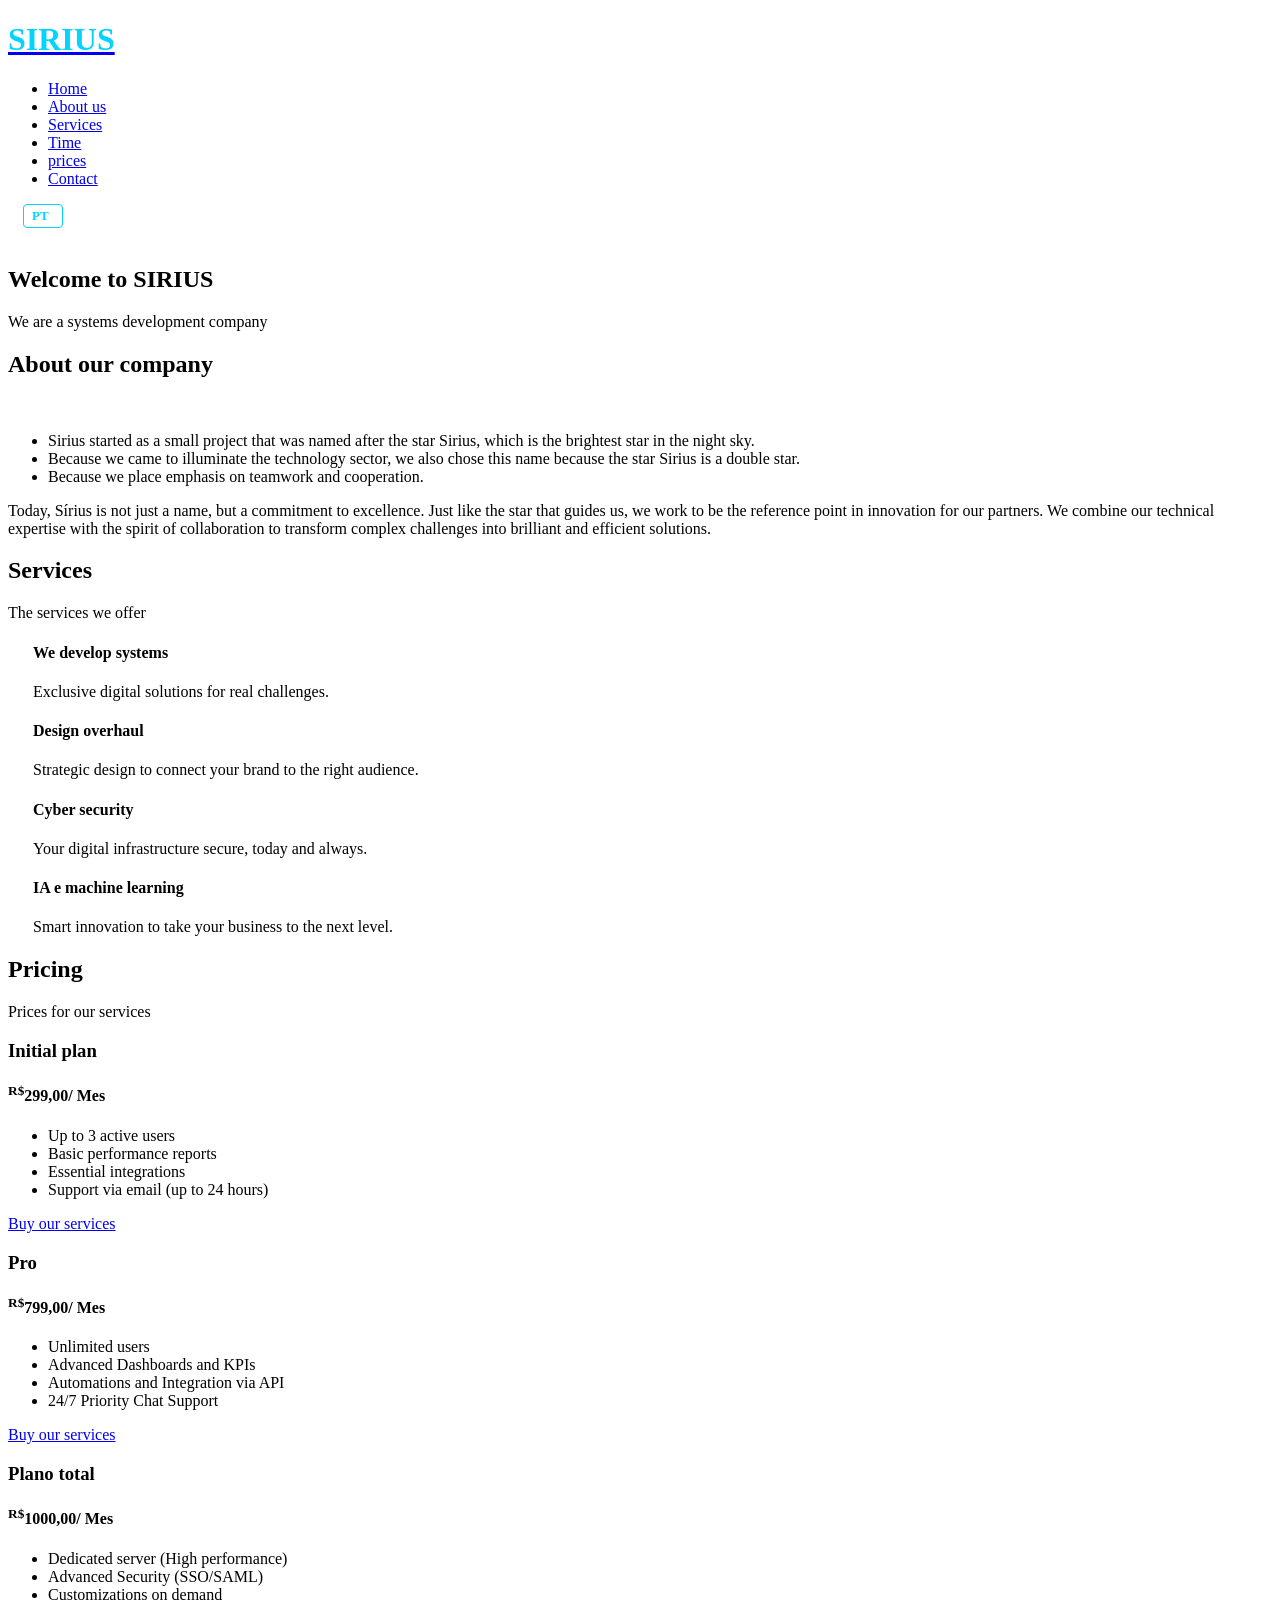
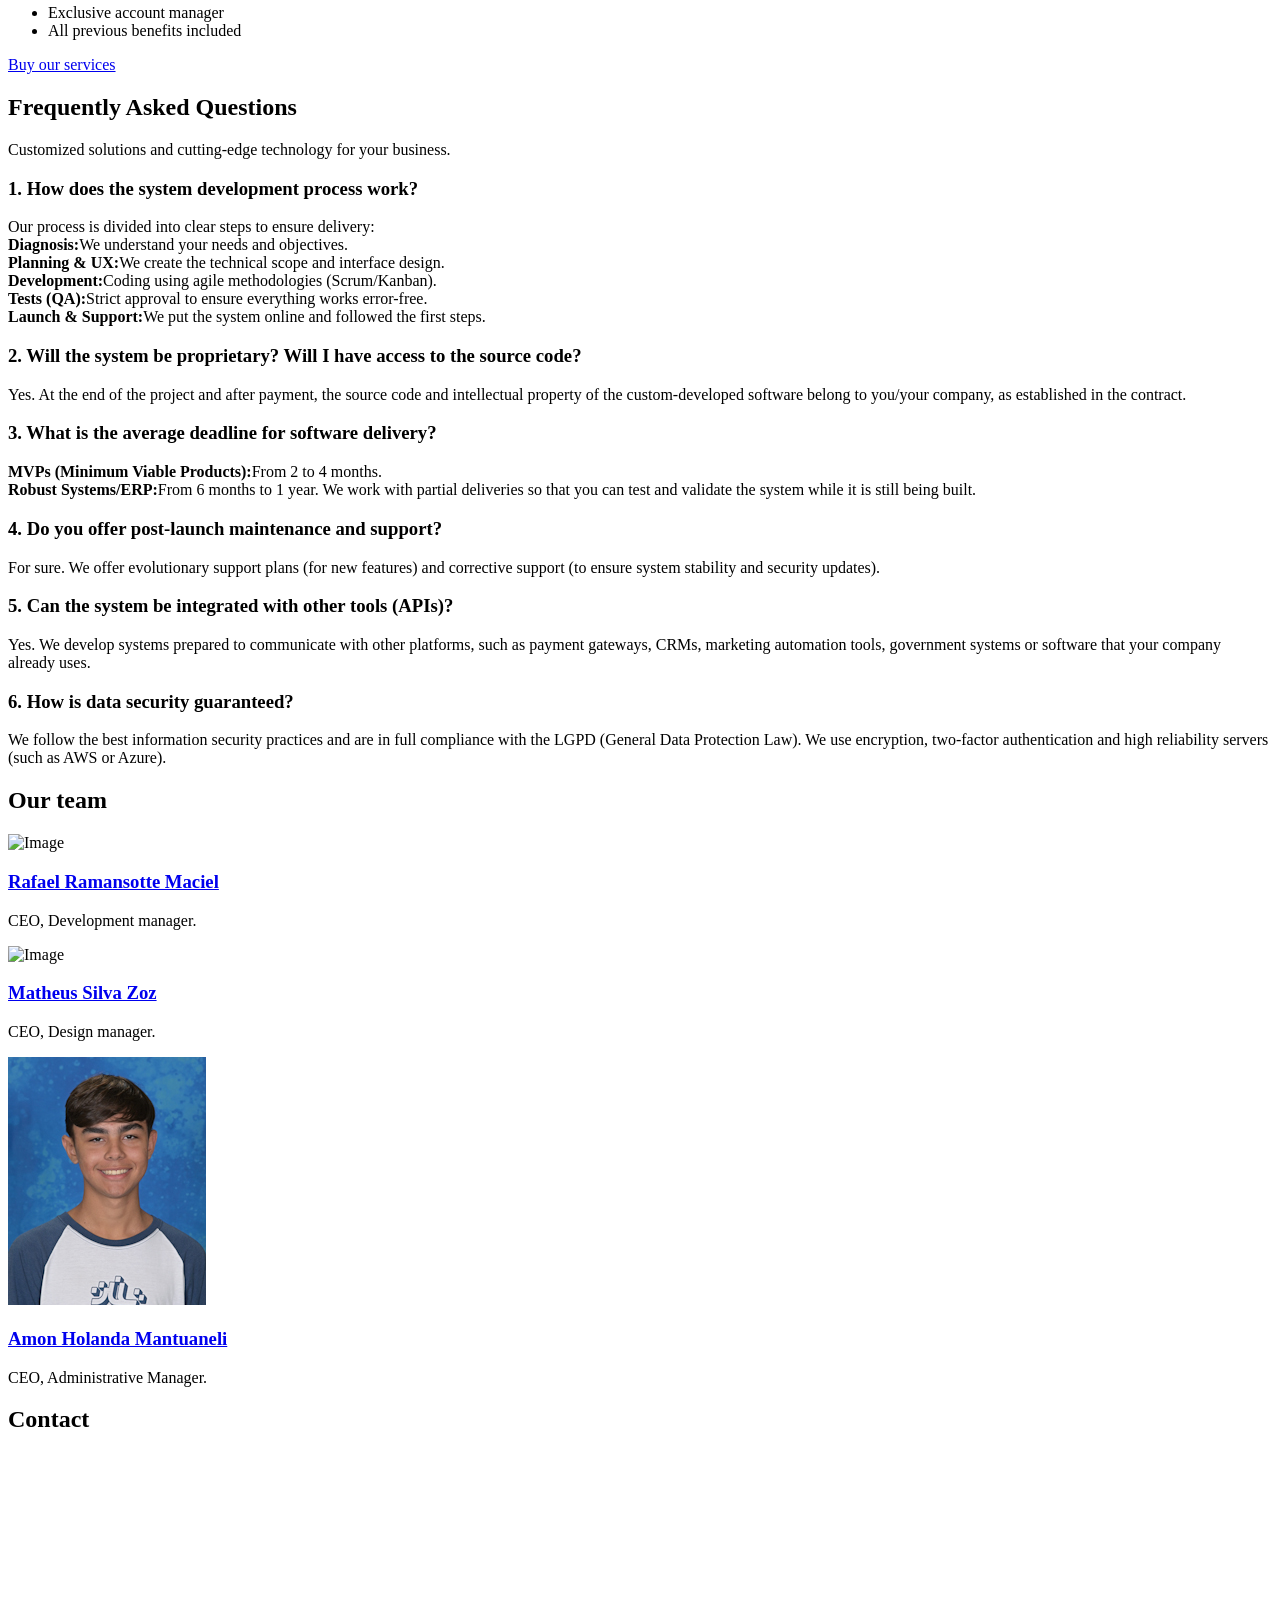
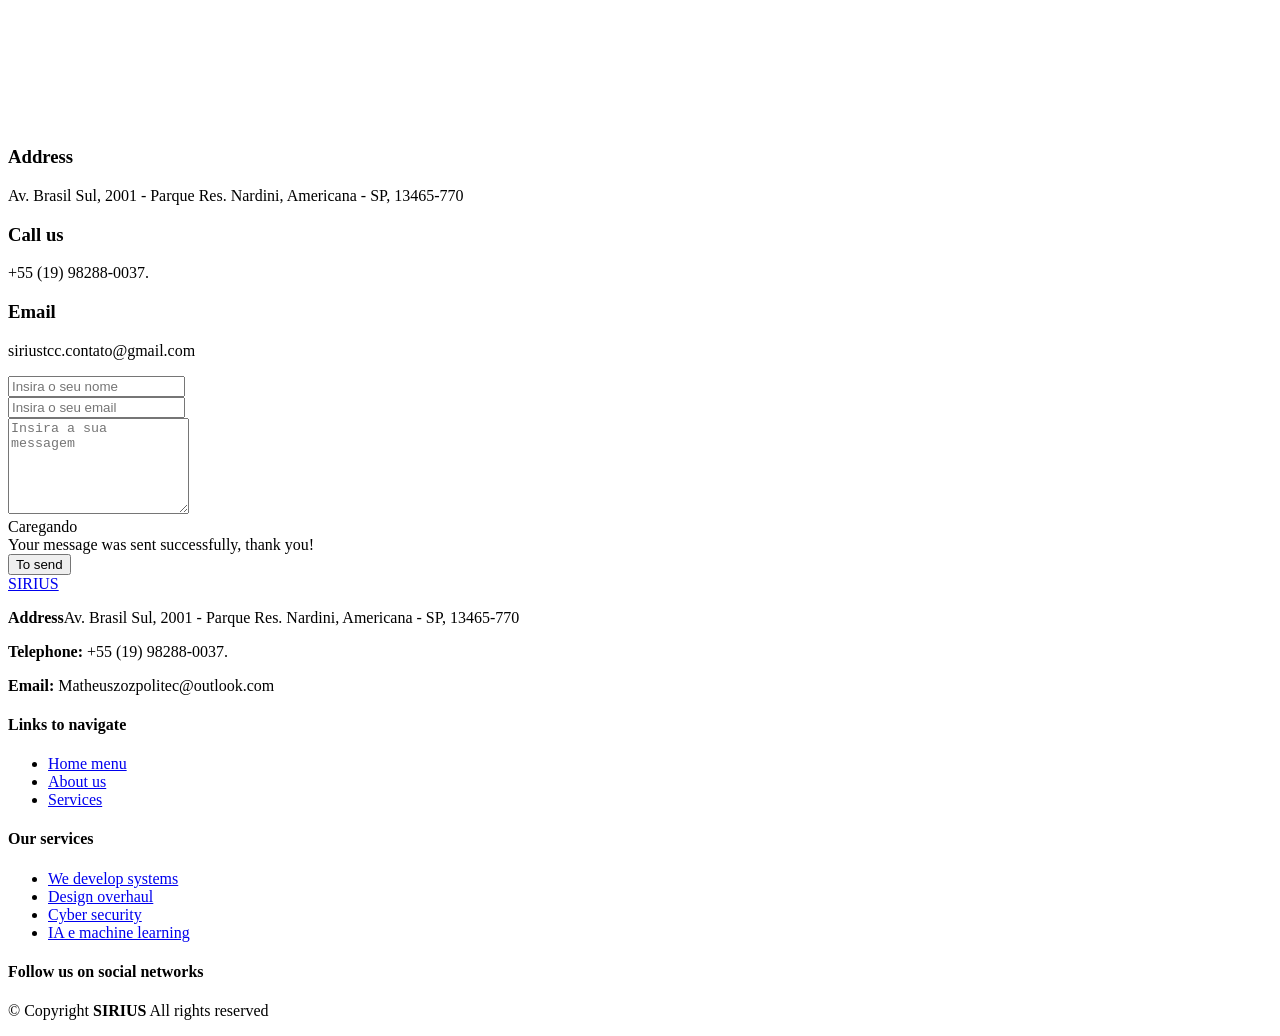
==== index_traduzido.html @ 2c540c92 "Add files via upload" ====
<!doctype html>
<html lang="utf-8">
    <head>
        <meta charset="utf-8" />
        <meta content="width=device-width, initial-scale=1.0" name="viewport" />
        <title>SIRUS</title>
        <meta content="description" name="" />
        <meta content="keywords" name="" />

        <link href="assets/img/logo.png" rel="icon" />
        <link href="assets/img/apple-touch-icon.png" rel="apple-touch-icon" />

        <link href="https://fonts.googleapis.com" rel="preconnect" />
        <link crossorigin="" href="https://fonts.gstatic.com" rel="preconnect" />
        <link
            href="https://fonts.googleapis.com/css2?family=Roboto:ital,wght@0,100;0,300;0,400;0,500;0,700;0,900;1,100;1,300;1,400;1,500;1,700;1,900&amp;family=Montserrat:ital,wght@0,100;0,200;0,300;0,400;0,500;0,600;0,700;0,800;0,900;1,100;1,200;1,300;1,400;1,500;1,600;1,700;1,800;1,900&amp;family=Poppins:ital,wght@0,100;0,200;0,300;0,400;0,500;0,600;0,700;0,800;0,900;1,100;1,200;1,300;1,400;1,500;1,600;1,700;1,800;1,900&amp;display=swap"
            rel="stylesheet"
        />

        <link href="assets/vendor/bootstrap/css/bootstrap.min.css" rel="stylesheet" />
        <link href="assets/vendor/bootstrap-icons/bootstrap-icons.css" rel="stylesheet" />
        <link href="assets/vendor/aos/aos.css" rel="stylesheet" />
        <link href="assets/vendor/swiper/swiper-bundle.min.css" rel="stylesheet" />
        <link href="assets/vendor/glightbox/css/glightbox.min.css" rel="stylesheet" />

        <link href="assets/css/main.css" rel="stylesheet" />
    </head>
    <body class="index-page">
        <header class="header d-flex align-items-center fixed-top" id="header">
            <div class="container-fluid position-relative d-flex align-items-center justify-content-between">
                <a class="logo d-flex align-items-center me-auto me-xl-0" href="index.html">
                    <h1 class="sitename" style="color: #00d4ff">SIRIUS</h1>
                </a>
                <nav class="navmenu" id="navmenu">
                    <ul>
                        <li><a class="active" href="#hero">Home</a></li>
                        <li><a href="#about">About us</a></li>
                        <li><a href="#services">Services</a></li>
                        <li><a href="#team">Time</a></li>
                        <li><a href="#pricing">prices</a></li>

                        <li><a href="#contact">Contact</a></li>
                    </ul>
                    <i class="mobile-nav-toggle d-xl-none bi bi-list"></i>
                </nav>
                <div class="header-social-links d-flex align-items-center">
                    <a href="https://www.instagram.com/sirius._ds" class="instagram" target="_blank"
                        ><i class="bi bi-instagram"></i
                    ></a>

                    <a
                        href="index.html"
                        class="lang-switch-btn"
                        style="
                            margin-left: 15px;
                            font-weight: 600;
                            font-size: 13px;
                            color: #00d4ff;
                            border: 1px solid #00d4ff;
                            padding: 3px 8px;
                            border-radius: 4px;
                            text-decoration: none;
                            display: inline-flex;
                            align-items: center;
                            gap: 5px;
                            vertical-align: middle;
                        "
                        >PT <i class="bi bi-globe"></i
                    ></a>
                </div>
            </div>
        </header>
        <main class="main">
            <section class="hero section dark-background" id="hero">
                <div class="container text-center">
                    <div class="row justify-content-center" data-aos="zoom-out">
                        <div class="col-lg-8">
                            <img alt="" class="img-fluid mb-3" src="assets/img/logo.png" />
                            <h2>Welcome to SIRIUS</h2>
                            <p>We are a systems development company</p>
                        </div>
                    </div>
                </div>
            </section>

            <section class="about section" id="about">
                <div class="container section-title" data-aos="fade-up">
                    <h2>About our company</h2>
                </div>

                <div class="container" data-aos="fade-up" data-aos-delay="100">
                    <div class="row gy-4">
                        <div class="col-lg-6">
                            <img alt="" class="img-fluid" src="assets/img/logo.png" />
                        </div>
                        <div class="col-lg-6 content">
                            <ul>
                                <li>
                                    <i class="bi-check2-all"></i>
                                    <span
                                        >Sirius started as a small project that was named after the star Sirius, which
                                        is the brightest star in the night sky.</span
                                    >
                                </li>
                                <li>
                                    <i class="bi-check2-all"></i>
                                    <span
                                        >Because we came to illuminate the technology sector, we also chose this name
                                        because the star Sirius is a double star.</span
                                    >
                                </li>
                                <li>
                                    <i class="bi-check2-all"></i>
                                    <span>Because we place emphasis on teamwork and cooperation.</span>
                                </li>
                            </ul>
                            <p>
                                Today, Sírius is not just a name, but a commitment to excellence. Just like the star
                                that guides us, we work to be the reference point in innovation for our partners. We
                                combine our technical expertise with the spirit of collaboration to transform complex
                                challenges into brilliant and efficient solutions.
                            </p>
                        </div>
                    </div>
                </div>
            </section>

            <section class="services section" id="services">
                <div class="container section-title" data-aos="fade-up">
                    <h2>Services</h2>
                    <p>The services we offer</p>
                </div>
                <div class="container">
                    <div class="row gy-4">
                        <div class="col-lg-6" data-aos="fade-up" data-aos-delay="100">
                            <div class="service-item d-flex" style="padding-left: 25px">
                                <div>
                                    <h4 class="title"><a class="stretched-link">We develop systems</a></h4>
                                    <p class="description">Exclusive digital solutions for real challenges.</p>
                                </div>
                            </div>
                        </div>
                        <div class="col-lg-6" data-aos="fade-up" data-aos-delay="200">
                            <div class="service-item d-flex" style="padding-left: 25px">
                                <div>
                                    <h4 class="title"><a class="stretched-link">Design overhaul</a></h4>
                                    <p class="description">
                                        Strategic design to connect your brand to the right audience.
                                    </p>
                                </div>
                            </div>
                        </div>
                        <div class="col-lg-6" data-aos="fade-up" data-aos-delay="300">
                            <div class="service-item d-flex" style="padding-left: 25px">
                                <div>
                                    <h4 class="title"><a class="stretched-link">Cyber ​​security</a></h4>
                                    <p class="description">Your digital infrastructure secure, today and always.</p>
                                </div>
                            </div>
                        </div>
                        <div class="col-lg-6" data-aos="fade-up" data-aos-delay="400">
                            <div class="service-item d-flex" style="padding-left: 25px">
                                <div>
                                    <h4 class="title"><a class="stretched-link">IA e machine learning</a></h4>
                                    <p class="description">Smart innovation to take your business to the next level.</p>
                                </div>
                            </div>
                        </div>
                    </div>
                </div>
            </section>

            <section class="portfolio section" id="portfolio">
                <div class="container section-title" data-aos="fade-up"></div>
            </section>

            <section class="pricing section" id="pricing">
                <div class="container section-title" data-aos="fade-up">
                    <h2>Pricing</h2>
                    <p>Prices for our services</p>
                </div>
                <div class="container">
                    <div class="row gy-4">
                        <div class="col-lg-4" data-aos="zoom-in" data-aos-delay="100">
                            <div class="pricing-item d-flex flex-column h-100">
                                <h3>Initial plan</h3>
                                <h4><sup>R$</sup>299,00<span>/ Mes</span></h4>
                                <ul class="mb-auto">
                                    <li><i class="bi bi-check"></i> <span>Up to 3 active users</span></li>
                                    <li><i class="bi bi-check"></i> <span>Basic performance reports</span></li>
                                    <li><i class="bi bi-check"></i> <span>Essential integrations</span></li>
                                    <li><i class="bi bi-check"></i> <span>Support via email (up to 24 hours)</span></li>
                                </ul>
                                <a class="buy-btn" href="#">Buy our services</a>
                            </div>
                        </div>
                        <div class="col-lg-4" data-aos="zoom-in" data-aos-delay="200">
                            <div class="pricing-item featured d-flex flex-column h-100">
                                <h3>Pro</h3>
                                <h4><sup>R$</sup>799,00<span>/ Mes</span></h4>
                                <ul class="mb-auto">
                                    <li><i class="bi bi-check"></i> <span>Unlimited users</span></li>
                                    <li><i class="bi bi-check"></i> <span>Advanced Dashboards and KPIs</span></li>
                                    <li>
                                        <i class="bi bi-check"></i> <span>Automations and Integration via API</span>
                                    </li>
                                    <li><i class="bi bi-check"></i> <span>24/7 Priority Chat Support</span></li>
                                </ul>
                                <a class="buy-btn" href="#">Buy our services</a>
                            </div>
                        </div>
                        <div class="col-lg-4" data-aos="zoom-in" data-aos-delay="300">
                            <div class="pricing-item d-flex flex-column h-100">
                                <h3>Plano total</h3>
                                <h4><sup>R$</sup>1000,00<span>/ Mes</span></h4>
                                <ul class="mb-auto">
                                    <li>
                                        <i class="bi bi-check"></i> <span>Dedicated server (High performance)</span>
                                    </li>
                                    <li><i class="bi bi-check"></i> <span>Advanced Security (SSO/SAML)</span></li>
                                    <li><i class="bi bi-check"></i> <span>Customizations on demand</span></li>
                                    <li><i class="bi bi-check"></i> <span>Exclusive account manager</span></li>
                                    <li><i class="bi bi-check"></i> <span>All previous benefits included</span></li>
                                </ul>
                                <a class="buy-btn" href="#">Buy our services</a>
                            </div>
                        </div>
                    </div>
                </div>
            </section>

            <section class="faq section" id="faq">
                <div class="container section-title" data-aos="fade-up">
                    <h2>Frequently Asked Questions</h2>
                    <p>Customized solutions and cutting-edge technology for your business.</p>
                </div>

                <div class="container">
                    <div class="row">
                        <div class="col-lg-6" data-aos="fade-up" data-aos-delay="100">
                            <div class="faq-container">
                                <div class="faq-item">
                                    <h3>1. How does the system development process work?</h3>
                                    <div class="faq-content">
                                        <p style="margin-bottom: 0">
                                            Our process is divided into clear steps to ensure delivery:<br />
                                            <strong>Diagnosis:</strong>We understand your needs and objectives.<br />
                                            <strong>Planning &amp; UX:</strong>We create the technical scope and
                                            interface design.<br />
                                            <strong>Development:</strong>Coding using agile methodologies
                                            (Scrum/Kanban).<br />
                                            <strong>Tests (QA):</strong>Strict approval to ensure everything works
                                            error-free.<br />
                                            <strong>Launch &amp; Support:</strong>We put the system online and followed
                                            the first steps.
                                        </p>
                                    </div>
                                    <i class="faq-toggle bi bi-chevron-right"></i>
                                </div>

                                <div class="faq-item">
                                    <h3>2. Will the system be proprietary? Will I have access to the source code?</h3>
                                    <div class="faq-content">
                                        <p>
                                            Yes. At the end of the project and after payment, the source code and
                                            intellectual property of the custom-developed software belong to you/your
                                            company, as established in the contract.
                                        </p>
                                    </div>
                                    <i class="faq-toggle bi bi-chevron-right"></i>
                                </div>

                                <div class="faq-item">
                                    <h3>3. What is the average deadline for software delivery?</h3>
                                    <div class="faq-content">
                                        <p style="margin-bottom: 0">
                                            <strong>MVPs (Minimum Viable Products):</strong>From 2 to 4 months.<br />
                                            <strong>Robust Systems/ERP:</strong>From 6 months to 1 year. We work with
                                            partial deliveries so that you can test and validate the system while it is
                                            still being built.
                                        </p>
                                    </div>
                                    <i class="faq-toggle bi bi-chevron-right"></i>
                                </div>
                            </div>
                        </div>

                        <div class="col-lg-6" data-aos="fade-up" data-aos-delay="200">
                            <div class="faq-container">
                                <div class="faq-item">
                                    <h3>4. Do you offer post-launch maintenance and support?</h3>
                                    <div class="faq-content">
                                        <p>
                                            For sure. We offer evolutionary support plans (for new features) and
                                            corrective support (to ensure system stability and security updates).
                                        </p>
                                    </div>
                                    <i class="faq-toggle bi bi-chevron-right"></i>
                                </div>

                                <div class="faq-item">
                                    <h3>5. Can the system be integrated with other tools (APIs)?</h3>
                                    <div class="faq-content">
                                        <p>
                                            Yes. We develop systems prepared to communicate with other platforms, such
                                            as payment gateways, CRMs, marketing automation tools, government systems or
                                            software that your company already uses.
                                        </p>
                                    </div>
                                    <i class="faq-toggle bi bi-chevron-right"></i>
                                </div>

                                <div class="faq-item">
                                    <h3>6. How is data security guaranteed?</h3>
                                    <div class="faq-content">
                                        <p>
                                            We follow the best information security practices and are in full compliance
                                            with the LGPD (General Data Protection Law). We use encryption, two-factor
                                            authentication and high reliability servers (such as AWS or Azure).
                                        </p>
                                    </div>
                                    <i class="faq-toggle bi bi-chevron-right"></i>
                                </div>
                            </div>
                        </div>
                    </div>
                </div>
            </section>

            <section class="team section" id="team">
                <div class="container section-title" data-aos="fade-up">
                    <h2>Our team</h2>
                </div>

                <div class="site-section slider-team-wrap">
                    <div class="container">
                        <div class="swiper init-swiper" data-aos="fade-up" data-aos-delay="100">
                            <script class="swiper-config" type="application/json">
                                {
                                    "loop": true,
                                    "speed": 600,
                                    "autoplay": {
                                        "delay": 5000
                                    },
                                    "slidesPerView": "1",
                                    "pagination": {
                                        "el": ".swiper-pagination",
                                        "type": "bullets",
                                        "clickable": true
                                    },
                                    "navigation": {
                                        "nextEl": ".js-custom-next",
                                        "prevEl": ".js-custom-prev"
                                    },
                                    "breakpoints": {
                                        "640": {
                                            "slidesPerView": 2,
                                            "spaceBetween": 30
                                        },
                                        "768": {
                                            "slidesPerView": 3,
                                            "spaceBetween": 30
                                        },
                                        "1200": {
                                            "slidesPerView": 3,
                                            "spaceBetween": 30
                                        }
                                    }
                                }
                            </script>
                            <div class="swiper-wrapper">
                                <div class="swiper-slide">
                                   <!-- Adicionado text-center aqui -->
                                   <div class="team text-center">
                                      <!-- Adicionado d-flex justify-content-center aqui -->
                                      <div class="pic d-flex justify-content-center">
                                         <img src="https://professor.colegiopolitec.com.br/img/aluno/f8bdf5618a282066099c162c7fd78d86d57f04c6e5d2445248e6419a199a767d.jpg" alt="Image" class="img-fluid">
                                      </div>
                                      <!-- Corrigido o erro de digitação 'clas=""' para 'class=""' -->
                                      <h3 class="">
                                         <a href="#"><span class="">Rafael Ramansotte Maciel</span> </a>
                                      </h3>
                                      <span class="d-block position">CEO, Development manager.</span>
                                      <p></p>
                                      <p class="mb-0"></p>
                                   </div>
                                </div>
                             
                                <div class="swiper-slide">
                                   <div class="team text-center">
                                      <div class="pic d-flex justify-content-center">
                                         <img src="https://professor.colegiopolitec.com.br/img/aluno/83642da3e3aa3e6cc61a593d72037ff65c6e5ccfcdb53c353c5a80ab04fe5088.jpg" alt="Image" class="img-fluid">
                                      </div>
                                      <h3 class="">
                                         <a href="#"><span class="">Matheus Silva Zoz</span> </a>
                                      </h3>
                                      <span class="d-block position">CEO, Design manager.</span>
                                      <p></p>
                                      <p class="mb-0"></p>
                                   </div>
                                </div>
                             
                                <div class="swiper-slide">
                                   <div class="team text-center">
                                      <div class="pic d-flex justify-content-center">
                                         <img src="fotoparasirius.jpg" alt="Image" class="img-fluid">
                                      </div>
                                      <h3 class="">
                                         <a href="#"><span class="">Amon Holanda Mantuaneli</span> </a>
                                      </h3>
                                      <span class="d-block position">CEO, Administrative Manager.</span>
                                      <p></p>
                                      <p class="mb-0"></p>
                                   </div>
                                </div>
                             </div>
                        </div>
                    </div>
                </div>
            </section>

            <section class="contact section" id="contact">
                <div class="container section-title" data-aos="fade-up">
                    <h2>Contact</h2>
                </div>

                <div class="container" data-aos="fade-up" data-aos-delay="100">
                    <div class="mb-4" data-aos="fade-up" data-aos-delay="200">
                        <iframe
                            style="border: 0; width: 100%; height: 270px"
                            src="https://www.google.com/maps/embed?pb=!1m18!1m12!1m3!1d3679.344317659951!2d-47.35159662545456!3d-22.752599832377324!2m3!1f0!2f0!3f0!3m2!1i1024!2i768!4f13.1!3m3!1m2!1s0x94c89bde5bd26a4b%3A0x73aa44217bc4cce7!2sCol%C3%A9gio%20Politec!5e0!3m2!1spt-BR!2sbr!4v1775861894424!5m2!1spt-BR!2sbr"
                            width="600"
                            height="450"
                            allowfullscreen=""
                            loading="lazy"
                            referrerpolicy="no-referrer-when-downgrade"
                        ></iframe>
                    </div>
                    <div class="row gy-4">
                        <div class="col-lg-4">
                            <div class="info-item d-flex" data-aos="fade-up" data-aos-delay="300">
                                <i class="bi bi-geo-alt flex-shrink-0"></i>
                                <div>
                                    <h3>Address</h3>
                                    <p>Av. Brasil Sul, 2001 - Parque Res. Nardini, Americana - SP, 13465-770</p>
                                </div>
                            </div>

                            <div class="info-item d-flex" data-aos="fade-up" data-aos-delay="400">
                                <i class="bi bi-telephone flex-shrink-0"></i>
                                <div>
                                    <h3>Call us</h3>
                                    <p>+55 (19) 98288-0037.</p>
                                </div>
                            </div>

                            <div class="info-item d-flex" data-aos="fade-up" data-aos-delay="500">
                                <i class="bi bi-envelope flex-shrink-0"></i>
                                <div>
                                    <h3>Email</h3>
                                    <p>siriustcc.contato@gmail.com</p>
                                </div>
                            </div>
                        </div>
                        <div class="col-lg-8">
                            <form
                                action="forms/contact.php"
                                class="php-email-form"
                                data-aos="fade-up"
                                data-aos-delay="200"
                                method="post"
                            >
                                <div class="row gy-4">
                                    <div class="col-md-6">
                                        <input
                                            class="form-control"
                                            name="name"
                                            placeholder="Insira o seu nome"
                                            required=""
                                            type="text"
                                        />
                                    </div>
                                    <div class="col-md-6">
                                        <input
                                            class="form-control"
                                            name="email"
                                            placeholder="Insira o seu email"
                                            required=""
                                            type="email"
                                        />
                                    </div>
                                    <div class="col-md-12">
                                        <textarea
                                            class="form-control"
                                            name="message"
                                            placeholder="Insira a sua  messagem"
                                            required=""
                                            rows="6"
                                        ></textarea>
                                    </div>
                                    <div class="col-md-12 text-center">
                                        <div class="loading">Caregando</div>
                                        <div class="error-message"></div>
                                        <div class="sent-message">Your message was sent successfully, thank you!</div>
                                        <button type="submit">To send</button>
                                    </div>
                                </div>
                            </form>
                        </div>
                    </div>
                </div>
            </section>
        </main>
        <footer class="footer dark-background" id="footer">
            <div class="container footer-top">
                <div class="row gy-4">
                    <div class="col-lg-4 col-md-6 footer-about">
                        <a class="d-flex align-items-center" href="index.html">
                            <span class="sitename">SIRIUS</span>
                        </a>
                        <div class="footer-contact pt-3">
                            <p>
                                <strong>Address</strong>Av. Brasil Sul, 2001 - Parque Res. Nardini, Americana - SP,
                                13465-770
                            </p>
                            <p class="mt-3"><strong>Telephone:</strong> <span>+55 (19) 98288-0037.</span></p>
                            <p><strong>Email:</strong> <span>Matheuszozpolitec@outlook.com</span></p>
                        </div>
                    </div>
                    <div class="col-lg-2 col-md-3 footer-links">
                        <h4>Links to navigate</h4>
                        <ul>
                            <li><i class="bi bi-chevron-right"></i> <a href="#hero">Home menu</a></li>
                            <li><i class="bi bi-chevron-right"></i> <a href="#about">About us</a></li>
                            <li><i class="bi bi-chevron-right"></i> <a href="#services">Services</a></li>
                        </ul>
                    </div>
                    <div class="col-lg-2 col-md-3 footer-links">
                        <h4>Our services</h4>
                        <ul>
                            <li><i class="bi bi-chevron-right"></i> <a href="#">We develop systems</a></li>
                            <li><i class="bi bi-chevron-right"></i> <a href="#">Design overhaul</a></li>
                            <li><i class="bi bi-chevron-right"></i> <a href="#">Cyber ​​security</a></li>
                            <li><i class="bi bi-chevron-right"></i> <a href="#">IA e machine learning</a></li>
                        </ul>
                    </div>
                    <div class="col-lg-4 col-md-12">
                        <h4>Follow us on social networks</h4>
                        <div class="social-links d-flex">
                            <a href="https://www.instagram.com/sirius._ds" target="_blank"
                                ><i class="bi bi-instagram"></i
                            ></a>
                        </div>
                    </div>
                </div>
            </div>
            <div class="container copyright text-center mt-4">
                <p>
                    © <span>Copyright</span> <strong class="px-1 sitename">SIRIUS</strong>
                    <span>All rights reserved</span>
                </p>
                <div class="credits"></div>
            </div>
        </footer>

        <a class="scroll-top d-flex align-items-center justify-content-center" href="#" id="scroll-top"
            ><i class="bi bi-arrow-up-short"></i
        ></a>

        <div id="preloader"></div>

        <script src="assets/vendor/bootstrap/js/bootstrap.bundle.min.js"></script>
        <script src="assets/vendor/php-email-form/validate.js"></script>
        <script src="assets/vendor/aos/aos.js"></script>
        <script src="assets/vendor/swiper/swiper-bundle.min.js"></script>
        <script src="assets/vendor/glightbox/js/glightbox.min.js"></script>
        <script src="assets/vendor/imagesloaded/imagesloaded.pkgd.min.js"></script>
        <script src="assets/vendor/isotope-layout/isotope.pkgd.min.js"></script>

        <script src="assets/js/main.js"></script>
    </body>
</html>
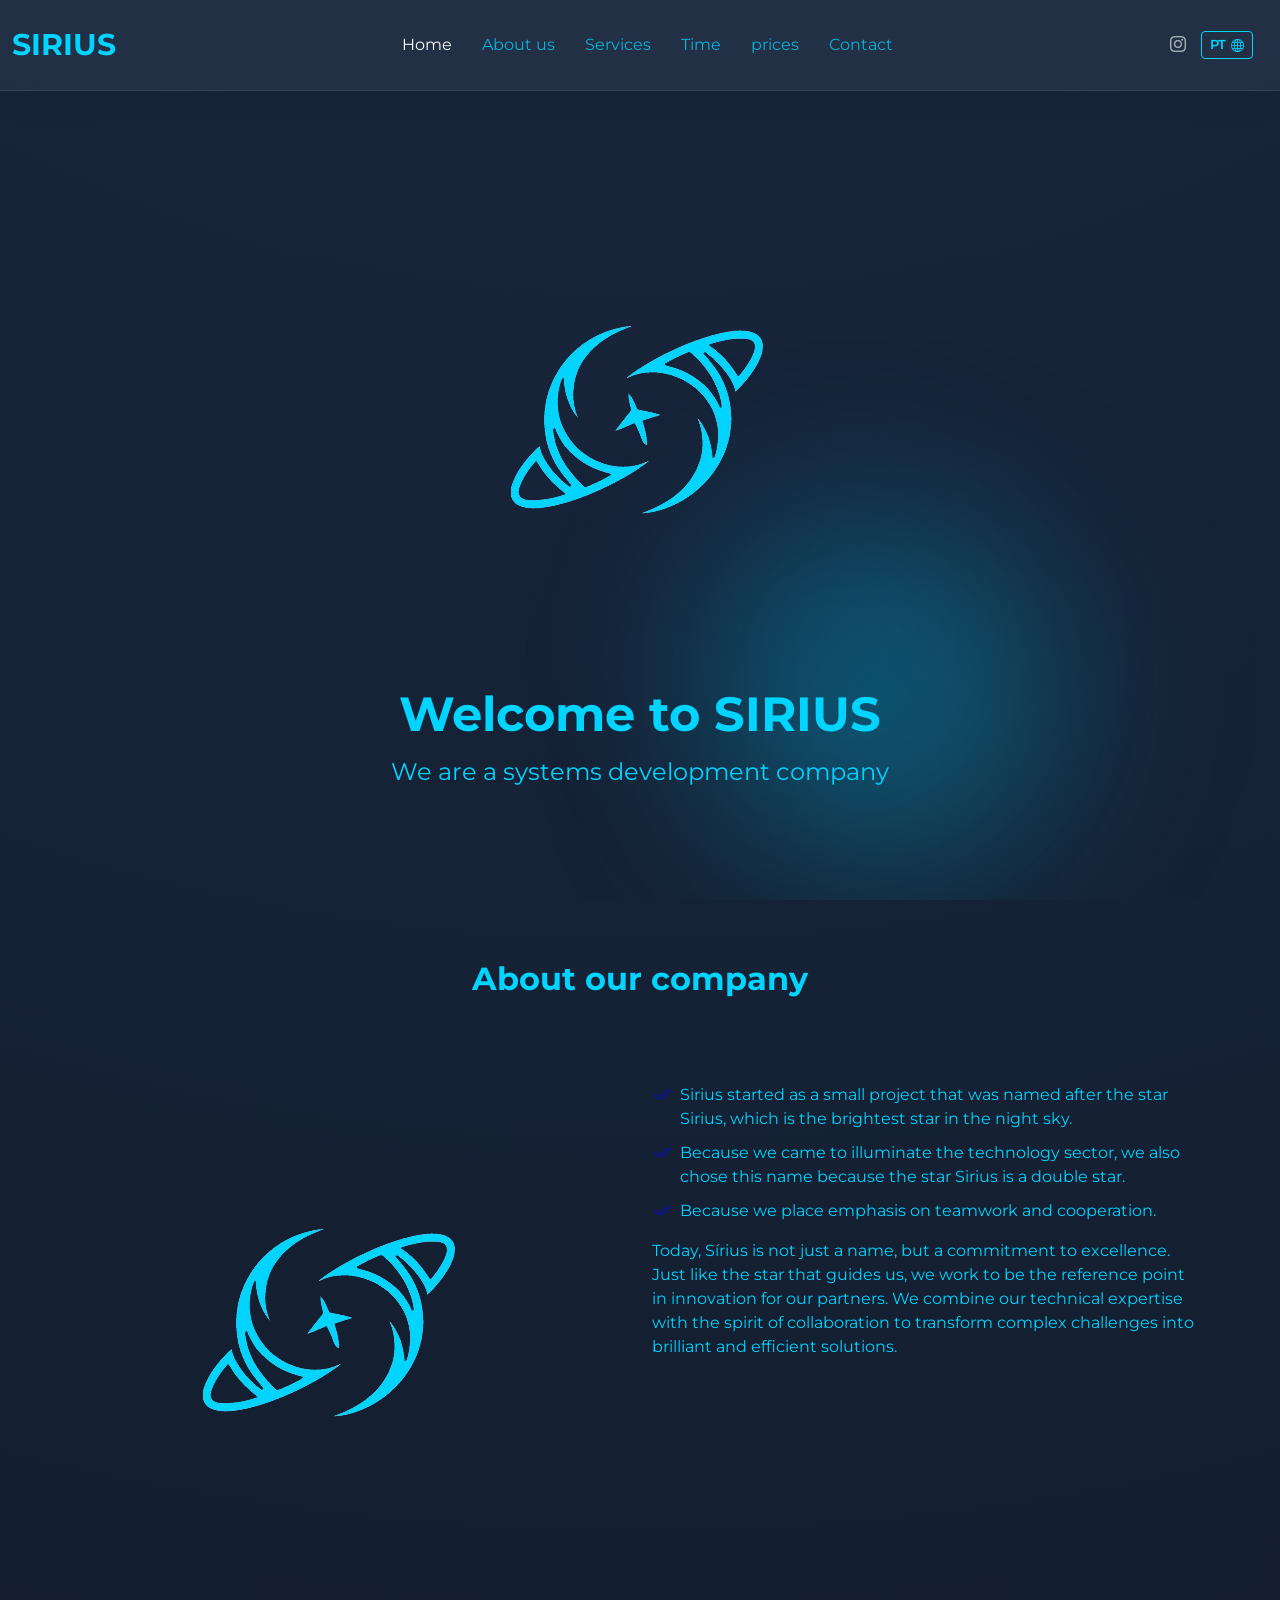
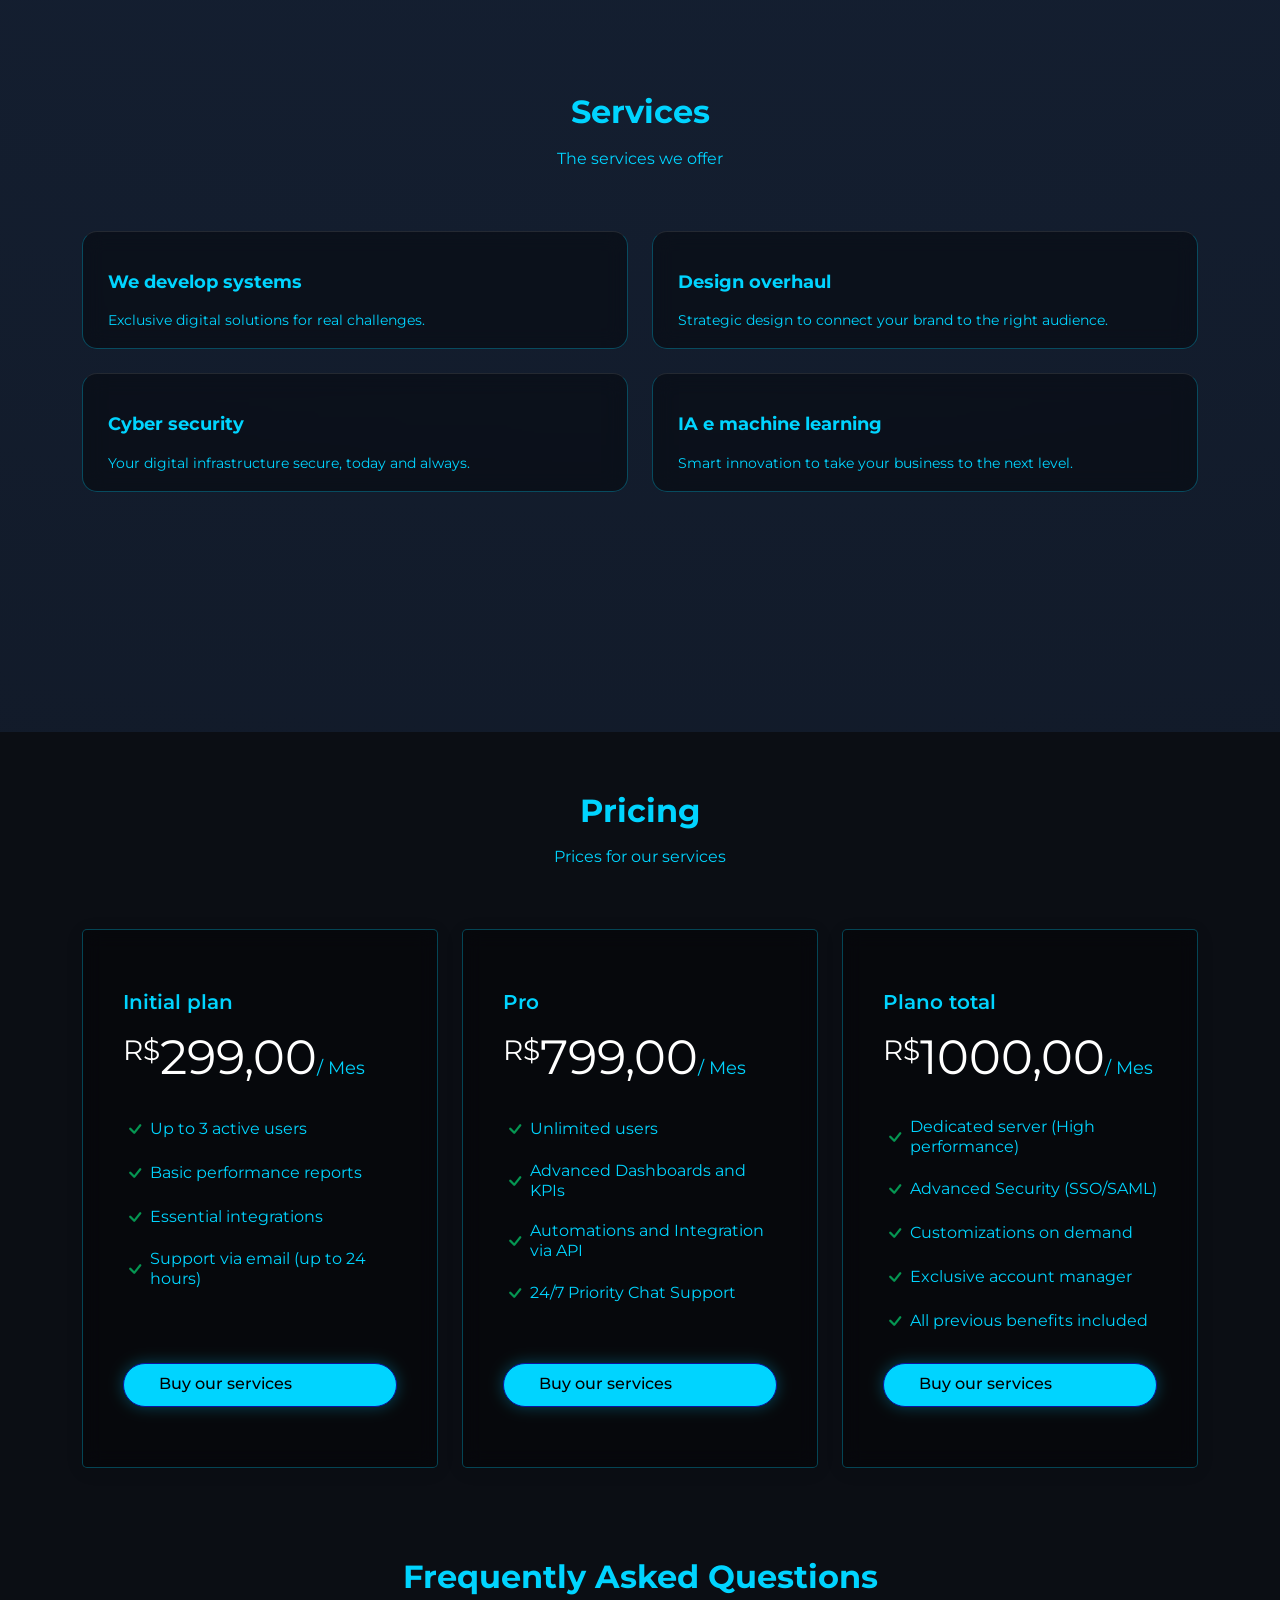
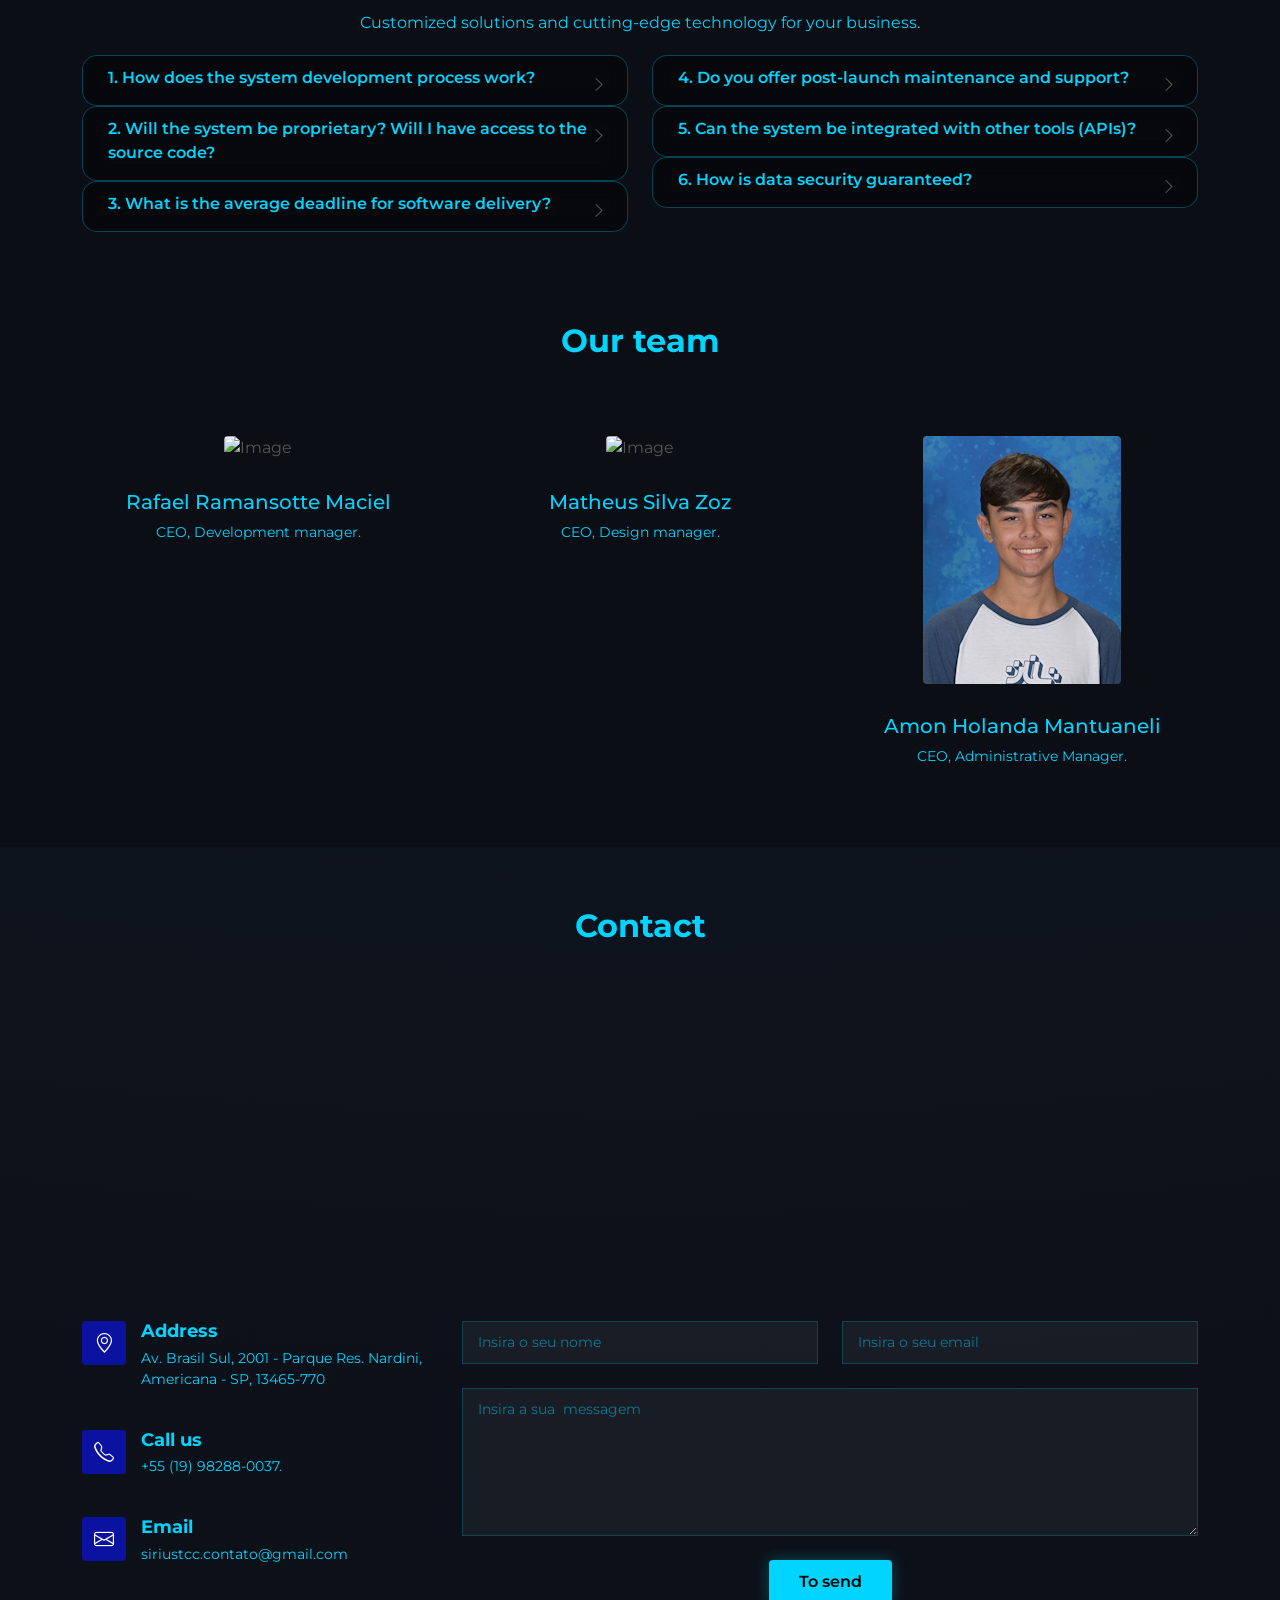
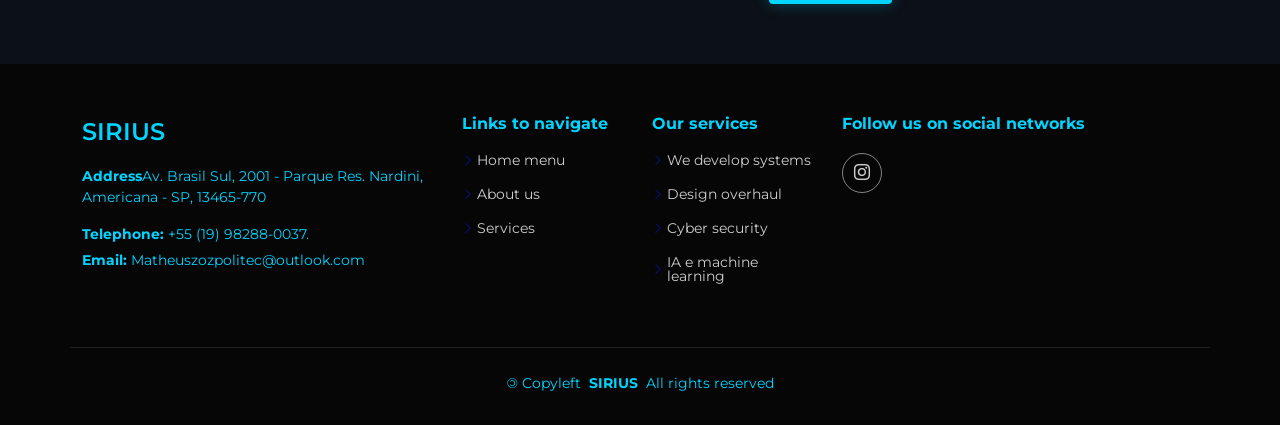
==== commit c404f904: "Update index_traduzido.html" ====
--- a/index_traduzido.html
+++ b/index_traduzido.html
@@ -4,6 +4,12 @@
         <meta charset="utf-8" />
         <meta content="width=device-width, initial-scale=1.0" name="viewport" />
         <title>SIRUS</title>
+        <style>
+            .copyleft {
+                display: inline-block; 
+                transform: scaleX(-1); 
+            }
+        </style>
         <meta content="description" name="" />
         <meta content="keywords" name="" />
 
@@ -556,7 +562,7 @@
             </div>
             <div class="container copyright text-center mt-4">
                 <p>
-                    © <span>Copyright</span> <strong class="px-1 sitename">SIRIUS</strong>
+                    <span class="copyleft">&copy;</span> <span>Copyleft</span> <strong class="px-1 sitename">SIRIUS</strong>
                     <span>All rights reserved</span>
                 </p>
                 <div class="credits"></div>
@@ -579,4 +585,4 @@
 
         <script src="assets/js/main.js"></script>
     </body>
-</html>+</html>
--- a/assets/css/main.css
+++ b/assets/css/main.css
@@ -0,0 +1,2637 @@
+/**
+* Template Name: Knight
+* Template URL: https://bootstrapmade.com/knight-free-bootstrap-theme/
+* Updated: Oct 16 2024 with Bootstrap v5.3.3
+* Author: BootstrapMade.com
+* License: https://bootstrapmade.com/license/
+*/
+
+/*--------------------------------------------------------------
+# Font & Color Variables
+# Help: https://bootstrapmade.com/color-system/
+--------------------------------------------------------------*/
+/* Fonts */
+:root {
+  --default-font: "Montserrat";
+  --heading-font: "Montserrat"  
+  --nav-font: "Montserrat";  
+}
+
+/* Global Colors - The following color variables are used throughout the website. Updating them here will change the color scheme of the entire website */
+:root { 
+  --background-color: #ffffff; /* Background color for the entire website, including individual sections */
+  --default-color: #555555; /* Default color used for the majority of the text content across the entire website */
+  --heading-color: #151515; /* Color for headings, subheadings and title throughout the website */
+  --accent-color: #0A129F
+  ; /* Accent color that represents your brand on the website. It's used for buttons, links, and other elements that need to stand out */
+  --surface-color: #ffffff; /* The surface color is used as a background of boxed elements within sections, such as cards, icon boxes, or other elements that require a visual separation from the global background. */
+  --contrast-color: #ffffff; /* Contrast color for text, ensuring readability against backgrounds of accent, heading, or default colors. */
+}
+
+/* Nav Menu Colors - The following color variables are used specifically for the navigation menu. They are separate from the global colors to allow for more customization options */
+:root {
+  --nav-color: rgba(255, 255, 255, 0.605);  /* The default color of the main navmenu links */
+  --nav-hover-color: #00D4FF; /* Applied to main navmenu links when they are hovered over or active */
+  --nav-mobile-background-color: #ffffff; /* Used as the background color for mobile navigation menu */
+  --nav-dropdown-background-color: #ffffff; /* Used as the background color for dropdown items that appear when hovering over primary navigation items */
+  --nav-dropdown-color: #555555; /* Used for navigation links of the dropdown items in the navigation menu. */
+  --nav-dropdown-hover-color: #7cc576; /* Similar to --nav-hover-color, this color is applied to dropdown navigation links when they are hovered over. */
+}
+
+/* Color Presets - These classes override global colors when applied to any section or element, providing reuse of the sam color scheme. */
+
+.light-background {
+  --background-color: #f9f9f9;
+  --surface-color: #ffffff;
+}
+
+.dark-background {
+  --background-color: #060606;
+  --default-color: #ffffff;
+  --heading-color: #ffffff;
+  --surface-color: #252525;
+  --contrast-color: #ffffff;
+}
+
+/* Smooth scroll */
+:root {
+  scroll-behavior: smooth;
+}
+
+/*--------------------------------------------------------------
+# General Styling & Shared Classes
+--------------------------------------------------------------*/
+body {
+  color: var(--default-color);
+  background-color: var(--background-color);
+  font-family: var(--default-font);
+}
+
+a {
+  color: var(--accent-color);
+  text-decoration: none;
+  transition: 0.3s;
+}
+
+a:hover {
+  color: color-mix(in srgb, var(--accent-color), transparent 25%);
+  text-decoration: none;
+}
+
+h1,
+h2,
+h3,
+h4,
+h5,
+h6 {
+  color: var(--heading-color);
+  font-family: var(--heading-font);
+}
+
+/* PHP Email Form Messages
+------------------------------*/
+.php-email-form .error-message {
+  display: none;
+  background: #df1529;
+  color: #ffffff;
+  text-align: left;
+  padding: 15px;
+  margin-bottom: 24px;
+  font-weight: 600;
+}
+
+.php-email-form .sent-message {
+  display: none;
+  color: #ffffff;
+  background: #059652;
+  text-align: center;
+  padding: 15px;
+  margin-bottom: 24px;
+  font-weight: 600;
+}
+
+.php-email-form .loading {
+  display: none;
+  background: var(--surface-color);
+  text-align: center;
+  padding: 15px;
+  margin-bottom: 24px;
+}
+
+.php-email-form .loading:before {
+  content: "";
+  display: inline-block;
+  border-radius: 50%;
+  width: 24px;
+  height: 24px;
+  margin: 0 10px -6px 0;
+  border: 3px solid var(--accent-color);
+  border-top-color: var(--surface-color);
+  animation: php-email-form-loading 1s linear infinite;
+}
+
+@keyframes php-email-form-loading {
+  0% {
+    transform: rotate(0deg);
+  }
+
+  100% {
+    transform: rotate(360deg);
+  }
+}
+
+/*--------------------------------------------------------------
+# Global Header
+--------------------------------------------------------------*/
+.header {
+  --background-color: rgba(0, 0, 0, 0);
+  --default-color: #ffffff;
+  --heading-color: #ffffff;
+  color: var(--default-color);
+  background-color: var(--background-color);
+  padding: 15px 0;
+  transition: all 0.5s;
+  z-index: 997;
+}
+
+.header .logo {
+  line-height: 1;
+}
+
+.header .logo img {
+  max-height: 36px;
+  margin-right: 8px;
+}
+
+.header .logo h1 {
+  font-size: 30px;
+  margin: 0;
+  font-weight: 700;
+  color: var(--heading-color);
+}
+
+.header .header-social-links {
+  padding-right: 15px;
+}
+
+.header .header-social-links a {
+  color: color-mix(in srgb, var(--default-color), transparent 40%);
+  padding-left: 6px;
+  display: inline-block;
+  transition: 0.3s;
+  font-size: 16px;
+}
+
+.header .header-social-links a:hover {
+  color: var(--accent-color);
+}
+
+.header .header-social-links a i {
+  line-height: 0px;
+}
+
+@media (max-width: 1200px) {
+  .header .logo {
+    order: 1;
+  }
+
+  .header .header-social-links {
+    order: 2;
+  }
+
+  .header .navmenu {
+    order: 3;
+  }
+}
+
+/* Global Header on Scroll
+------------------------------*/
+.scrolled .header {
+  --background-color: rgba(0, 0, 0, 0.8);
+}
+
+/*--------------------------------------------------------------
+# Navigation Menu
+--------------------------------------------------------------*/
+/* Navmenu - Desktop */
+@media (min-width: 1200px) {
+  .navmenu {
+    padding: 0;
+  }
+
+  .navmenu ul {
+    margin: 0;
+    padding: 0;
+    display: flex;
+    list-style: none;
+    align-items: center;
+  }
+
+  .navmenu li {
+    position: relative;
+  }
+
+  .navmenu a,
+  .navmenu a:focus {
+    color: var(--nav-color);
+    padding: 18px 15px;
+    font-size: 16px;
+    font-family: var(--nav-font);
+    font-weight: 400;
+    display: flex;
+    align-items: center;
+    justify-content: space-between;
+    white-space: nowrap;
+    transition: 0.3s;
+  }
+
+  .navmenu a i,
+  .navmenu a:focus i {
+    font-size: 12px;
+    line-height: 0;
+    margin-left: 5px;
+    transition: 0.3s;
+  }
+
+  .navmenu li:last-child a {
+    padding-right: 0;
+  }
+
+  .navmenu li:hover>a,
+  .navmenu .active,
+  .navmenu .active:focus {
+    color: var(--nav-hover-color);
+  }
+
+  .navmenu .dropdown ul {
+    margin: 0;
+    padding: 10px 0;
+    background: var(--nav-dropdown-background-color);
+    display: block;
+    position: absolute;
+    visibility: hidden;
+    left: 14px;
+    top: 130%;
+    opacity: 0;
+    transition: 0.3s;
+    border-radius: 4px;
+    z-index: 99;
+    box-shadow: 0px 0px 30px rgba(0, 0, 0, 0.1);
+  }
+
+  .navmenu .dropdown ul li {
+    min-width: 200px;
+  }
+
+  .navmenu .dropdown ul a {
+    padding: 10px 20px;
+    font-size: 15px;
+    text-transform: none;
+    color: var(--nav-dropdown-color);
+  }
+
+  .navmenu .dropdown ul a i {
+    font-size: 12px;
+  }
+
+  .navmenu .dropdown ul a:hover,
+  .navmenu .dropdown ul .active:hover,
+  .navmenu .dropdown ul li:hover>a {
+    color: var(--nav-dropdown-hover-color);
+  }
+
+  .navmenu .dropdown:hover>ul {
+    opacity: 1;
+    top: 100%;
+    visibility: visible;
+  }
+
+  .navmenu .dropdown .dropdown ul {
+    top: 0;
+    left: -90%;
+    visibility: hidden;
+  }
+
+  .navmenu .dropdown .dropdown:hover>ul {
+    opacity: 1;
+    top: 0;
+    left: -100%;
+    visibility: visible;
+  }
+}
+
+/* Navmenu - Mobile */
+@media (max-width: 1199px) {
+  .mobile-nav-toggle {
+    color: var(--nav-color);
+    font-size: 28px;
+    line-height: 0;
+    margin-right: 10px;
+    cursor: pointer;
+    transition: color 0.3s;
+  }
+
+  .navmenu {
+    padding: 0;
+    z-index: 9997;
+  }
+
+  .navmenu ul {
+    display: none;
+    list-style: none;
+    position: absolute;
+    inset: 60px 20px 20px 20px;
+    padding: 10px 0;
+    margin: 0;
+    border-radius: 6px;
+    background-color: var(--nav-mobile-background-color);
+    overflow-y: auto;
+    transition: 0.3s;
+    z-index: 9998;
+    box-shadow: 0px 0px 30px rgba(0, 0, 0, 0.1);
+  }
+
+  .navmenu a,
+  .navmenu a:focus {
+    color: var(--nav-dropdown-color);
+    padding: 10px 20px;
+    font-family: var(--nav-font);
+    font-size: 17px;
+    font-weight: 500;
+    display: flex;
+    align-items: center;
+    justify-content: space-between;
+    white-space: nowrap;
+    transition: 0.3s;
+  }
+
+  .navmenu a i,
+  .navmenu a:focus i {
+    font-size: 12px;
+    line-height: 0;
+    margin-left: 5px;
+    width: 30px;
+    height: 30px;
+    display: flex;
+    align-items: center;
+    justify-content: center;
+    border-radius: 50%;
+    transition: 0.3s;
+    background-color: color-mix(in srgb, var(--accent-color), transparent 90%);
+  }
+
+  .navmenu a i:hover,
+  .navmenu a:focus i:hover {
+    background-color: var(--accent-color);
+    color: var(--contrast-color);
+  }
+
+  .navmenu a:hover,
+  .navmenu .active,
+  .navmenu .active:focus {
+    color: var(--nav-dropdown-hover-color);
+  }
+
+  .navmenu .active i,
+  .navmenu .active:focus i {
+    background-color: var(--accent-color);
+    color: var(--contrast-color);
+    transform: rotate(180deg);
+  }
+
+  .navmenu .dropdown ul {
+    position: static;
+    display: none;
+    z-index: 99;
+    padding: 10px 0;
+    margin: 10px 20px;
+    background-color: var(--nav-dropdown-background-color);
+    border: 1px solid color-mix(in srgb, var(--default-color), transparent 90%);
+    box-shadow: none;
+    transition: all 0.5s ease-in-out;
+  }
+
+  .navmenu .dropdown ul ul {
+    background-color: rgba(33, 37, 41, 0.1);
+  }
+
+  .navmenu .dropdown>.dropdown-active {
+    display: block;
+    background-color: rgba(33, 37, 41, 0.03);
+  }
+
+  .mobile-nav-active {
+    overflow: hidden;
+  }
+
+  .mobile-nav-active .mobile-nav-toggle {
+    color: #fff;
+    position: absolute;
+    font-size: 32px;
+    top: 15px;
+    right: 15px;
+    margin-right: 0;
+    z-index: 9999;
+  }
+
+  .mobile-nav-active .navmenu {
+    position: fixed;
+    overflow: hidden;
+    inset: 0;
+    background: rgba(33, 37, 41, 0.8);
+    transition: 0.3s;
+  }
+
+  .mobile-nav-active .navmenu>ul {
+    display: block;
+  }
+}
+
+/*--------------------------------------------------------------
+# Global Footer
+--------------------------------------------------------------*/
+.footer {
+  color: var(--default-color);
+  background-color: var(--background-color);
+  font-size: 14px;
+  position: relative;
+}
+
+.footer .footer-newsletter {
+  background-color: color-mix(in srgb, var(--default-color), transparent 97%);
+  padding: 50px 0;
+}
+
+.footer .footer-newsletter h4 {
+  font-size: 24px;
+}
+
+.footer .footer-newsletter .newsletter-form {
+  margin-top: 30px;
+  margin-bottom: 15px;
+  padding: 6px 8px;
+  position: relative;
+  border-radius: 4px;
+  background-color: var(--surface-color);
+  border: 1px solid color-mix(in srgb, var(--default-color), transparent 90%);
+  box-shadow: 0px 2px 25px rgba(0, 0, 0, 0.1);
+  display: flex;
+  transition: 0.3s;
+  border-radius: 50px;
+}
+
+.footer .footer-newsletter .newsletter-form:focus-within {
+  border-color: var(--accent-color);
+}
+
+.footer .footer-newsletter .newsletter-form input[type=email] {
+  border: 0;
+  padding: 4px;
+  width: 100%;
+  background-color: var(--surface-color);
+  color: var(--default-color);
+}
+
+.footer .footer-newsletter .newsletter-form input[type=email]:focus-visible {
+  outline: none;
+}
+
+.footer .footer-newsletter .newsletter-form input[type=submit] {
+  border: 0;
+  font-size: 16px;
+  padding: 0 20px;
+  margin: -7px -8px -7px 0;
+  background: var(--accent-color);
+  color: var(--contrast-color);
+  transition: 0.3s;
+  border-radius: 50px;
+}
+
+.footer .footer-newsletter .newsletter-form input[type=submit]:hover {
+  background: color-mix(in srgb, var(--accent-color), transparent 20%);
+}
+
+.footer .footer-top {
+  padding-top: 50px;
+}
+
+.footer .social-links a {
+  display: flex;
+  align-items: center;
+  justify-content: center;
+  width: 40px;
+  height: 40px;
+  border-radius: 50%;
+  border: 1px solid color-mix(in srgb, var(--default-color), transparent 50%);
+  font-size: 16px;
+  color: color-mix(in srgb, var(--default-color), transparent 20%);
+  margin-right: 10px;
+  transition: 0.3s;
+}
+
+.footer .social-links a:hover {
+  color: var(--accent-color);
+  border-color: var(--accent-color);
+}
+
+.footer h4 {
+  font-size: 16px;
+  font-weight: bold;
+  position: relative;
+  padding-bottom: 12px;
+}
+
+.footer .footer-links {
+  margin-bottom: 30px;
+}
+
+.footer .footer-links ul {
+  list-style: none;
+  padding: 0;
+  margin: 0;
+}
+
+.footer .footer-links ul i {
+  margin-right: 3px;
+  font-size: 12px;
+  line-height: 0;
+  color: var(--accent-color);
+}
+
+.footer .footer-links ul li {
+  padding: 10px 0;
+  display: flex;
+  align-items: center;
+}
+
+.footer .footer-links ul li:first-child {
+  padding-top: 0;
+}
+
+.footer .footer-links ul a {
+  display: inline-block;
+  color: color-mix(in srgb, var(--default-color), transparent 20%);
+  line-height: 1;
+}
+
+.footer .footer-links ul a:hover {
+  color: var(--accent-color);
+}
+
+.footer .footer-about a {
+  color: var(--heading-color);
+  font-size: 24px;
+  font-weight: 600;
+  font-family: var(--heading-font);
+}
+
+.footer .footer-contact p {
+  margin-bottom: 5px;
+}
+
+.footer .copyright {
+  padding: 25px 0;
+  border-top: 1px solid color-mix(in srgb, var(--default-color), transparent 90%);
+}
+
+.footer .copyright p {
+  margin-bottom: 0;
+}
+
+.footer .credits {
+  margin-top: 6px;
+  font-size: 13px;
+}
+
+/*--------------------------------------------------------------
+# Preloader
+--------------------------------------------------------------*/
+#preloader {
+  position: fixed;
+  inset: 0;
+  z-index: 9999;
+  overflow: hidden;
+  background-color: var(--background-color);
+  transition: all 0.6s ease-out;
+}
+
+#preloader:before {
+  content: "";
+  position: fixed;
+  top: calc(50% - 30px);
+  left: calc(50% - 30px);
+  border: 6px solid var(--accent-color);
+  border-top-color: color-mix(in srgb, var(--accent-color), transparent 90%);
+  border-radius: 50%;
+  width: 60px;
+  height: 60px;
+  animation: animate-preloader 1s linear infinite;
+}
+
+@keyframes animate-preloader {
+  0% {
+    transform: rotate(0deg);
+  }
+
+  100% {
+    transform: rotate(360deg);
+  }
+}
+
+/*--------------------------------------------------------------
+# Scroll Top Button
+--------------------------------------------------------------*/
+.scroll-top {
+  position: fixed;
+  visibility: hidden;
+  opacity: 0;
+  right: 15px;
+  bottom: 15px;
+  z-index: 99999;
+  background-color: #00D4FF  ;
+  width: 40px;
+  height: 40px;
+  border-radius: 4px;
+  transition: all 0.4s;
+}
+
+.scroll-top i {
+  font-size: 24px;
+  color: var(--contrast-color);
+  line-height: 0;
+}
+
+.scroll-top:hover {
+  background-color: #0A129F  ;
+  color: var(--contrast-color);
+}
+
+.scroll-top.active {
+  visibility: visible;
+  opacity: 1;
+}
+
+/*--------------------------------------------------------------
+# Disable aos animation delay on mobile devices
+--------------------------------------------------------------*/
+@media screen and (max-width: 768px) {
+  [data-aos-delay] {
+    transition-delay: 0 !important;
+  }
+}
+
+/*--------------------------------------------------------------
+# Global Page Titles & Breadcrumbs
+--------------------------------------------------------------*/
+.page-title {
+  color: var(--default-color);
+  background-color: var(--background-color);
+  padding: 160px 0 60px 0;
+  text-align: center;
+  position: relative;
+}
+
+.page-title h1 {
+  font-size: 42px;
+  font-weight: 700;
+  margin-bottom: 10px;
+}
+
+.page-title .breadcrumbs ol {
+  display: flex;
+  flex-wrap: wrap;
+  list-style: none;
+  justify-content: center;
+  padding: 0;
+  margin: 0;
+  font-size: 16px;
+  font-weight: 400;
+}
+
+.page-title .breadcrumbs ol li+li {
+  padding-left: 10px;
+}
+
+.page-title .breadcrumbs ol li+li::before {
+  content: "/";
+  display: inline-block;
+  padding-right: 10px;
+  color: color-mix(in srgb, var(--default-color), transparent 70%);
+}
+
+/*--------------------------------------------------------------
+# Global Sections
+--------------------------------------------------------------*/
+section,
+.section {
+  color: var(--default-color);
+  background-color: var(--background-color);
+  padding: 60px 0;
+  scroll-margin-top: 90px;
+  overflow: clip;
+}
+
+@media (max-width: 1199px) {
+
+  section,
+  .section {
+    scroll-margin-top: 66px;
+  }
+}
+
+/*--------------------------------------------------------------
+# Global Section Titles
+--------------------------------------------------------------*/
+.section-title {
+  text-align: center;
+  padding-bottom: 60px;
+  position: relative;
+}
+
+.section-title h2 {
+  font-size: 32px;
+  font-weight: 700;
+  margin-bottom: 15px;
+}
+
+.section-title p {
+  margin-bottom: 0;
+}
+
+/*--------------------------------------------------------------
+# Hero Section
+--------------------------------------------------------------*/
+.hero {
+  width: 100%;
+  min-height: 100vh;
+  position: relative;
+  padding: 80px 0;
+  display: flex;
+  align-items: center;
+  justify-content: center;
+  background: url(../img/hero-bg.png);
+}
+
+.hero .container {
+  position: relative;
+  z-index: 3;
+}
+
+.hero h2 {
+  margin: 0;
+  font-size: 48px;
+  font-weight: 700;
+}
+
+.hero p {
+  margin: 10px 0 0 0;
+  font-size: 24px;
+  color: var(--heading-color);
+}
+
+.hero .btn-get-started {
+  color: var(--default-color);
+  background-color: var(--accent-color);
+  font-weight: 400;
+  font-size: 15px;
+  letter-spacing: 1px;
+  display: inline-block;
+  text-transform: uppercase;
+  padding: 12px 40px;
+  margin: 30px 0 0 0;
+  border-radius: 4px;
+  transition: 0.5s;
+}
+
+.hero .btn-get-started:hover {
+  background-color: color-mix(in srgb, var(--accent-color) 90%, white 15%);
+}
+
+@media (max-width: 768px) {
+  .hero h2 {
+    font-size: 32px;
+  }
+
+  .hero p {
+    font-size: 18px;
+  }
+}
+
+/*--------------------------------------------------------------
+# About Section
+--------------------------------------------------------------*/
+.about .content h3 {
+  font-size: 1.75rem;
+  font-weight: 700;
+}
+
+.about .content .fst-italic {
+  color: color-mix(in srgb, var(--default-color), var(--contrast-color) 50%);
+}
+
+.about .content ul {
+  list-style: none;
+  padding: 0;
+}
+
+.about .content ul li {
+  padding: 10px 0 0 0;
+  display: flex;
+}
+
+.about .content ul i {
+  color: var(--accent-color);
+  margin-right: 0.5rem;
+  line-height: 1.2;
+  font-size: 1.25rem;
+}
+
+.about .content p:last-child {
+  margin-bottom: 0;
+}
+
+/*--------------------------------------------------------------
+# Clients Section
+--------------------------------------------------------------*/
+.clients .swiper {
+  padding: 10px 0;
+}
+
+.clients .swiper-wrapper {
+  height: auto;
+}
+
+.clients .swiper-slide img {
+  transition: 0.3s;
+}
+
+.clients .swiper-slide img:hover {
+  transform: scale(1.1);
+}
+
+/*--------------------------------------------------------------
+# Featured Services Section
+--------------------------------------------------------------*/
+.featured-services .card {
+  background-color: var(--background-color);
+  color: var(--default-color);
+  border: none;
+  position: relative;
+  border-radius: 10px;
+  overflow: hidden;
+  min-height: 500px;
+}
+
+.featured-services .card:before {
+  content: "";
+  position: absolute;
+  inset: 0;
+  background: linear-gradient(180deg, rgba(255, 255, 255, 0) 25%, rgba(0, 0, 0, 0.9) 75%);
+  z-index: 2;
+}
+
+.featured-services .card img {
+  position: absolute;
+  inset: 0;
+  display: block;
+  width: 100%;
+  height: 100%;
+  object-fit: cover;
+  z-index: 1;
+}
+
+.featured-services .card .card-body {
+  position: absolute;
+  bottom: 0;
+  left: 0;
+  right: 0;
+  z-index: 3;
+  padding: 30px;
+}
+
+.featured-services .card .card-body h3 {
+  font-weight: 700;
+  font-size: 20px;
+  margin-bottom: 0px;
+  padding-left: 10px;
+  border-left: 3px solid var(--accent-color);
+}
+
+.featured-services .card .card-body h3 a {
+  color: var(--contrast-color);
+}
+
+.featured-services .card .card-body .card-content {
+  display: grid;
+  grid-template-rows: 0fr;
+  transition: 0.5s ease-in-out;
+  visibility: hidden;
+  opacity: 0;
+}
+
+.featured-services .card .card-body .card-content p {
+  font-size: 15px;
+  padding-top: 10px;
+  margin-bottom: 0;
+  overflow: hidden;
+  color: var(--contrast-color);
+}
+
+.featured-services .card:hover .card-content {
+  grid-template-rows: 1fr;
+  visibility: visible;
+  opacity: 1;
+}
+
+/*--------------------------------------------------------------
+# Call To Action Section
+--------------------------------------------------------------*/
+.call-to-action {
+  padding: 120px 0;
+  position: relative;
+  clip-path: inset(0);
+}
+
+.call-to-action img {
+  position: fixed;
+  top: 0;
+  left: 0;
+  display: block;
+  width: 100%;
+  height: 100%;
+  object-fit: cover;
+  z-index: 1;
+}
+
+.call-to-action .container {
+  position: relative;
+  z-index: 3;
+}
+
+.call-to-action h3 {
+  color: var(--default-color);
+  font-size: 28px;
+  font-weight: 700;
+}
+
+.call-to-action p {
+  color: var(--default-color);
+}
+
+.call-to-action .cta-btn {
+  font-family: var(--heading-font);
+  font-weight: 500;
+  font-size: 16px;
+  letter-spacing: 1px;
+  display: inline-block;
+  padding: 12px 40px;
+  border-radius: 50px;
+  transition: 0.5s;
+  margin: 10px;
+  border: 2px solid var(--contrast-color);
+  color: var(--contrast-color);
+}
+
+.call-to-action .cta-btn:hover {
+  background: var(--accent-color);
+  border: 2px solid var(--accent-color);
+}
+
+/*--------------------------------------------------------------
+# Services Section
+--------------------------------------------------------------*/
+.services .service-item {
+  position: relative;
+  padding-top: 40px;
+}
+
+.services .service-item:before {
+  content: "";
+  position: absolute;
+  top: 0;
+  left: 0;
+  right: 0;
+  height: 2px;
+  background: color-mix(in srgb, var(--default-color), transparent 90%);
+}
+
+.services .service-item::after {
+  content: "";
+  position: absolute;
+  top: 0;
+  left: 0;
+  width: 30px;
+  height: 2px;
+  background: var(--accent-color);
+  border-right: 5px solid var(--background-color);
+}
+
+.services .service-item .icon {
+  width: 48px;
+  height: 48px;
+  position: relative;
+  margin-right: 50px;
+  line-height: 0;
+}
+
+.services .service-item .icon i {
+  color: color-mix(in srgb, var(--default-color), transparent 30%);
+  font-size: 56px;
+  transition: ease-in-out 0.3s;
+  z-index: 2;
+  position: relative;
+}
+
+.services .service-item .icon:before {
+  position: absolute;
+  content: "";
+  height: 30px;
+  width: 30px;
+  background: color-mix(in srgb, var(--accent-color), transparent 70%);
+  border-radius: 50px;
+  z-index: 1;
+  bottom: -15px;
+  right: -15px;
+  transition: 0.3s;
+}
+
+.services .service-item .title {
+  font-weight: 700;
+  margin-bottom: 15px;
+  font-size: 18px;
+}
+
+.services .service-item .title a {
+  color: var(--heading-color);
+}
+
+.services .service-item .title a:hover {
+  color: var(--accent-color);
+}
+
+.services .service-item .description {
+  line-height: 24px;
+  font-size: 14px;
+}
+
+/*--------------------------------------------------------------
+# Portfolio Section
+--------------------------------------------------------------*/
+.portfolio .portfolio-filters {
+  padding: 0;
+  margin: 0 auto 20px auto;
+  list-style: none;
+  text-align: center;
+}
+
+.portfolio .portfolio-filters li {
+  cursor: pointer;
+  display: inline-block;
+  padding: 8px 20px 10px 20px;
+  margin: 0;
+  font-size: 15px;
+  font-weight: 500;
+  line-height: 1;
+  margin-bottom: 5px;
+  border-radius: 50px;
+  transition: all 0.3s ease-in-out;
+  font-family: var(--heading-font);
+}
+
+.portfolio .portfolio-filters li:hover,
+.portfolio .portfolio-filters li.filter-active {
+  color: var(--contrast-color);
+  background-color: var(--accent-color);
+}
+
+.portfolio .portfolio-filters li:first-child {
+  margin-left: 0;
+}
+
+.portfolio .portfolio-filters li:last-child {
+  margin-right: 0;
+}
+
+@media (max-width: 575px) {
+  .portfolio .portfolio-filters li {
+    font-size: 14px;
+    margin: 0 0 10px 0;
+  }
+}
+
+.portfolio .portfolio-item {
+  position: relative;
+  overflow: hidden;
+}
+
+.portfolio .portfolio-item .portfolio-info {
+  opacity: 0;
+  position: absolute;
+  left: 12px;
+  right: 12px;
+  bottom: -100%;
+  z-index: 3;
+  transition: all ease-in-out 0.5s;
+  background: color-mix(in srgb, var(--surface-color), transparent 10%);
+  padding: 15px;
+}
+
+.portfolio .portfolio-item .portfolio-info h4 {
+  font-size: 18px;
+  font-weight: 600;
+  padding-right: 50px;
+}
+
+.portfolio .portfolio-item .portfolio-info p {
+  color: color-mix(in srgb, var(--default-color), transparent 30%);
+  font-size: 14px;
+  margin-bottom: 0;
+  padding-right: 50px;
+}
+
+.portfolio .portfolio-item .portfolio-info .preview-link,
+.portfolio .portfolio-item .portfolio-info .details-link {
+  position: absolute;
+  right: 50px;
+  font-size: 24px;
+  top: calc(50% - 14px);
+  color: color-mix(in srgb, var(--default-color), transparent 30%);
+  transition: 0.3s;
+  line-height: 0;
+}
+
+.portfolio .portfolio-item .portfolio-info .preview-link:hover,
+.portfolio .portfolio-item .portfolio-info .details-link:hover {
+  color: var(--accent-color);
+}
+
+.portfolio .portfolio-item .portfolio-info .details-link {
+  right: 14px;
+  font-size: 28px;
+}
+
+.portfolio .portfolio-item:hover .portfolio-info {
+  opacity: 1;
+  bottom: 0;
+}
+
+/*--------------------------------------------------------------
+# Testimonials Section
+--------------------------------------------------------------*/
+.testimonials {
+  padding: 80px 0;
+  position: relative;
+}
+
+.testimonials .testimonials-bg {
+  position: absolute;
+  inset: 0;
+  display: block;
+  width: 100%;
+  height: 100%;
+  object-fit: cover;
+  z-index: 1;
+}
+
+.testimonials .container {
+  position: relative;
+  z-index: 3;
+}
+
+.testimonials .testimonials-carousel,
+.testimonials .testimonials-slider {
+  overflow: hidden;
+}
+
+.testimonials .testimonial-item {
+  text-align: center;
+}
+
+.testimonials .testimonial-item .testimonial-img {
+  width: 100px;
+  border-radius: 50%;
+  border: 6px solid color-mix(in srgb, var(--default-color), transparent 85%);
+  margin: 0 auto;
+}
+
+.testimonials .testimonial-item h3 {
+  font-size: 20px;
+  font-weight: bold;
+  margin: 10px 0 5px 0;
+}
+
+.testimonials .testimonial-item h4 {
+  font-size: 14px;
+  margin: 0 0 15px 0;
+  color: color-mix(in srgb, var(--default-color), transparent 40%);
+}
+
+.testimonials .testimonial-item .stars {
+  margin-bottom: 15px;
+}
+
+.testimonials .testimonial-item .stars i {
+  color: #ffc107;
+  margin: 0 1px;
+}
+
+.testimonials .testimonial-item .quote-icon-left,
+.testimonials .testimonial-item .quote-icon-right {
+  color: color-mix(in srgb, var(--default-color), transparent 40%);
+  font-size: 26px;
+  line-height: 0;
+}
+
+.testimonials .testimonial-item .quote-icon-left {
+  display: inline-block;
+  left: -5px;
+  position: relative;
+}
+
+.testimonials .testimonial-item .quote-icon-right {
+  display: inline-block;
+  right: -5px;
+  position: relative;
+  top: 10px;
+  transform: scale(-1, -1);
+}
+
+.testimonials .testimonial-item p {
+  font-style: italic;
+  margin: 0 auto 15px auto;
+}
+
+.testimonials .swiper-wrapper {
+  height: auto;
+}
+
+.testimonials .swiper-pagination {
+  margin-top: 20px;
+  position: relative;
+}
+
+.testimonials .swiper-pagination .swiper-pagination-bullet {
+  width: 12px;
+  height: 12px;
+  background-color: color-mix(in srgb, var(--default-color), transparent 50%);
+  opacity: 0.5;
+}
+
+.testimonials .swiper-pagination .swiper-pagination-bullet-active {
+  background-color: var(--default-color);
+  opacity: 1;
+}
+
+@media (min-width: 992px) {
+  .testimonials .testimonial-item p {
+    width: 80%;
+  }
+}
+
+/*--------------------------------------------------------------
+# Pricing Section
+--------------------------------------------------------------*/
+.pricing .pricing-item {
+  background-color: var(--surface-color);
+  box-shadow: 0 3px 20px -2px rgba(0, 0, 0, 0.1);
+  border-top: 4px solid var(--background-color);
+  padding: 60px 40px;
+  height: 100%;
+  border-radius: 5px;
+}
+
+.pricing h3 {
+  font-weight: 600;
+  margin-bottom: 15px;
+  font-size: 20px;
+}
+
+.pricing h4 {
+  color: var(--accent-color);
+  font-size: 48px;
+  font-weight: 400;
+  font-family: var(--heading-font);
+  margin-bottom: 0;
+}
+
+.pricing h4 sup {
+  font-size: 28px;
+}
+
+.pricing h4 span {
+  color: color-mix(in srgb, var(--default-color), transparent 50%);
+  font-size: 18px;
+}
+
+.pricing ul {
+  padding: 20px 0;
+  list-style: none;
+  color: color-mix(in srgb, var(--default-color), transparent 30%);
+  text-align: left;
+  line-height: 20px;
+}
+
+.pricing ul li {
+  padding: 10px 0;
+  display: flex;
+  align-items: center;
+}
+
+.pricing ul i {
+  color: #059652;
+  font-size: 24px;
+  padding-right: 3px;
+}
+
+.pricing ul .na {
+  color: color-mix(in srgb, var(--default-color), transparent 60%);
+}
+
+.pricing ul .na i {
+  color: color-mix(in srgb, var(--default-color), transparent 60%);
+}
+
+.pricing ul .na span {
+  text-decoration: line-through;
+}
+
+.pricing .buy-btn {
+  color: var(--accent-color);
+  display: inline-block;
+  padding: 8px 35px 10px 35px;
+  border-radius: 50px;
+  transition: none;
+  font-size: 16px;
+  font-weight: 500;
+  font-family: var(--heading-font);
+  transition: 0.3s;
+  border: 1px solid var(--accent-color);
+}
+
+.pricing .buy-btn:hover {
+  background: var(--accent-color);
+  color: var(--contrast-color);
+}
+
+.pricing .featured {
+  border-top-color: var(--accent-color);
+}
+
+.pricing .featured .buy-btn {
+  background: var(--accent-color);
+  color: var(--contrast-color);
+}
+
+@media (max-width: 992px) {
+  .pricing .box {
+    max-width: 60%;
+    margin: 0 auto 30px auto;
+  }
+}
+
+@media (max-width: 767px) {
+  .pricing .box {
+    max-width: 80%;
+    margin: 0 auto 30px auto;
+  }
+}
+
+@media (max-width: 420px) {
+  .pricing .box {
+    max-width: 100%;
+    margin: 0 auto 30px auto;
+  }
+}
+
+/*--------------------------------------------------------------
+# Faq Section
+--------------------------------------------------------------*/
+.faq .faq-container .faq-item {
+  position: relative;
+  padding: 10px 0;
+  border-bottom: 1px solid color-mix(in srgb, var(--default-color), transparent 85%);
+  overflow: hidden;
+}
+
+.faq .faq-container .faq-item:last-child {
+  margin-bottom: 0;
+}
+
+.faq .faq-container .faq-item h3 {
+  font-weight: 600;
+  font-size: 16px;
+  line-height: 24px;
+  margin: 0 30px 0 0;
+  transition: 0.3s;
+  cursor: pointer;
+  display: flex;
+  align-items: center;
+}
+
+.faq .faq-container .faq-item h3 .num {
+  color: var(--accent-color);
+  padding-right: 5px;
+}
+
+.faq .faq-container .faq-item h3:hover {
+  color: var(--accent-color);
+}
+
+.faq .faq-container .faq-item .faq-content {
+  display: grid;
+  grid-template-rows: 0fr;
+  transition: 0.3s ease-in-out;
+  visibility: hidden;
+  opacity: 0;
+}
+
+.faq .faq-container .faq-item .faq-content p {
+  margin-bottom: 0;
+  overflow: hidden;
+}
+
+.faq .faq-container .faq-item .faq-toggle {
+  position: absolute;
+  top: 20px;
+  right: 20px;
+  font-size: 16px;
+  line-height: 0;
+  transition: 0.3s;
+  cursor: pointer;
+}
+
+.faq .faq-container .faq-item .faq-toggle:hover {
+  color: var(--accent-color);
+}
+
+.faq .faq-container .faq-active h3 {
+  color: var(--accent-color);
+}
+
+.faq .faq-container .faq-active .faq-content {
+  grid-template-rows: 1fr;
+  visibility: visible;
+  opacity: 1;
+  padding-top: 10px;
+}
+
+.faq .faq-container .faq-active .faq-toggle {
+  transform: rotate(90deg);
+  color: var(--accent-color);
+}
+#faq {
+  padding: 30px 0; /* antes era 60px */
+}
+
+#faq .section-title {
+  padding-bottom: 20px; /* antes era 60px */
+}
+.faq .row {
+  gap: 0;
+}
+/*--------------------------------------------------------------
+# Team Section
+--------------------------------------------------------------*/
+.team .team h3 {
+  font-size: 20px;
+}
+
+.team .team h3 a {
+  color: var(--heading-color);
+}
+
+.team .team .pic {
+  margin-bottom: 30px;
+}
+
+.team .team .pic img {
+  border-radius: 4px;
+}
+
+.team .team .position {
+  display: block;
+  margin-bottom: 20px;
+  font-size: 14px;
+  color: color-mix(in srgb, var(--heading-color), transparent 30%);
+}
+
+.team p {
+  line-height: 1.7;
+  color: var(--default-color);
+}
+
+.team .more {
+  position: relative;
+  padding-right: 30px;
+  display: inline-block;
+}
+
+.team .more span {
+  position: absolute;
+  top: 50%;
+  right: 0;
+  font-size: 16px;
+  transform: translateY(-50%);
+  width: 20px;
+  height: 20px;
+  background: transparent;
+  color: var(--contrast-color);
+  line-height: 1.6;
+  text-align: center;
+  transition: 0.3s all ease;
+}
+
+.team .more span:before {
+  position: absolute;
+  top: 50%;
+  left: 50%;
+  transform: translate(-50%, -50%);
+}
+
+.team .more:hover {
+  color: var(--contrast-color);
+}
+
+.team .more:hover span {
+  background: var(--accent-color);
+}
+
+.team .more.dark {
+  color: var(--default-color);
+}
+
+.team .more.dark>span {
+  color: var(--default-color);
+}
+
+.team .more.dark:hover {
+  color: var(--accent-color);
+}
+
+.team .more.dark:hover span {
+  color: var(--contrast-color);
+  background: var(--accent-color);
+}
+
+.team .swiper-wrapper {
+  height: auto;
+}
+
+.team .slider-nav a {
+  width: 40px;
+  height: 40px;
+  position: relative;
+  background: var(--accent-color);
+  border-radius: 4px;
+  transition: 0.2s all ease;
+  display: flex;
+  align-items: center;
+  justify-content: center;
+}
+
+.team .slider-nav a i {
+  color: var(--contrast-color);
+}
+
+.team .slider-nav a:hover {
+  background-color: color-mix(in srgb, var(--accent-color) 90%, white 15%);
+}
+
+.team .slider-nav a:first-child {
+  margin-right: 5px;
+}
+
+/*--------------------------------------------------------------
+# Contact Section
+--------------------------------------------------------------*/
+.contact .info-item+.info-item {
+  margin-top: 40px;
+}
+
+.contact .info-item i {
+  color: var(--contrast-color);
+  background: var(--accent-color);
+  font-size: 20px;
+  width: 44px;
+  height: 44px;
+  display: flex;
+  justify-content: center;
+  align-items: center;
+  border-radius: 4px;
+  transition: all 0.3s ease-in-out;
+  margin-right: 15px;
+}
+
+.contact .info-item h3 {
+  padding: 0;
+  font-size: 18px;
+  font-weight: 700;
+  margin-bottom: 5px;
+}
+
+.contact .info-item p {
+  padding: 0;
+  margin-bottom: 0;
+  font-size: 14px;
+}
+
+.contact .php-email-form {
+  height: 100%;
+}
+
+.contact .php-email-form input[type=text],
+.contact .php-email-form input[type=email],
+.contact .php-email-form textarea {
+  font-size: 14px;
+  padding: 10px 15px;
+  box-shadow: none;
+  border-radius: 0;
+  color: var(--default-color);
+  background-color: color-mix(in srgb, var(--background-color), transparent 50%);
+  border-color: color-mix(in srgb, var(--default-color), transparent 80%);
+}
+
+.contact .php-email-form input[type=text]:focus,
+.contact .php-email-form input[type=email]:focus,
+.contact .php-email-form textarea:focus {
+  border-color: var(--accent-color);
+}
+
+.contact .php-email-form input[type=text]::placeholder,
+.contact .php-email-form input[type=email]::placeholder,
+.contact .php-email-form textarea::placeholder {
+  color: color-mix(in srgb, var(--default-color), transparent 70%);
+}
+
+.contact .php-email-form button[type=submit] {
+  color: var(--contrast-color);
+  background: var(--accent-color);
+  border: 0;
+  padding: 10px 30px;
+  transition: 0.4s;
+  border-radius: 4px;
+}
+
+.contact .php-email-form button[type=submit]:hover {
+  background: color-mix(in srgb, var(--accent-color), transparent 20%);
+}
+
+/*--------------------------------------------------------------
+# Portfolio Details Section
+--------------------------------------------------------------*/
+.portfolio-details .portfolio-details-slider img {
+  width: 100%;
+}
+
+.portfolio-details .portfolio-details-slider .swiper-pagination {
+  margin-top: 20px;
+  position: relative;
+}
+
+.portfolio-details .portfolio-details-slider .swiper-pagination .swiper-pagination-bullet {
+  width: 12px;
+  height: 12px;
+  background-color: color-mix(in srgb, var(--default-color), transparent 85%);
+  opacity: 1;
+}
+
+.portfolio-details .portfolio-details-slider .swiper-pagination .swiper-pagination-bullet-active {
+  background-color: var(--accent-color);
+}
+
+.portfolio-details .portfolio-info {
+  background-color: var(--surface-color);
+  padding: 30px;
+  box-shadow: 0px 0 30px rgba(0, 0, 0, 0.1);
+}
+
+.portfolio-details .portfolio-info h3 {
+  font-size: 22px;
+  font-weight: 700;
+  margin-bottom: 20px;
+  padding-bottom: 20px;
+  border-bottom: 1px solid color-mix(in srgb, var(--default-color), transparent 85%);
+}
+
+.portfolio-details .portfolio-info ul {
+  list-style: none;
+  padding: 0;
+  font-size: 15px;
+}
+
+.portfolio-details .portfolio-info ul li+li {
+  margin-top: 10px;
+}
+
+.portfolio-details .portfolio-description {
+  padding-top: 30px;
+}
+
+.portfolio-details .portfolio-description h2 {
+  font-size: 26px;
+  font-weight: 700;
+  margin-bottom: 20px;
+}
+
+.portfolio-details .portfolio-description p {
+  padding: 0;
+  color: color-mix(in srgb, var(--default-color), transparent 30%);
+}
+
+/*--------------------------------------------------------------
+# Service Details Section
+--------------------------------------------------------------*/
+.service-details .services-list {
+  background-color: var(--surface-color);
+  padding: 10px 30px;
+  border: 1px solid color-mix(in srgb, var(--default-color), transparent 90%);
+  margin-bottom: 20px;
+}
+
+.service-details .services-list a {
+  display: block;
+  line-height: 1;
+  padding: 8px 0 8px 15px;
+  border-left: 3px solid color-mix(in srgb, var(--default-color), transparent 70%);
+  margin: 20px 0;
+  color: color-mix(in srgb, var(--default-color), transparent 20%);
+  transition: 0.3s;
+}
+
+.service-details .services-list a.active {
+  color: var(--heading-color);
+  font-weight: 700;
+  border-color: var(--accent-color);
+}
+
+.service-details .services-list a:hover {
+  border-color: var(--accent-color);
+}
+
+.service-details .services-img {
+  margin-bottom: 20px;
+}
+
+.service-details h3 {
+  font-size: 26px;
+  font-weight: 700;
+}
+
+.service-details h4 {
+  font-size: 20px;
+  font-weight: 700;
+}
+
+.service-details p {
+  font-size: 15px;
+}
+
+.service-details ul {
+  list-style: none;
+  padding: 0;
+  font-size: 15px;
+}
+
+.service-details ul li {
+  padding: 5px 0;
+  display: flex;
+  align-items: center;
+}
+
+.service-details ul i {
+  font-size: 20px;
+  margin-right: 8px;
+  color: var(--accent-color);
+}
+
+/*--------------------------------------------------------------
+# Starter Section Section
+--------------------------------------------------------------*/
+.starter-section {
+  /* Add your styles here */
+}
+
+/*--------------------------------------------------------------
+# Blog Posts Section
+--------------------------------------------------------------*/
+.blog-posts article {
+  background-color: var(--surface-color);
+  box-shadow: 0 4px 16px rgba(0, 0, 0, 0.1);
+  padding: 30px;
+  height: 100%;
+  border-radius: 10px;
+  overflow: hidden;
+}
+
+.blog-posts .post-img {
+  max-height: 240px;
+  margin: -30px -30px 15px -30px;
+  overflow: hidden;
+}
+
+.blog-posts .post-category {
+  font-size: 16px;
+  color: color-mix(in srgb, var(--default-color), transparent 40%);
+  margin-bottom: 10px;
+}
+
+.blog-posts .title {
+  font-size: 20px;
+  font-weight: 700;
+  padding: 0;
+  margin: 0 0 20px 0;
+}
+
+.blog-posts .title a {
+  color: var(--heading-color);
+  transition: 0.3s;
+}
+
+.blog-posts .title a:hover {
+  color: var(--accent-color);
+}
+
+.blog-posts .post-author-img {
+  width: 50px;
+  border-radius: 50%;
+  margin-right: 15px;
+}
+
+.blog-posts .post-author {
+  font-weight: 600;
+  margin-bottom: 5px;
+}
+
+.blog-posts .post-date {
+  font-size: 14px;
+  color: color-mix(in srgb, var(--default-color), transparent 40%);
+  margin-bottom: 0;
+}
+
+/*--------------------------------------------------------------
+# Blog Pagination Section
+--------------------------------------------------------------*/
+.blog-pagination {
+  padding-top: 0;
+  color: color-mix(in srgb, var(--default-color), transparent 40%);
+}
+
+.blog-pagination ul {
+  display: flex;
+  padding: 0;
+  margin: 0;
+  list-style: none;
+}
+
+.blog-pagination li {
+  margin: 0 5px;
+  transition: 0.3s;
+}
+
+.blog-pagination li a {
+  color: var(--accent-color);
+  display: flex;
+  align-items: center;
+  justify-content: center;
+  width: 36px;
+  height: 36px;
+  border-radius: 50%;
+  border: 1px solid var(--accent-color);
+}
+
+.blog-pagination li a.active,
+.blog-pagination li a:hover {
+  background: var(--accent-color);
+  color: var(--contrast-color);
+}
+
+.blog-pagination li a.active a,
+.blog-pagination li a:hover a {
+  color: var(--contrast-color);
+}
+
+/*--------------------------------------------------------------
+# Blog Details Section
+--------------------------------------------------------------*/
+.blog-details {
+  padding-bottom: 30px;
+}
+
+.blog-details .article {
+  background-color: var(--surface-color);
+  padding: 30px;
+  box-shadow: 0 4px 16px rgba(0, 0, 0, 0.1);
+}
+
+.blog-details .post-img {
+  margin: -30px -30px 20px -30px;
+  overflow: hidden;
+}
+
+.blog-details .title {
+  color: var(--heading-color);
+  font-size: 28px;
+  font-weight: 700;
+  padding: 0;
+  margin: 30px 0;
+}
+
+.blog-details .content {
+  margin-top: 20px;
+}
+
+.blog-details .content h3 {
+  font-size: 22px;
+  margin-top: 30px;
+  font-weight: bold;
+}
+
+.blog-details .content blockquote {
+  overflow: hidden;
+  background-color: color-mix(in srgb, var(--default-color), transparent 95%);
+  padding: 60px;
+  position: relative;
+  text-align: center;
+  margin: 20px 0;
+}
+
+.blog-details .content blockquote p {
+  color: var(--default-color);
+  line-height: 1.6;
+  margin-bottom: 0;
+  font-style: italic;
+  font-weight: 500;
+  font-size: 22px;
+}
+
+.blog-details .content blockquote:after {
+  content: "";
+  position: absolute;
+  left: 0;
+  top: 0;
+  bottom: 0;
+  width: 3px;
+  background-color: var(--accent-color);
+  margin-top: 20px;
+  margin-bottom: 20px;
+}
+
+.blog-details .meta-top {
+  margin-top: 20px;
+  color: color-mix(in srgb, var(--default-color), transparent 40%);
+}
+
+.blog-details .meta-top ul {
+  display: flex;
+  flex-wrap: wrap;
+  list-style: none;
+  align-items: center;
+  padding: 0;
+  margin: 0;
+}
+
+.blog-details .meta-top ul li+li {
+  padding-left: 20px;
+}
+
+.blog-details .meta-top i {
+  font-size: 16px;
+  margin-right: 8px;
+  line-height: 0;
+  color: color-mix(in srgb, var(--default-color), transparent 40%);
+}
+
+.blog-details .meta-top a {
+  color: color-mix(in srgb, var(--default-color), transparent 40%);
+  font-size: 14px;
+  display: inline-block;
+  line-height: 1;
+}
+
+.blog-details .meta-bottom {
+  padding-top: 10px;
+  border-top: 1px solid color-mix(in srgb, var(--default-color), transparent 90%);
+}
+
+.blog-details .meta-bottom i {
+  color: color-mix(in srgb, var(--default-color), transparent 40%);
+  display: inline;
+}
+
+.blog-details .meta-bottom a {
+  color: color-mix(in srgb, var(--default-color), transparent 40%);
+  transition: 0.3s;
+}
+
+.blog-details .meta-bottom a:hover {
+  color: var(--accent-color);
+}
+
+.blog-details .meta-bottom .cats {
+  list-style: none;
+  display: inline;
+  padding: 0 20px 0 0;
+  font-size: 14px;
+}
+
+.blog-details .meta-bottom .cats li {
+  display: inline-block;
+}
+
+.blog-details .meta-bottom .tags {
+  list-style: none;
+  display: inline;
+  padding: 0;
+  font-size: 14px;
+}
+
+.blog-details .meta-bottom .tags li {
+  display: inline-block;
+}
+
+.blog-details .meta-bottom .tags li+li::before {
+  padding-right: 6px;
+  color: var(--default-color);
+  content: ",";
+}
+
+.blog-details .meta-bottom .share {
+  font-size: 16px;
+}
+
+.blog-details .meta-bottom .share i {
+  padding-left: 5px;
+}
+
+/*--------------------------------------------------------------
+# Blog Comments Section
+--------------------------------------------------------------*/
+.blog-comments {
+  padding: 10px 0;
+}
+
+.blog-comments .comments-count {
+  font-weight: bold;
+}
+
+.blog-comments .comment {
+  margin-top: 30px;
+  position: relative;
+}
+
+.blog-comments .comment .comment-img {
+  margin-right: 14px;
+}
+
+.blog-comments .comment .comment-img img {
+  width: 60px;
+}
+
+.blog-comments .comment h5 {
+  font-size: 16px;
+  margin-bottom: 2px;
+}
+
+.blog-comments .comment h5 a {
+  font-weight: bold;
+  color: var(--default-color);
+  transition: 0.3s;
+}
+
+.blog-comments .comment h5 a:hover {
+  color: var(--accent-color);
+}
+
+.blog-comments .comment h5 .reply {
+  padding-left: 10px;
+  color: color-mix(in srgb, var(--default-color), transparent 20%);
+}
+
+.blog-comments .comment h5 .reply i {
+  font-size: 20px;
+}
+
+.blog-comments .comment time {
+  display: block;
+  font-size: 14px;
+  color: color-mix(in srgb, var(--default-color), transparent 40%);
+  margin-bottom: 5px;
+}
+
+.blog-comments .comment.comment-reply {
+  padding-left: 40px;
+}
+
+/*--------------------------------------------------------------
+# Comment Form Section
+--------------------------------------------------------------*/
+.comment-form {
+  padding-top: 10px;
+}
+
+.comment-form form {
+  background-color: var(--surface-color);
+  margin-top: 30px;
+  padding: 30px;
+  box-shadow: 0 4px 16px rgba(0, 0, 0, 0.1);
+}
+
+.comment-form form h4 {
+  font-weight: bold;
+  font-size: 22px;
+}
+
+.comment-form form p {
+  font-size: 14px;
+}
+
+.comment-form form input {
+  background-color: var(--surface-color);
+  color: var(--default-color);
+  border: 1px solid color-mix(in srgb, var(--default-color), transparent 70%);
+  font-size: 14px;
+  border-radius: 4px;
+  padding: 10px 10px;
+}
+
+.comment-form form input:focus {
+  color: var(--default-color);
+  background-color: var(--surface-color);
+  box-shadow: none;
+  border-color: var(--accent-color);
+}
+
+.comment-form form input::placeholder {
+  color: color-mix(in srgb, var(--default-color), transparent 50%);
+}
+
+.comment-form form textarea {
+  background-color: var(--surface-color);
+  color: var(--default-color);
+  border: 1px solid color-mix(in srgb, var(--default-color), transparent 70%);
+  border-radius: 4px;
+  padding: 10px 10px;
+  font-size: 14px;
+  height: 120px;
+}
+
+.comment-form form textarea:focus {
+  color: var(--default-color);
+  box-shadow: none;
+  border-color: var(--accent-color);
+  background-color: var(--surface-color);
+}
+
+.comment-form form textarea::placeholder {
+  color: color-mix(in srgb, var(--default-color), transparent 50%);
+}
+
+.comment-form form .form-group {
+  margin-bottom: 25px;
+}
+
+.comment-form form .btn-primary {
+  border-radius: 4px;
+  padding: 10px 20px;
+  border: 0;
+  background-color: var(--accent-color);
+  color: var(--contrast-color);
+}
+
+.comment-form form .btn-primary:hover {
+  color: var(--contrast-color);
+  background-color: color-mix(in srgb, var(--accent-color), transparent 20%);
+}
+
+/*--------------------------------------------------------------
+# Widgets
+--------------------------------------------------------------*/
+.widgets-container {
+  margin: 60px 0 30px 0;
+}
+
+.widget-title {
+  color: var(--heading-color);
+  font-size: 20px;
+  font-weight: 600;
+  padding: 0 0 0 10px;
+  margin: 0 0 20px 0;
+  border-left: 4px solid var(--accent-color);
+}
+
+.widget-item {
+  margin-bottom: 30px;
+  background-color: color-mix(in srgb, var(--default-color), transparent 98%);
+  border: 1px solid color-mix(in srgb, var(--default-color), transparent 90%);
+  padding: 30px;
+  border-radius: 5px;
+}
+
+.widget-item:last-child {
+  margin-bottom: 0;
+}
+
+.blog-author-widget img {
+  max-width: 160px;
+}
+
+.blog-author-widget h4 {
+  font-weight: 600;
+  font-size: 24px;
+  margin: 15px 0 0 0;
+  padding: 0;
+  color: color-mix(in srgb, var(--default-color), transparent 20%);
+}
+
+.blog-author-widget .social-links {
+  margin: 5px 0;
+}
+
+.blog-author-widget .social-links a {
+  color: color-mix(in srgb, var(--default-color), transparent 60%);
+  margin: 0 3px;
+  font-size: 18px;
+}
+
+.blog-author-widget .social-links a:hover {
+  color: var(--accent-color);
+}
+
+.blog-author-widget p {
+  font-style: italic;
+  color: color-mix(in srgb, var(--default-color), transparent 30%);
+  margin: 10px 0 0 0;
+}
+
+.search-widget form {
+  background: var(--background-color);
+  border: 1px solid color-mix(in srgb, var(--default-color), transparent 75%);
+  padding: 3px 10px;
+  position: relative;
+  border-radius: 50px;
+  transition: 0.3s;
+}
+
+.search-widget form input[type=text] {
+  border: 0;
+  padding: 4px 10px;
+  border-radius: 4px;
+  width: calc(100% - 40px);
+  background-color: var(--background-color);
+  color: var(--default-color);
+}
+
+.search-widget form input[type=text]:focus {
+  outline: none;
+}
+
+.search-widget form button {
+  background: none;
+  color: var(--default-color);
+  position: absolute;
+  top: 0;
+  right: 0;
+  bottom: 0;
+  border: 0;
+  font-size: 16px;
+  padding: 0 16px;
+  transition: 0.3s;
+  line-height: 0;
+}
+
+.search-widget form button i {
+  line-height: 0;
+}
+
+.search-widget form button:hover {
+  color: var(--accent-color);
+}
+
+.search-widget form:is(:focus-within) {
+  border-color: var(--accent-color);
+}
+
+.categories-widget ul {
+  list-style: none;
+  padding: 0;
+  margin: 0;
+}
+
+.categories-widget ul li {
+  padding-bottom: 10px;
+}
+
+.categories-widget ul li:last-child {
+  padding-bottom: 0;
+}
+
+.categories-widget ul a {
+  color: color-mix(in srgb, var(--default-color), transparent 20%);
+  transition: 0.3s;
+}
+
+.categories-widget ul a:hover {
+  color: var(--accent-color);
+}
+
+.categories-widget ul a span {
+  padding-left: 5px;
+  color: color-mix(in srgb, var(--default-color), transparent 50%);
+  font-size: 14px;
+}
+
+.recent-posts-widget .post-item {
+  display: flex;
+  margin-bottom: 15px;
+}
+
+.recent-posts-widget .post-item:last-child {
+  margin-bottom: 0;
+}
+
+.recent-posts-widget .post-item img {
+  width: 80px;
+  margin-right: 15px;
+}
+
+.recent-posts-widget .post-item h4 {
+  font-size: 15px;
+  font-weight: bold;
+  margin-bottom: 5px;
+}
+
+.recent-posts-widget .post-item h4 a {
+  color: var(--default-color);
+  transition: 0.3s;
+}
+
+.recent-posts-widget .post-item h4 a:hover {
+  color: var(--accent-color);
+}
+
+.recent-posts-widget .post-item time {
+  display: block;
+  font-style: italic;
+  font-size: 14px;
+  color: color-mix(in srgb, var(--default-color), transparent 50%);
+}
+
+.tags-widget ul {
+  list-style: none;
+  padding: 0;
+  margin: 0;
+}
+
+.tags-widget ul li {
+  display: inline-block;
+}
+
+.tags-widget ul a {
+  background-color: color-mix(in srgb, var(--default-color), transparent 94%);
+  color: color-mix(in srgb, var(--default-color), transparent 30%);
+  border-radius: 50px;
+  font-size: 14px;
+  padding: 5px 15px;
+  margin: 0 6px 8px 0;
+  display: inline-block;
+  transition: 0.3s;
+}
+
+.tags-widget ul a:hover {
+  background: var(--accent-color);
+  color: var(--contrast-color);
+}
+
+.tags-widget ul a span {
+  padding-left: 5px;
+  color: color-mix(in srgb, var(--default-color), transparent 60%);
+  font-size: 14px;
+}
+
+/* Efeito Lava Lamp para a Seção Hero */
+#hero.hero {
+  position: relative;
+  overflow: hidden;
+  background: #0b0b0b; /* Cor de fundo base (preto) */
+  z-index: 1;
+}
+
+#hero.hero::before, 
+#hero.hero::after {
+  content: "";
+  position: absolute;
+  top: 50%;
+  left: 50%;
+  width: 500px;
+  height: 500px;
+  border-radius: 50%;
+  background: radial-gradient(circle, rgba(0, 212, 255, 0.4) 0%, rgba(0, 212, 255, 0) 70%);
+  filter: blur(80px);
+  z-index: -1;
+  animation: lavalamp 15s infinite alternate ease-in-out;
+}
+
+#hero.hero::after {
+  width: 400px;
+  height: 400px;
+  background: radial-gradient(circle, rgba(0, 100, 150, 0.3) 0%, rgba(0, 100, 150, 0) 70%);
+  animation-duration: 20s;
+  animation-delay: -5s;
+  animation-direction: alternate-reverse;
+}
+
+@keyframes lavalamp {
+  0% {
+    transform: translate(-120%, -120%) scale(1);
+  }
+  33% {
+    transform: translate(20%, -80%) scale(1.2);
+  }
+  66% {
+    transform: translate(-50%, 40%) scale(0.8);
+  }
+  100% {
+    transform: translate(80%, 20%) scale(1.1);
+  }
+}
+
+/* Garante que o conteúdo fique acima do fundo animado */
+#hero .container {
+  position: relative;
+  z-index: 2;
+}
+
+.faq .faq-container .faq-item .faq-content {
+  padding: 0 0 0 0 !important; /* Remove o espaço de todos os lados, especialmente embaixo */
+}
+
+/* Caso queira remover apenas do item que está aberto (ativo) */
+.faq .faq-container .faq-item.faq-active .faq-content {
+  padding-bottom: 0 !important;
+}
+
+/* Remove a margem do último parágrafo para não empurrar o fundo do FAQ */
+.faq .faq-container .faq-item .faq-content p:last-child {
+  margin-bottom: 0;
+}
+
+/* Reduz o preenchimento inferior do contêiner da resposta */
+.faq .faq-container .faq-item .faq-content {
+  padding-bottom: 5px !important;
+}
+
+:root {
+  --background-color: #0b0e14;
+  --surface-glass: rgba(255, 255, 255, 0.05);
+  --border-glass: rgba(255, 255, 255, 0.1);
+  --accent-blue: #00D4FF;
+  --text-main: #e0e0e0;
+}
+
+body {
+  background-color: var(--background-color);
+  color: var(--text-main);
+  background-image: radial-gradient(circle at 50% -20%, #1a2a44, #0b0e14); /* Gradiente profundo */
+}
+
+.header {
+  background: var(--surface-glass) !important;
+  backdrop-filter: blur(12px);
+  -webkit-backdrop-filter: blur(12px);
+  border-bottom: 1px solid var(--border-glass);
+  box-shadow: 0 4px 30px rgba(0, 0, 0, 0.1);
+}
+
+.navmenu a {
+  color: rgba(255, 255, 255, 0.7) !important;
+}
+
+.navmenu a:hover, .navmenu .active {
+  color: var(--accent-blue) !important;
+}
+
+/* Cards de Serviços e Preços */
+.service-item, .pricing-item, .faq-item {
+  background: var(--surface-glass) !important;
+  backdrop-filter: blur(8px);
+  border: 1px solid var(--border-glass) !important;
+  border-radius: 15px;
+  transition: transform 0.3s ease, border 0.3s ease;
+}
+
+.service-item:hover, .pricing-item:hover {
+  transform: translateY(-5px);
+  border-color: var(--accent-blue) !important;
+  background: rgba(255, 255, 255, 0.08) !important;
+}
+
+.pricing-item h3, .pricing-item h4, .service-item h4 a {
+  color: #fff !important;
+}
+
+.hero {
+  background: transparent !important;
+  padding: 120px 0 60px 0;
+}
+
+.section-title h2 {
+  color: #fff;
+}
+
+.section-title h2::after {
+  background: var(--accent-blue);
+}
+
+.about, .services, .portfolio, .contact {
+  background: transparent !important;
+}
+
+.buy-btn, .php-email-form button[type="submit"] {
+  background: var(--accent-blue) !important;
+  color: #000 !important;
+  font-weight: 600;
+  border-radius: 50px;
+  box-shadow: 0 0 15px rgba(0, 212, 255, 0.3);
+  transition: 0.3s;
+}
+
+.buy-btn:hover {
+  box-shadow: 0 0 25px rgba(0, 212, 255, 0.6);
+  transform: scale(1.05);
+}
+
+/* Cor principal para parágrafos e textos gerais */
+body, p, span, .description {
+  color: #00D4FF !important;
+}
+
+/* Títulos principais e subtítulos */
+h1, h2, h3, h4, h5, h6, .sitename {
+  color: #00D4FF !important;
+}
+
+/* Links do Menu */
+.navmenu a, .navmenu a:focus {
+  color: rgba(0, 212, 255, 0.8) !important;
+}
+
+.navmenu a:hover, .navmenu .active {
+  color: #ffffff !important; /* Branco para destaque ao passar o mouse */
+}
+
+/* Itens de Serviço e FAQ */
+.service-item h4 a, 
+.faq-container .faq-item h3,
+.pricing-item h3 {
+  color: #00D4FF !important;
+}
+
+/* Títulos das Seções (Sobre, Serviços, etc) */
+.section-title h2 {
+  color: #00D4FF !important;
+}
+
+/* Estilo Aero para os Cards (Melhorando a leitura) */
+.service-item, .pricing-item, .faq-item {
+  border-color: rgba(0, 212, 255, 0.3) !important;
+  background: rgba(0, 0, 0, 0.4) !important; /* Fundo escuro translúcido */
+  backdrop-filter: blur(10px);
+}
+
+/* Remove o detalhe decorativo no canto superior esquerdo dos itens de serviço */
+.service-item::before, 
+.service-item::after {
+  display: none !important;
+}
+
+/* Caso o template use uma borda específica para esse efeito */
+.service-item {
+  border-top: 1px solid var(--border-glass) !important; /* Mantém a borda uniforme */
+}
+
+/* Ajusta o texto que o usuário digita nos campos */
+.contact .php-email-form input, 
+.contact .php-email-form textarea {
+  color: #00D4FF !important;
+  background: rgba(255, 255, 255, 0.05) !important; /* Fundo levemente visível */
+  border: 1px solid rgba(0, 212, 255, 0.2) !important; /* Borda sutil em azul */
+}
+
+/* Ajusta a cor do 'Placeholder' (o texto de exemplo: 'Insira seu nome') */
+.contact .php-email-form input::placeholder, 
+.contact .php-email-form textarea::placeholder {
+  color: rgba(0, 212, 255, 0.5) !important;
+  opacity: 1;
+}
+
+/* Ajusta o texto quando o campo está em foco (clicado) */
+.contact .php-email-form input:focus, 
+.contact .php-email-form textarea:focus {
+  border-color: #00D4FF !important;
+  background: rgba(0, 212, 255, 0.1) !important;
+  outline: none;
+}
+
+.faq-item {
+  padding-left: 25px !important;
+}
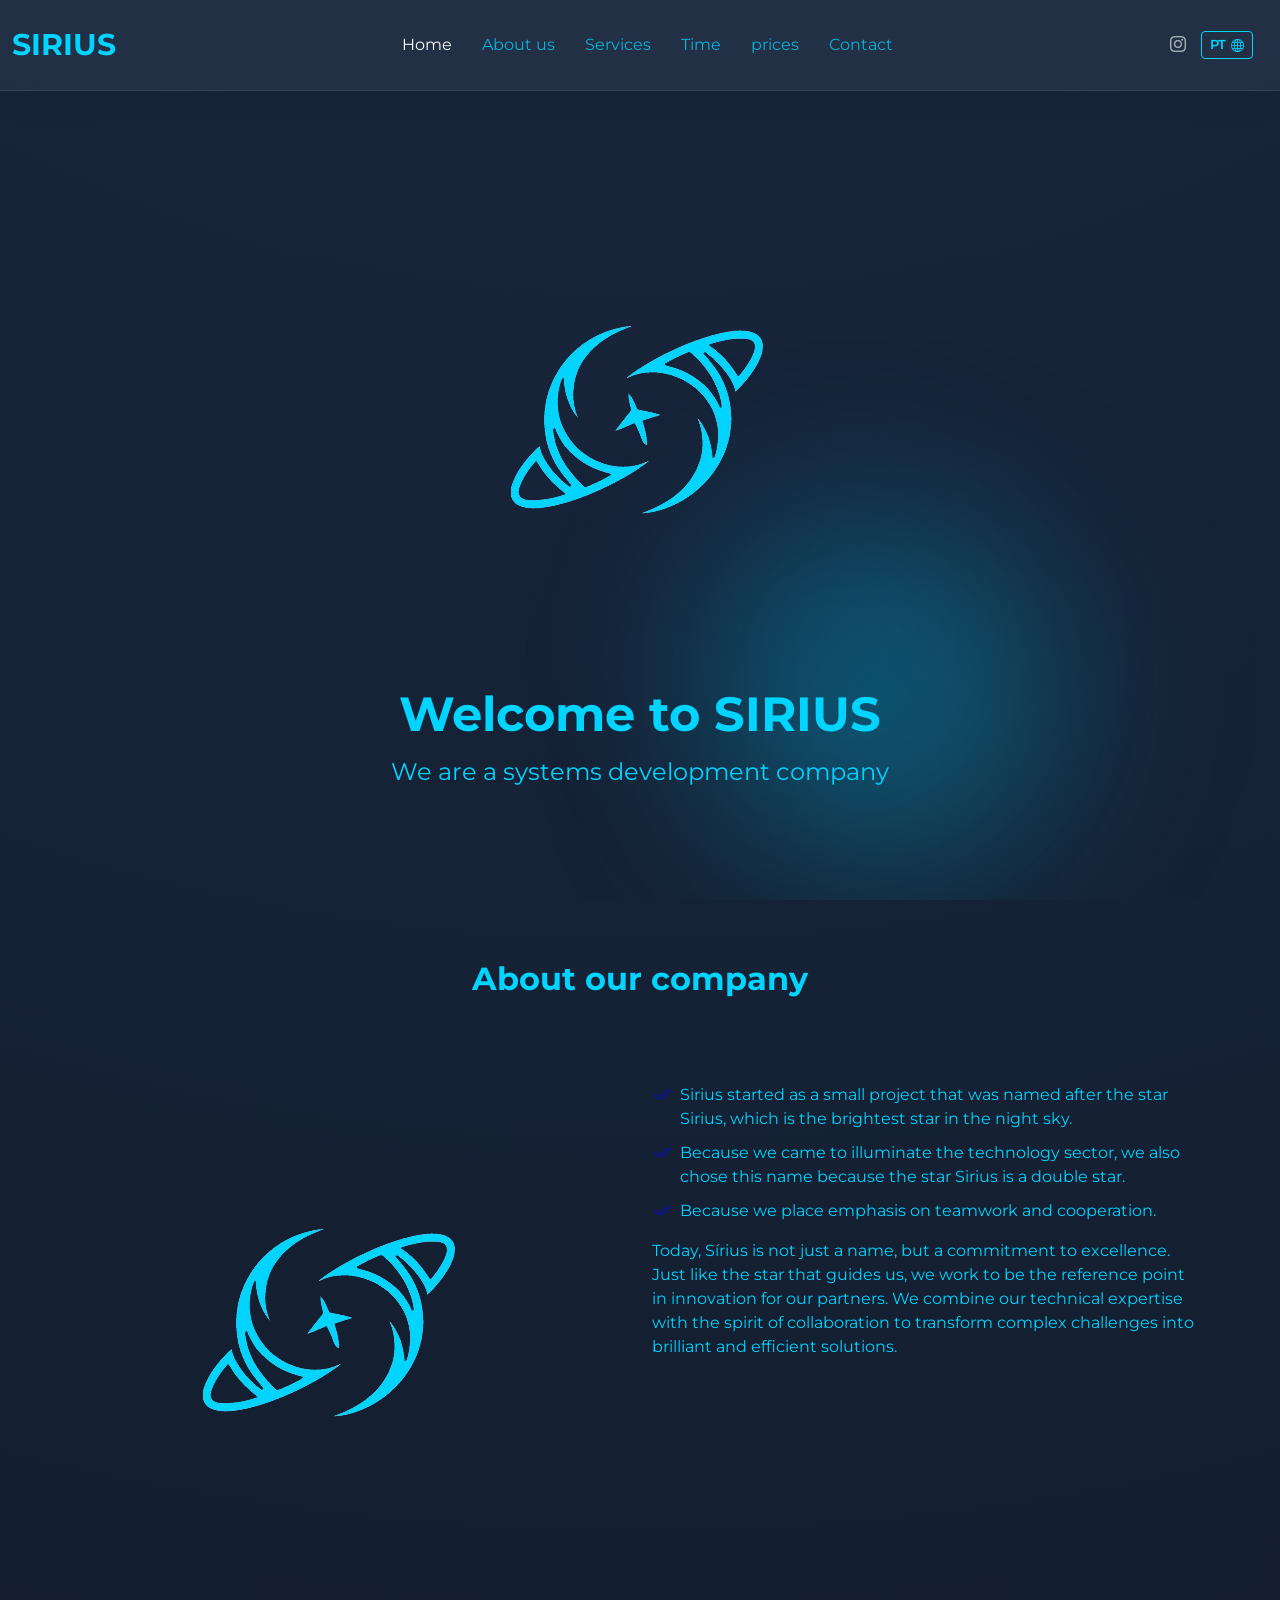
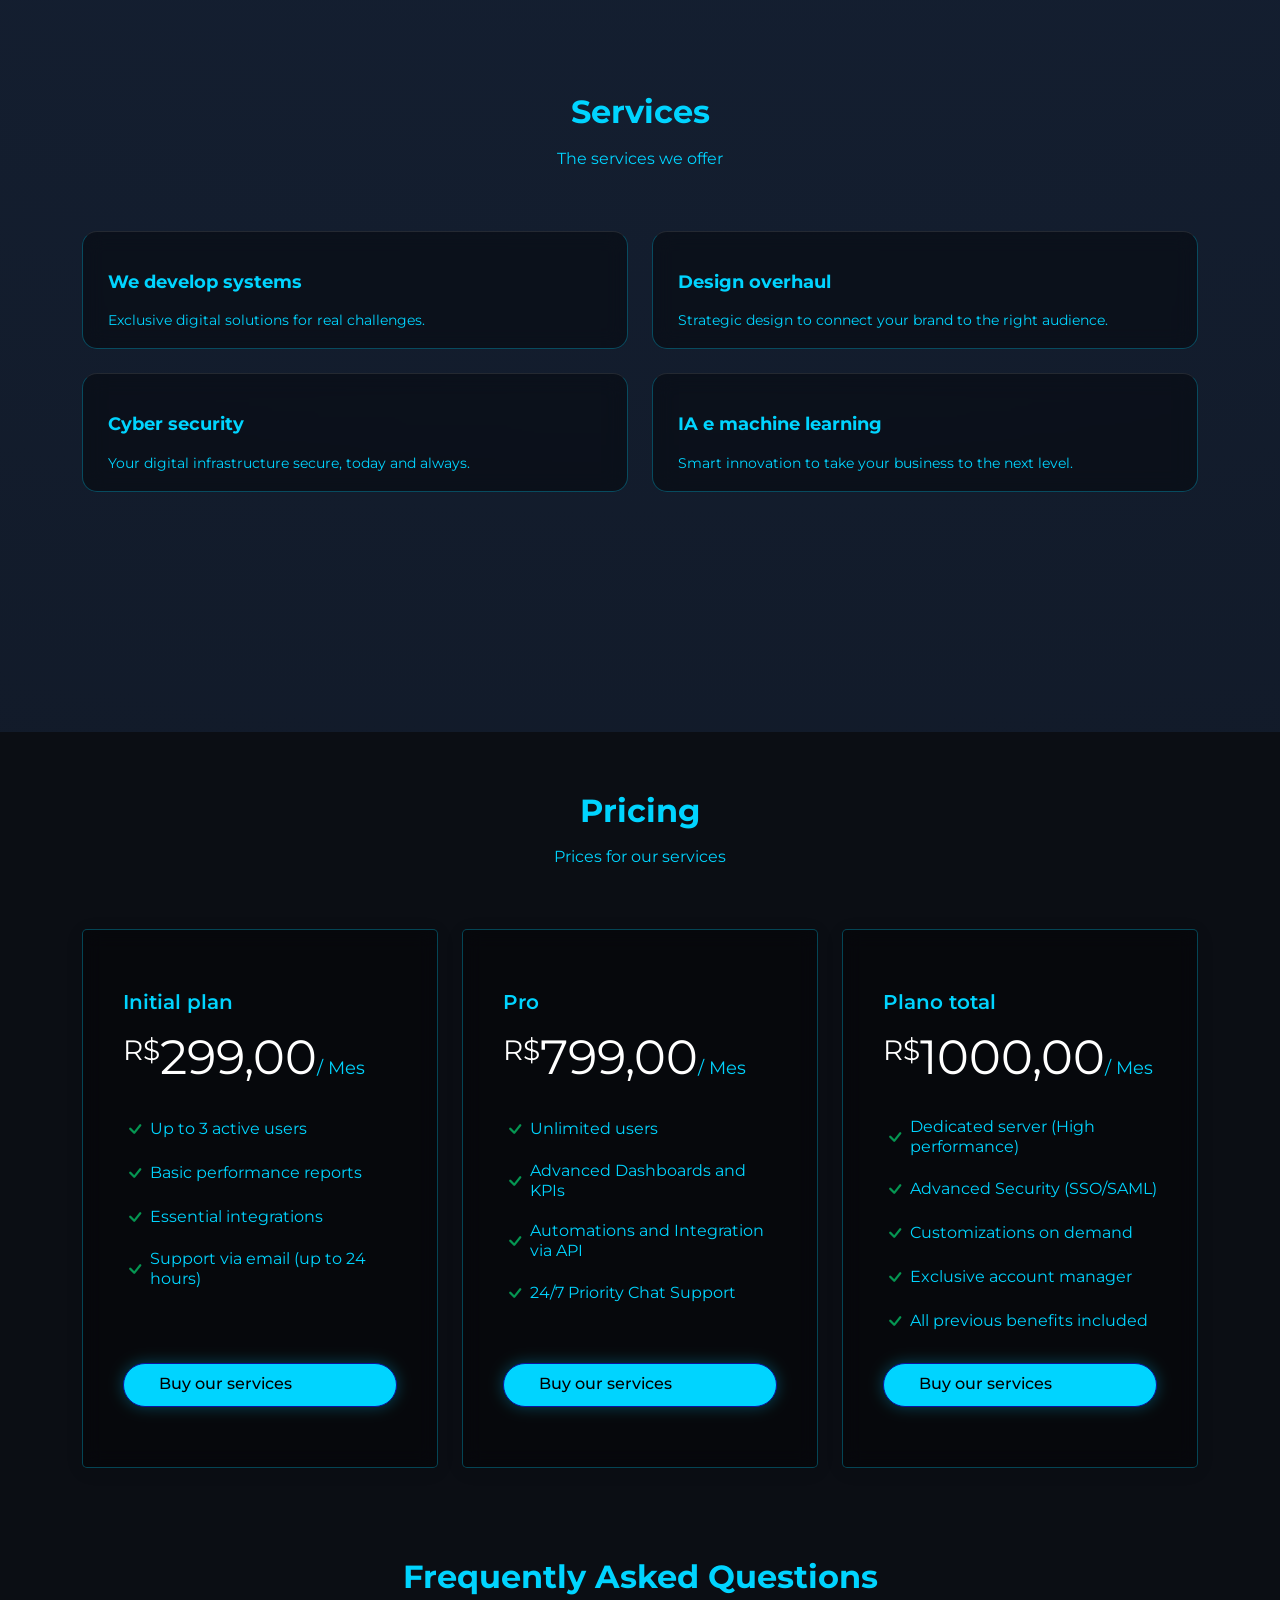
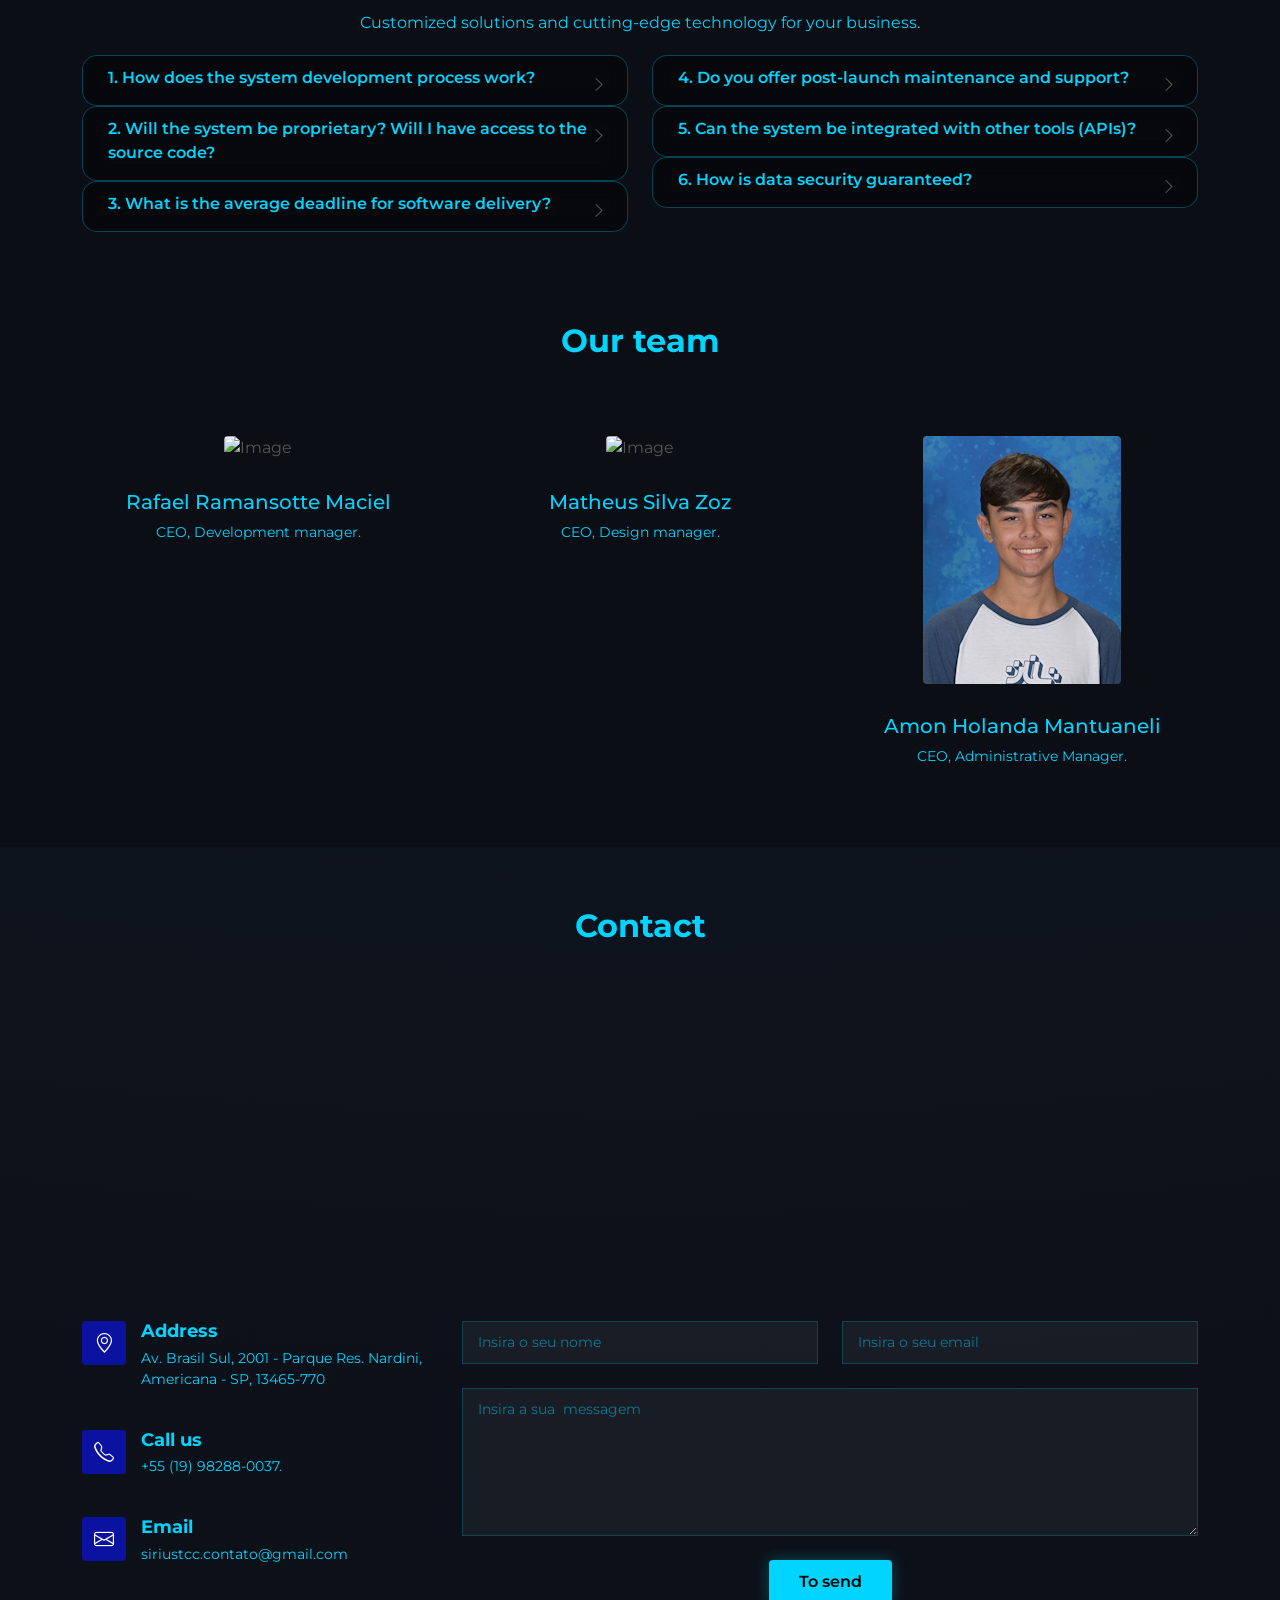
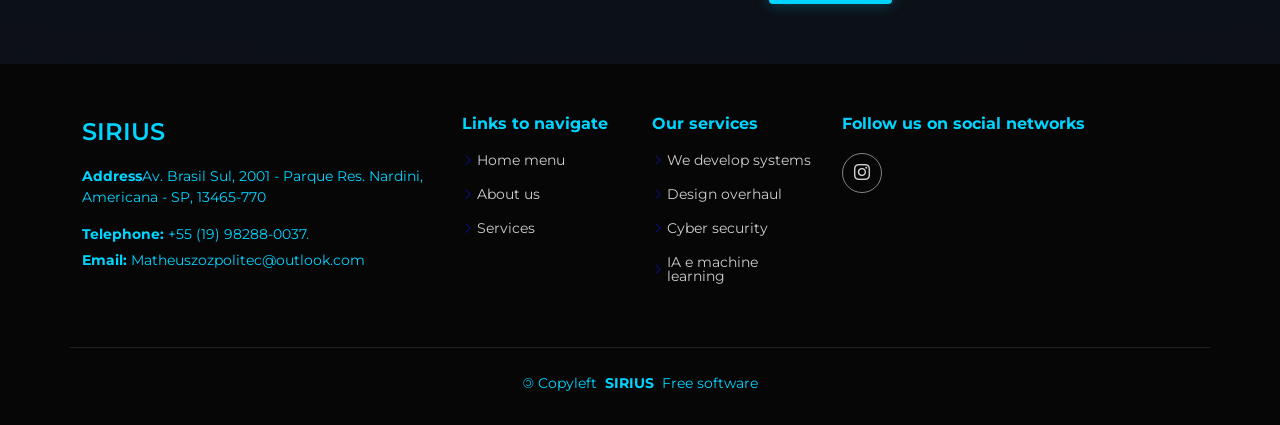
==== commit 022984a7: "Update index_traduzido.html" ====
--- a/index_traduzido.html
+++ b/index_traduzido.html
@@ -563,7 +563,7 @@
             <div class="container copyright text-center mt-4">
                 <p>
                     <span class="copyleft">&copy;</span> <span>Copyleft</span> <strong class="px-1 sitename">SIRIUS</strong>
-                    <span>All rights reserved</span>
+                    <span>Free software</span>
                 </p>
                 <div class="credits"></div>
             </div>
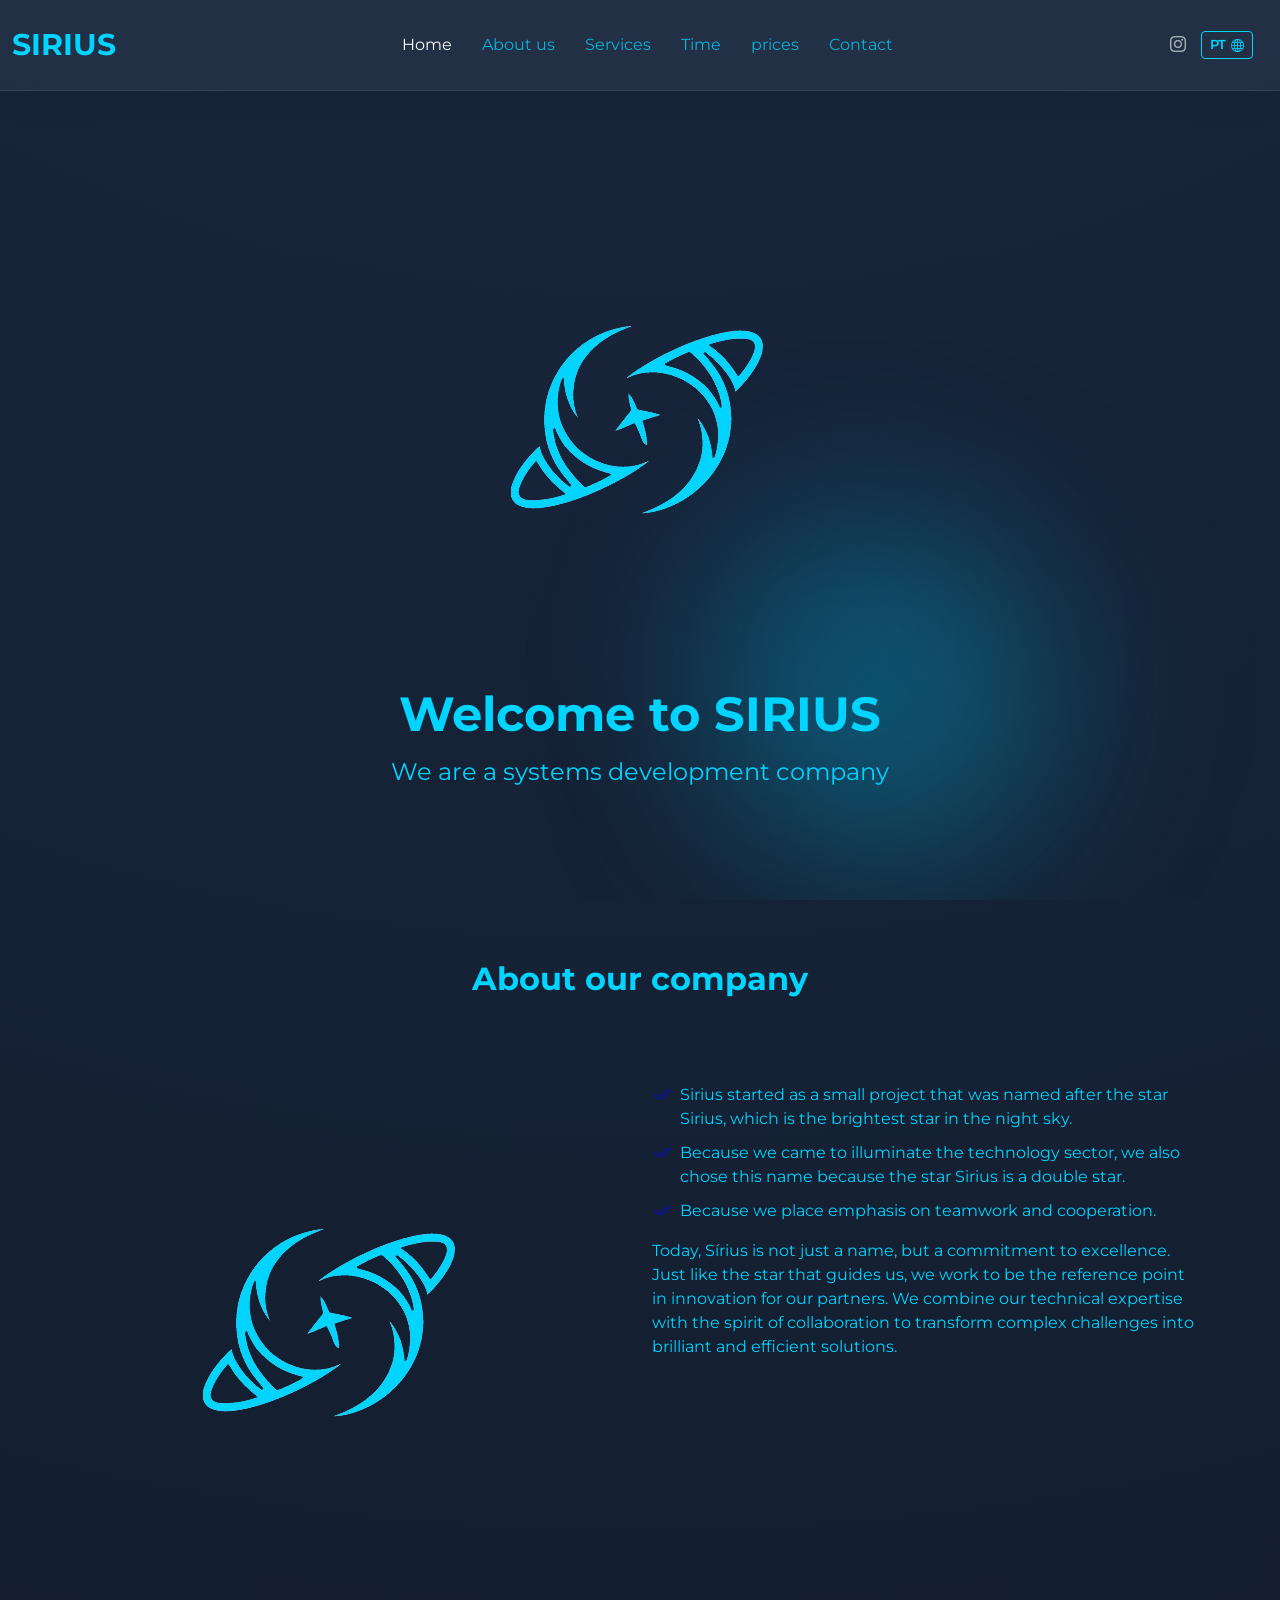
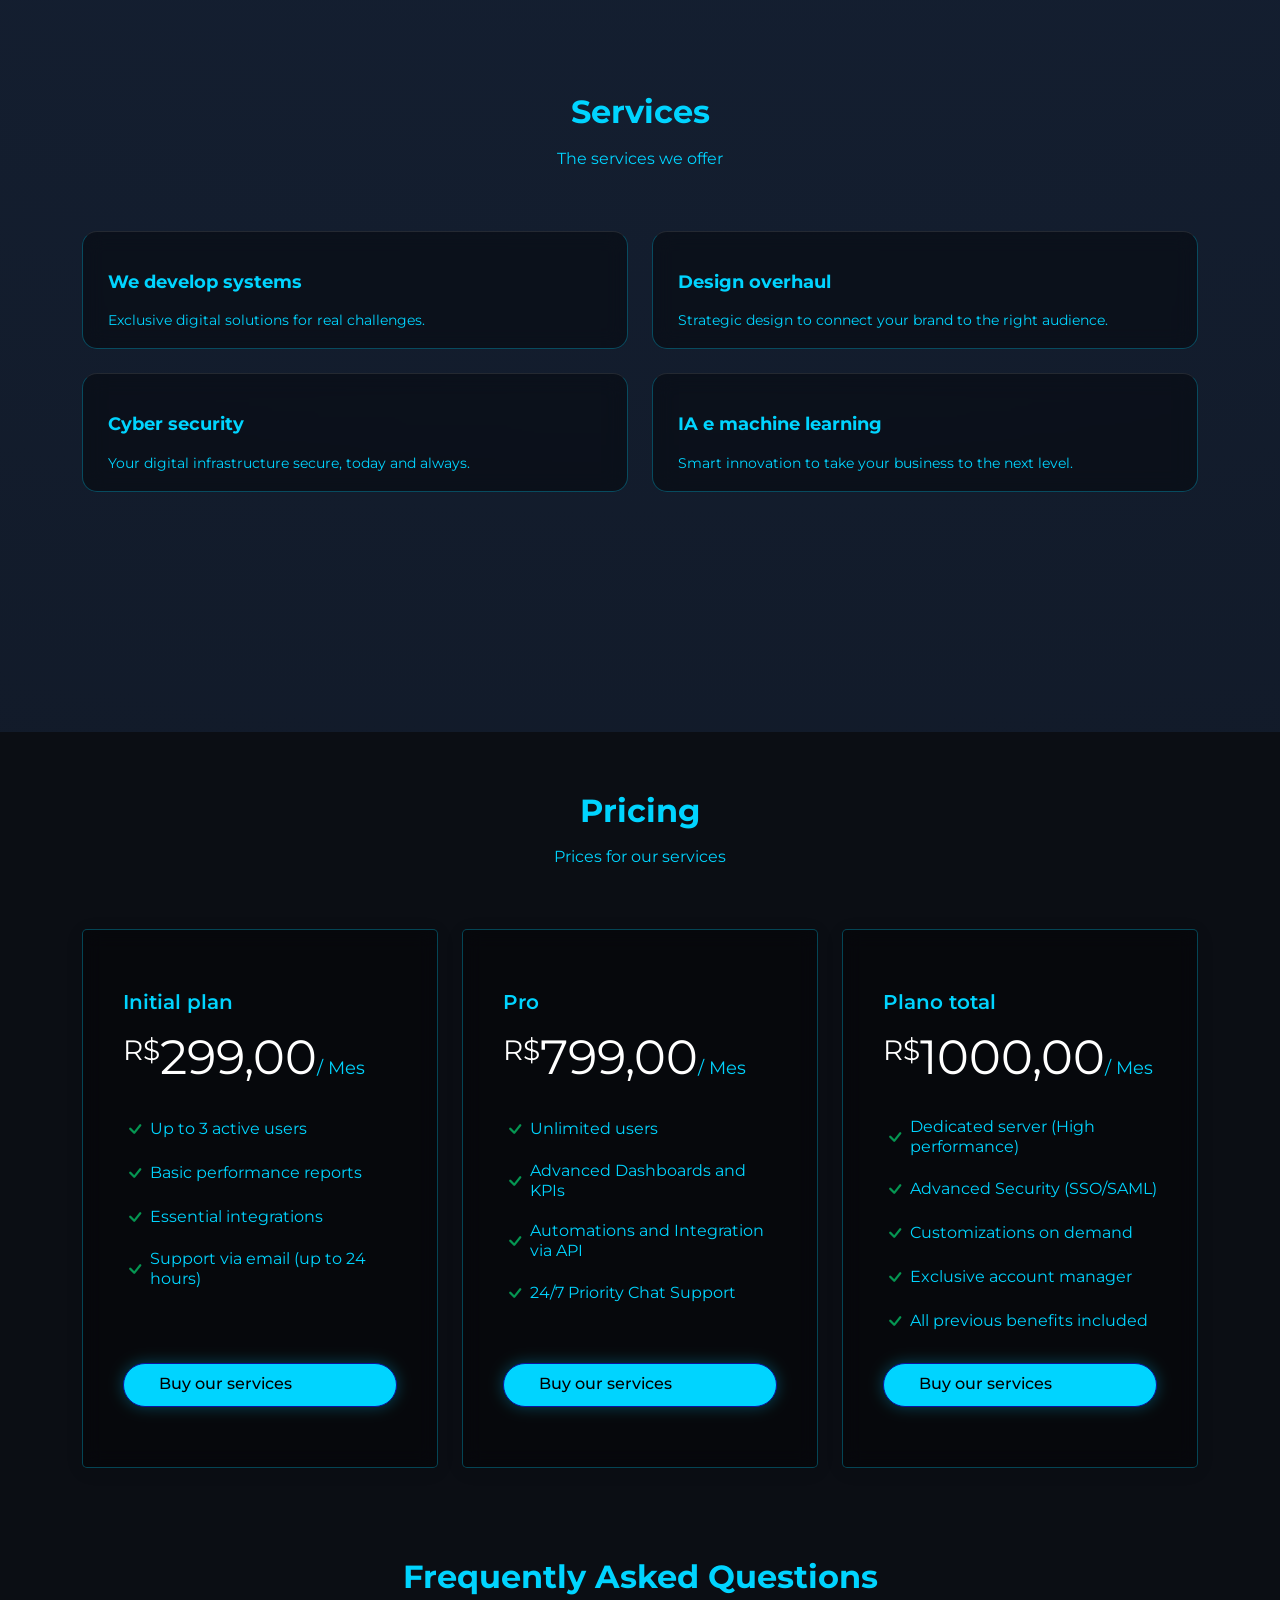
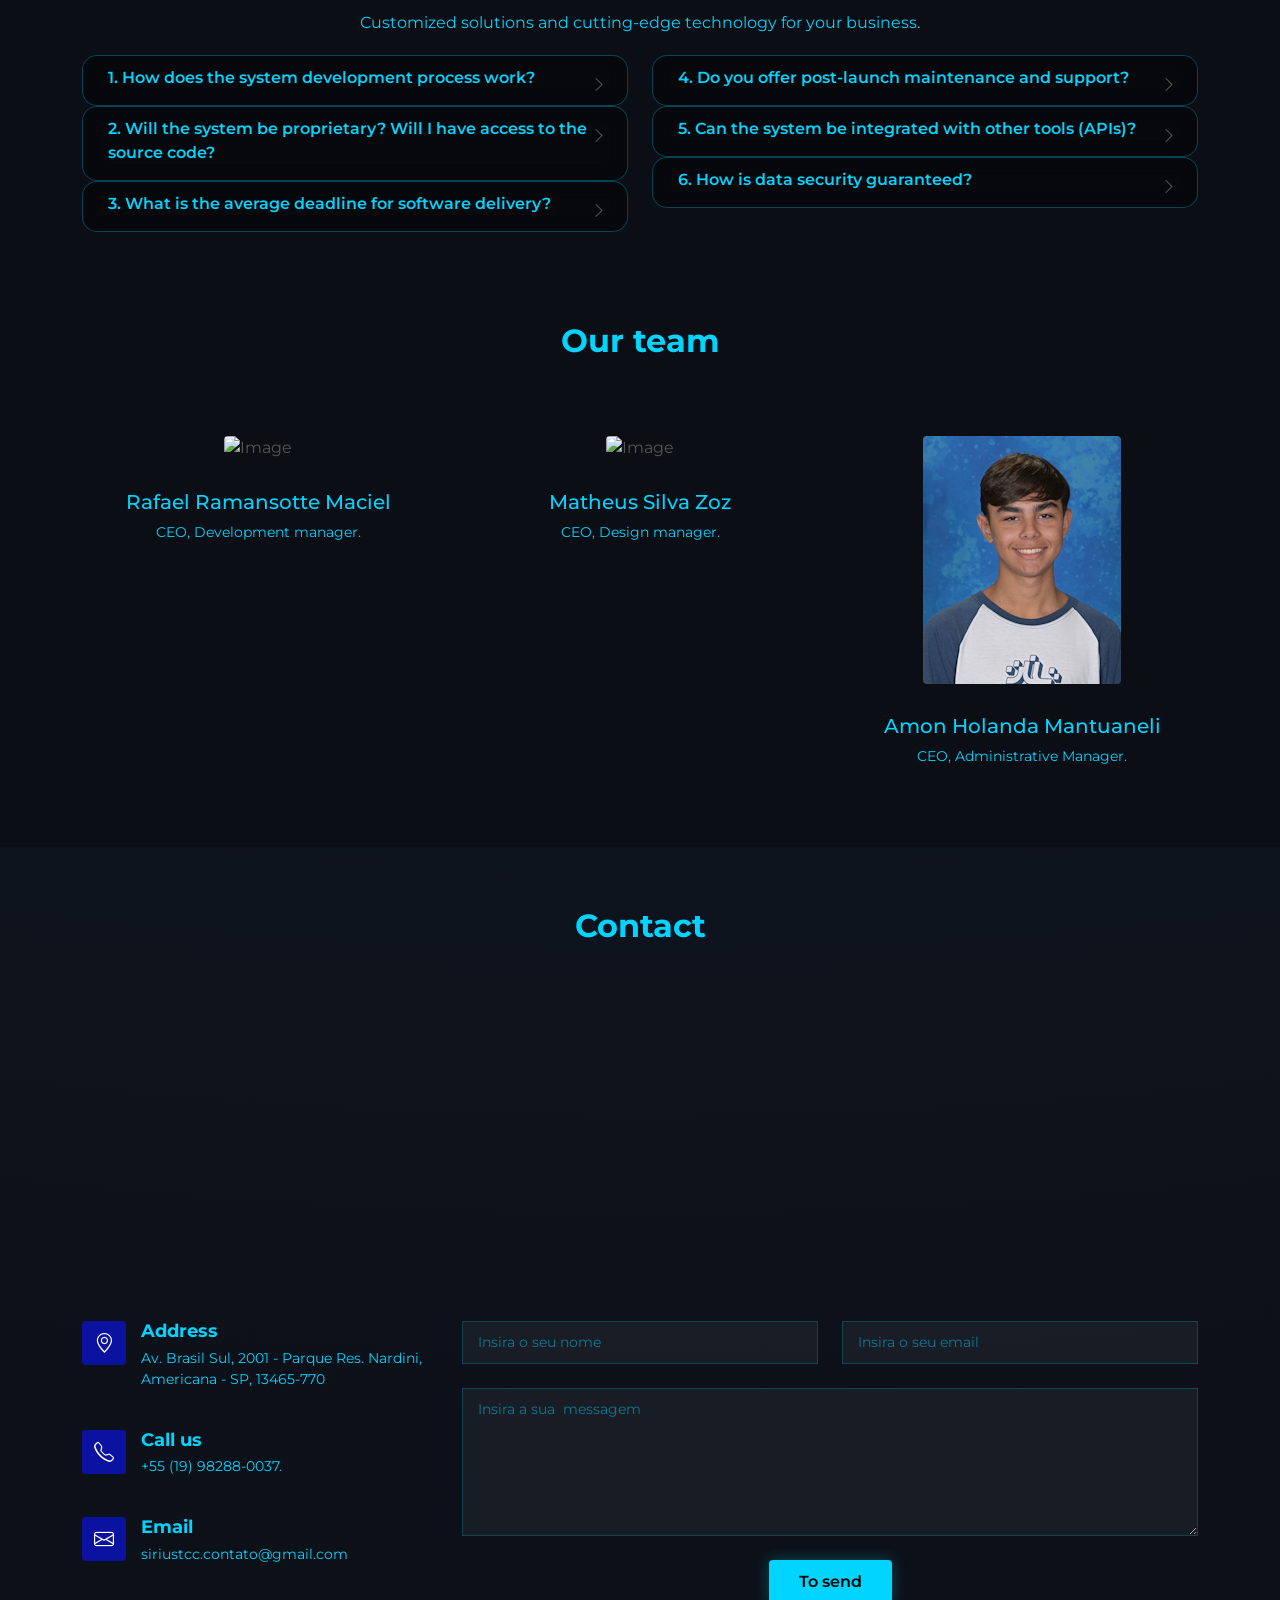
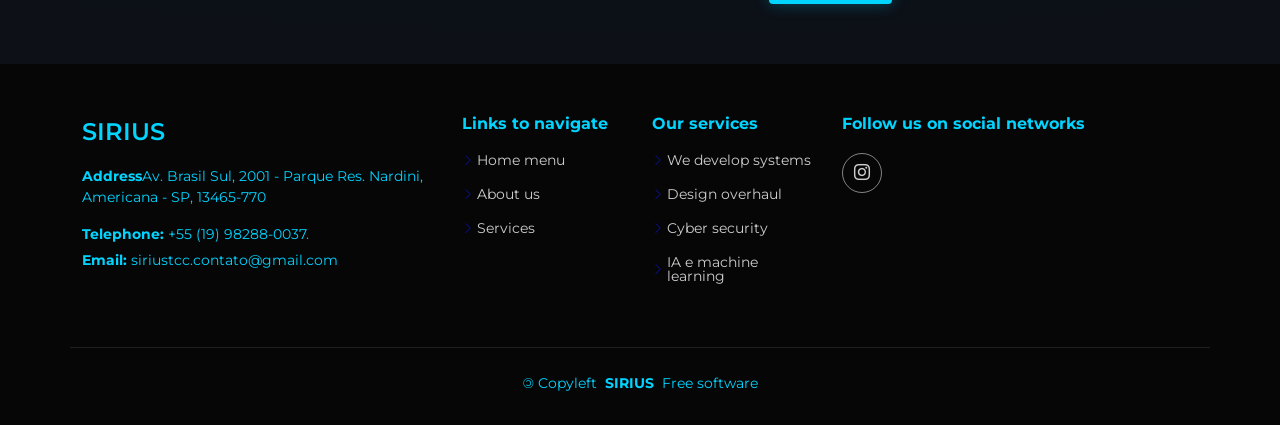
==== commit 44c3204c: "Update index_traduzido.html" ====
--- a/index_traduzido.html
+++ b/index_traduzido.html
@@ -530,7 +530,7 @@
                                 13465-770
                             </p>
                             <p class="mt-3"><strong>Telephone:</strong> <span>+55 (19) 98288-0037.</span></p>
-                            <p><strong>Email:</strong> <span>Matheuszozpolitec@outlook.com</span></p>
+                            <p><strong>Email:</strong> <span>siriustcc.contato@gmail.com</span></p>
                         </div>
                     </div>
                     <div class="col-lg-2 col-md-3 footer-links">
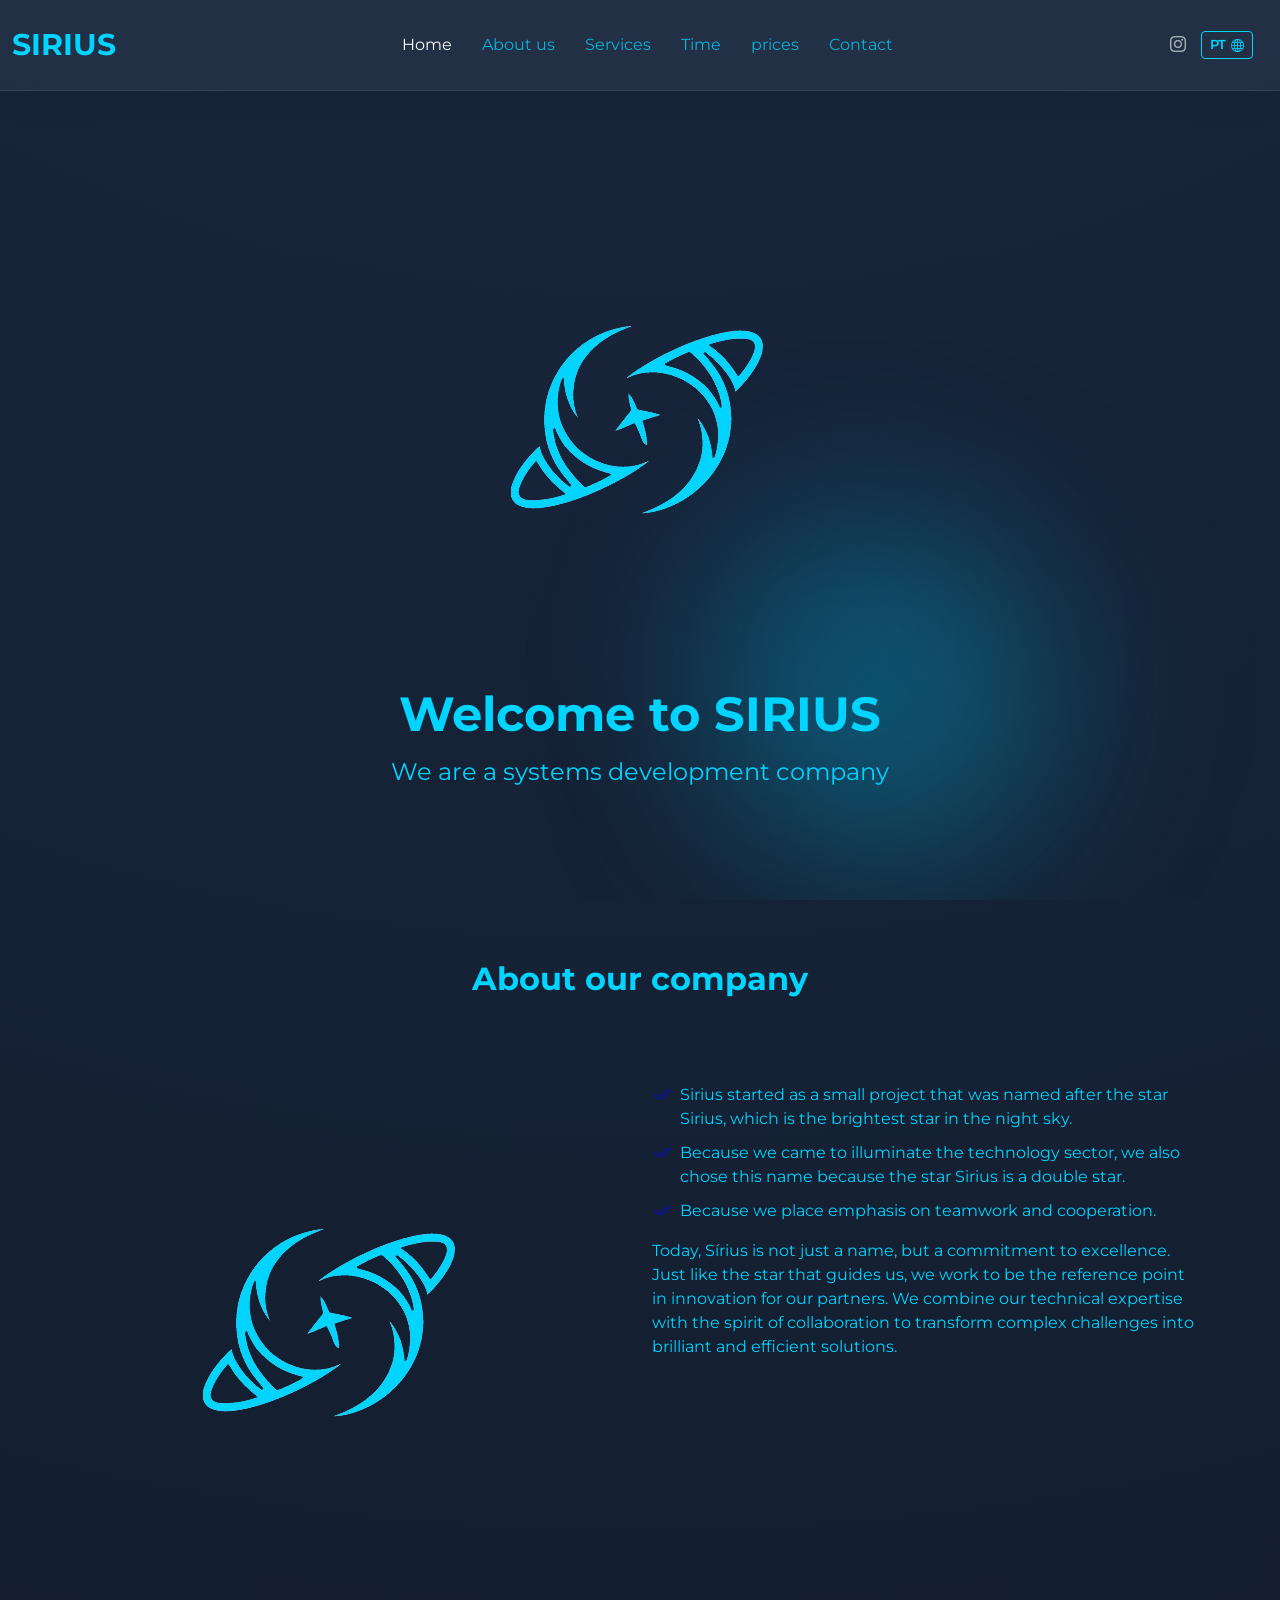
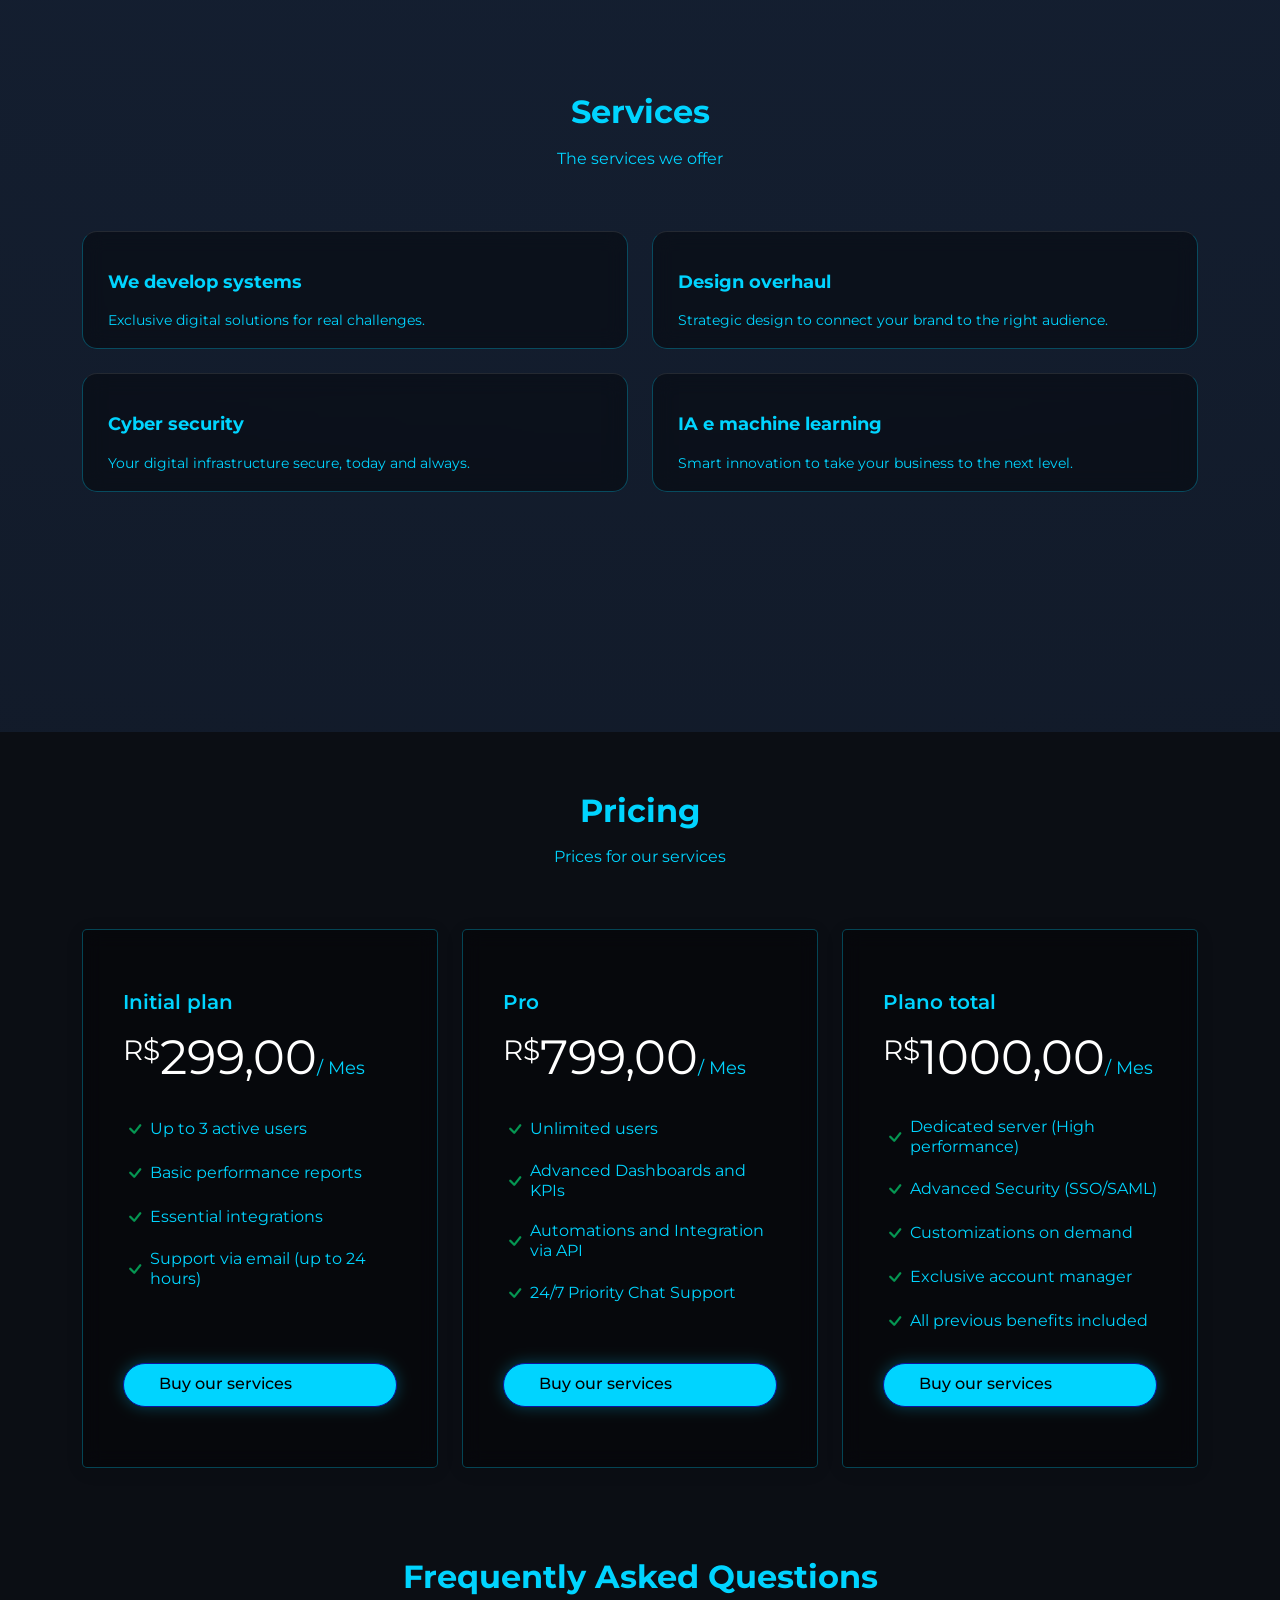
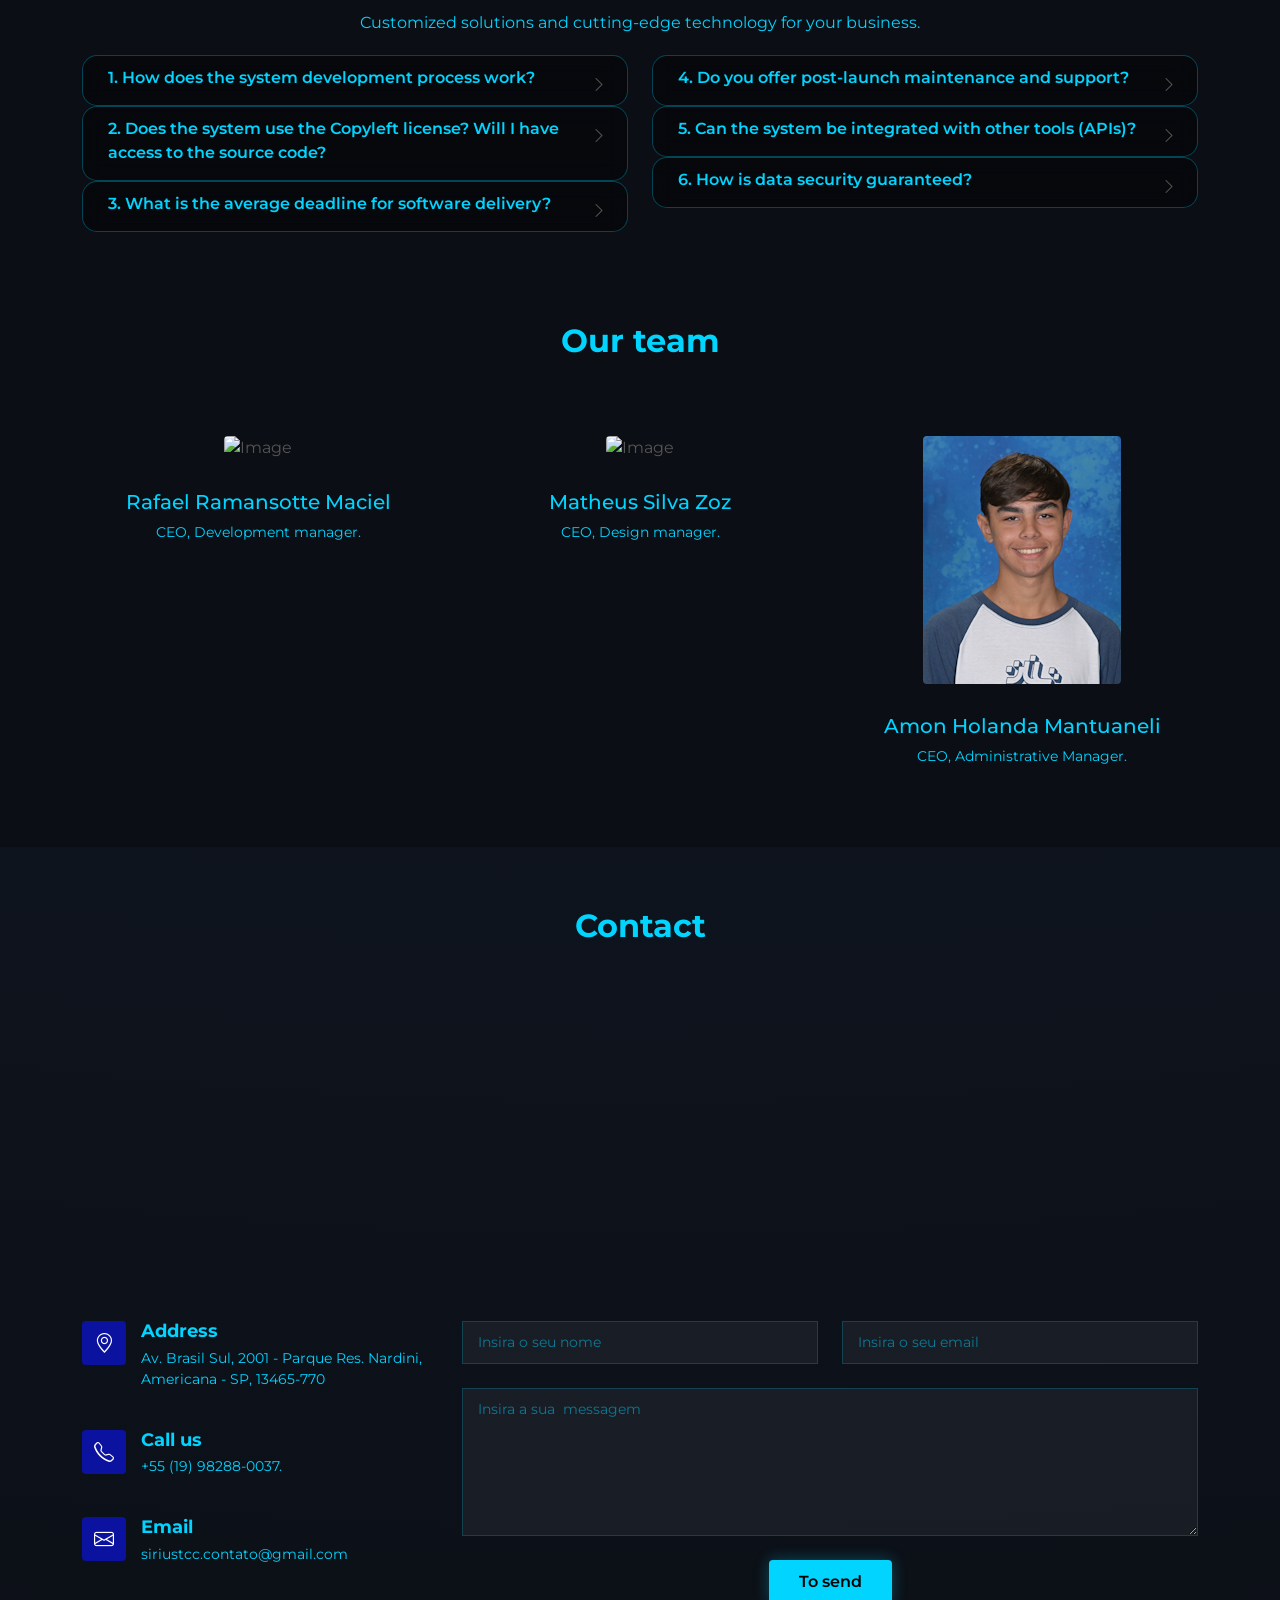
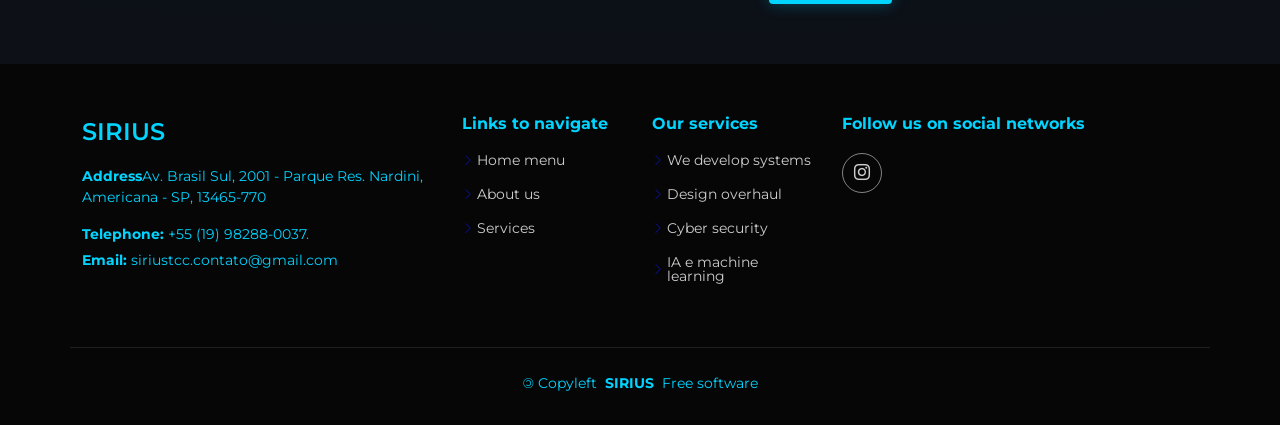
==== commit f3837db0: "Update index_traduzido.html" ====
--- a/index_traduzido.html
+++ b/index_traduzido.html
@@ -6,8 +6,8 @@
         <title>SIRUS</title>
         <style>
             .copyleft {
-                display: inline-block; 
-                transform: scaleX(-1); 
+                display: inline-block;
+                transform: scaleX(-1);
             }
         </style>
         <meta content="description" name="" />
@@ -265,17 +265,20 @@
                                 </div>
 
                                 <div class="faq-item">
-                                    <h3>2. Will the system be proprietary? Will I have access to the source code?</h3>
+                                    <h3>
+                                        2. Does the system use the Copyleft license? Will I have access to the source
+                                        code?
+                                    </h3>
                                     <div class="faq-content">
                                         <p>
-                                            Yes. At the end of the project and after payment, the source code and
-                                            intellectual property of the custom-developed software belong to you/your
-                                            company, as established in the contract.
+                                            Yes! SIRIUS values ​​the free software philosophy. Your project's source
+                                            code will be delivered under the Copyleft model, ensuring you have full
+                                            freedom to use, study, modify, and share the system, provided that modified
+                                            versions retain these same freedoms.
                                         </p>
                                     </div>
                                     <i class="faq-toggle bi bi-chevron-right"></i>
                                 </div>
-
                                 <div class="faq-item">
                                     <h3>3. What is the average deadline for software delivery?</h3>
                                     <div class="faq-content">
@@ -376,50 +379,58 @@
                             </script>
                             <div class="swiper-wrapper">
                                 <div class="swiper-slide">
-                                   <!-- Adicionado text-center aqui -->
-                                   <div class="team text-center">
-                                      <!-- Adicionado d-flex justify-content-center aqui -->
-                                      <div class="pic d-flex justify-content-center">
-                                         <img src="https://professor.colegiopolitec.com.br/img/aluno/f8bdf5618a282066099c162c7fd78d86d57f04c6e5d2445248e6419a199a767d.jpg" alt="Image" class="img-fluid">
-                                      </div>
-                                      <!-- Corrigido o erro de digitação 'clas=""' para 'class=""' -->
-                                      <h3 class="">
-                                         <a href="#"><span class="">Rafael Ramansotte Maciel</span> </a>
-                                      </h3>
-                                      <span class="d-block position">CEO, Development manager.</span>
-                                      <p></p>
-                                      <p class="mb-0"></p>
-                                   </div>
-                                </div>
-                             
+                                    <!-- Adicionado text-center aqui -->
+                                    <div class="team text-center">
+                                        <!-- Adicionado d-flex justify-content-center aqui -->
+                                        <div class="pic d-flex justify-content-center">
+                                            <img
+                                                src="https://professor.colegiopolitec.com.br/img/aluno/f8bdf5618a282066099c162c7fd78d86d57f04c6e5d2445248e6419a199a767d.jpg"
+                                                alt="Image"
+                                                class="img-fluid"
+                                            />
+                                        </div>
+                                        <!-- Corrigido o erro de digitação 'clas=""' para 'class=""' -->
+                                        <h3 class="">
+                                            <a href="#"><span class="">Rafael Ramansotte Maciel</span> </a>
+                                        </h3>
+                                        <span class="d-block position">CEO, Development manager.</span>
+                                        <p></p>
+                                        <p class="mb-0"></p>
+                                    </div>
+                                </div>
+
                                 <div class="swiper-slide">
-                                   <div class="team text-center">
-                                      <div class="pic d-flex justify-content-center">
-                                         <img src="https://professor.colegiopolitec.com.br/img/aluno/83642da3e3aa3e6cc61a593d72037ff65c6e5ccfcdb53c353c5a80ab04fe5088.jpg" alt="Image" class="img-fluid">
-                                      </div>
-                                      <h3 class="">
-                                         <a href="#"><span class="">Matheus Silva Zoz</span> </a>
-                                      </h3>
-                                      <span class="d-block position">CEO, Design manager.</span>
-                                      <p></p>
-                                      <p class="mb-0"></p>
-                                   </div>
-                                </div>
-                             
+                                    <div class="team text-center">
+                                        <div class="pic d-flex justify-content-center">
+                                            <img
+                                                src="https://professor.colegiopolitec.com.br/img/aluno/83642da3e3aa3e6cc61a593d72037ff65c6e5ccfcdb53c353c5a80ab04fe5088.jpg"
+                                                alt="Image"
+                                                class="img-fluid"
+                                            />
+                                        </div>
+                                        <h3 class="">
+                                            <a href="#"><span class="">Matheus Silva Zoz</span> </a>
+                                        </h3>
+                                        <span class="d-block position">CEO, Design manager.</span>
+                                        <p></p>
+                                        <p class="mb-0"></p>
+                                    </div>
+                                </div>
+
                                 <div class="swiper-slide">
-                                   <div class="team text-center">
-                                      <div class="pic d-flex justify-content-center">
-                                         <img src="fotoparasirius.jpg" alt="Image" class="img-fluid">
-                                      </div>
-                                      <h3 class="">
-                                         <a href="#"><span class="">Amon Holanda Mantuaneli</span> </a>
-                                      </h3>
-                                      <span class="d-block position">CEO, Administrative Manager.</span>
-                                      <p></p>
-                                      <p class="mb-0"></p>
-                                   </div>
-                                </div>
-                             </div>
+                                    <div class="team text-center">
+                                        <div class="pic d-flex justify-content-center">
+                                            <img src="fotoparasirius.jpg" alt="Image" class="img-fluid" />
+                                        </div>
+                                        <h3 class="">
+                                            <a href="#"><span class="">Amon Holanda Mantuaneli</span> </a>
+                                        </h3>
+                                        <span class="d-block position">CEO, Administrative Manager.</span>
+                                        <p></p>
+                                        <p class="mb-0"></p>
+                                    </div>
+                                </div>
+                            </div>
                         </div>
                     </div>
                 </div>
@@ -562,7 +573,8 @@
             </div>
             <div class="container copyright text-center mt-4">
                 <p>
-                    <span class="copyleft">&copy;</span> <span>Copyleft</span> <strong class="px-1 sitename">SIRIUS</strong>
+                    <span class="copyleft">&copy;</span> <span>Copyleft</span>
+                    <strong class="px-1 sitename">SIRIUS</strong>
                     <span>Free software</span>
                 </p>
                 <div class="credits"></div>
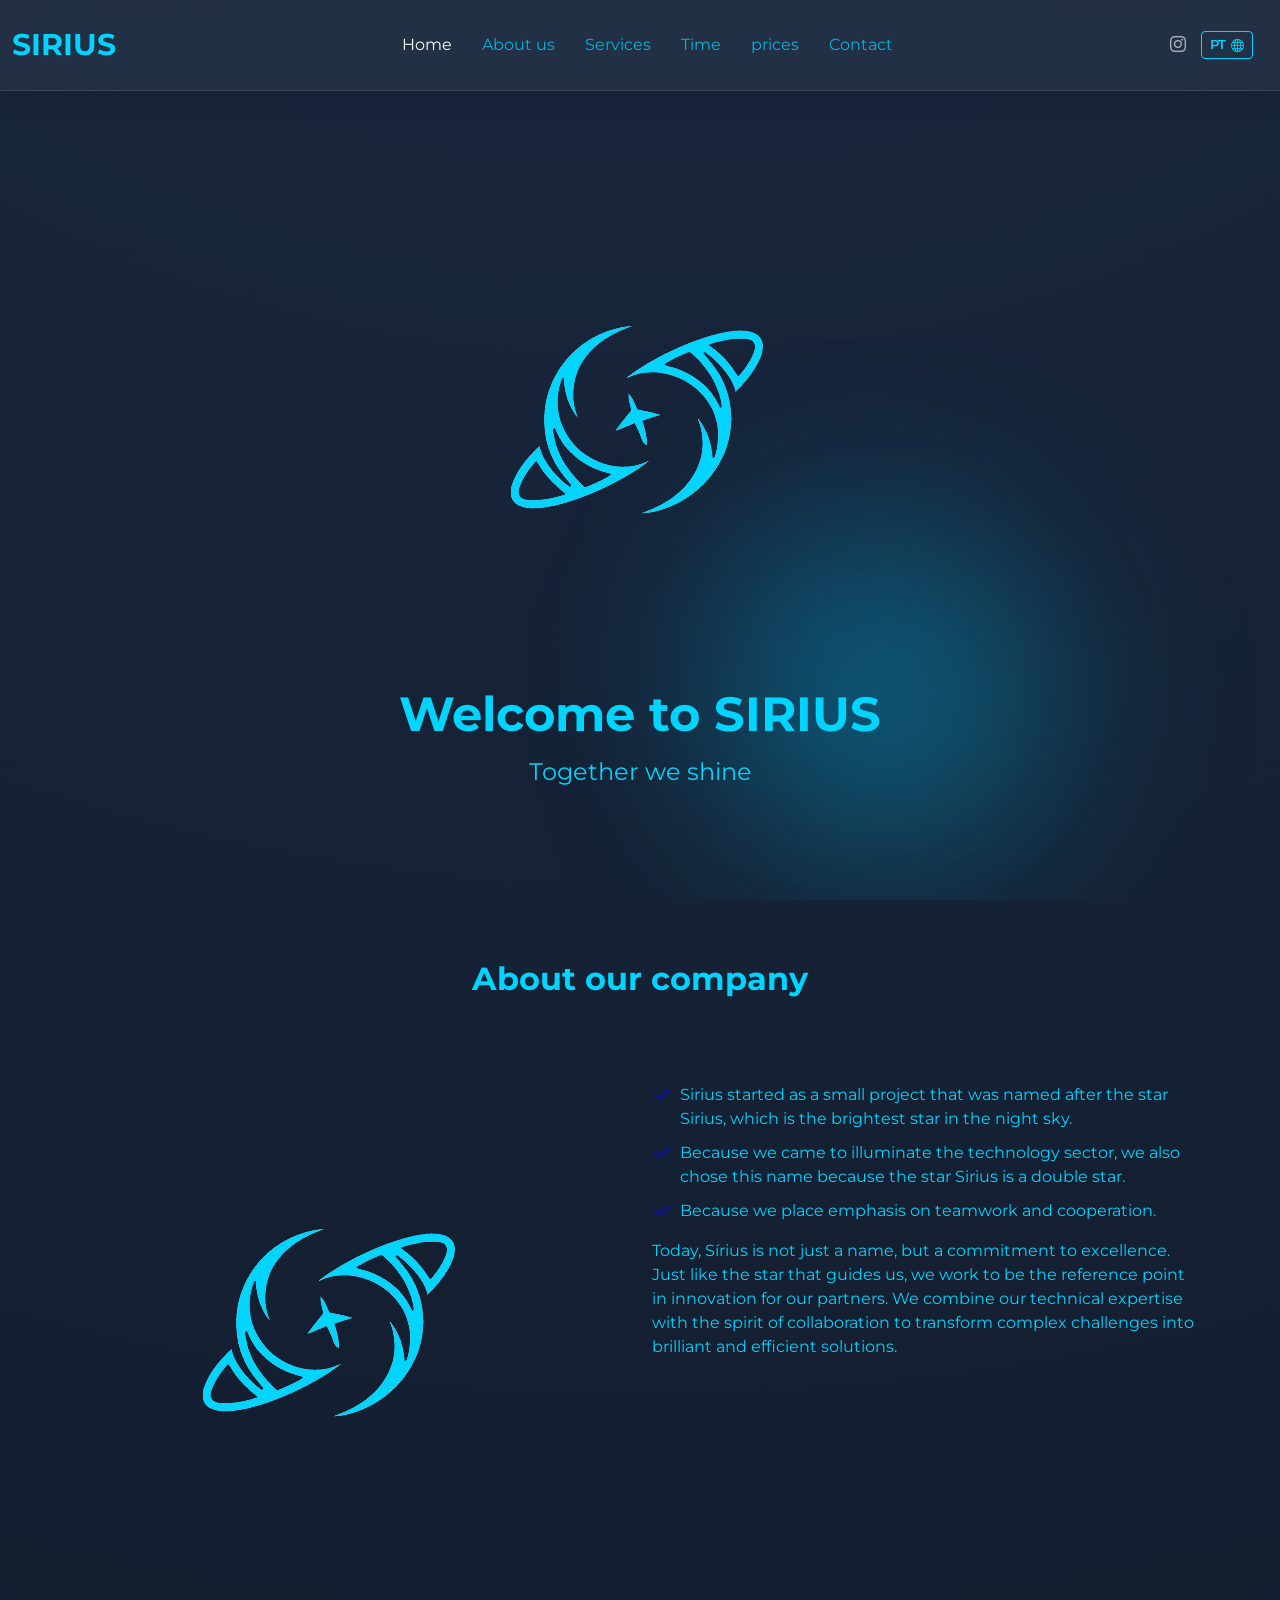
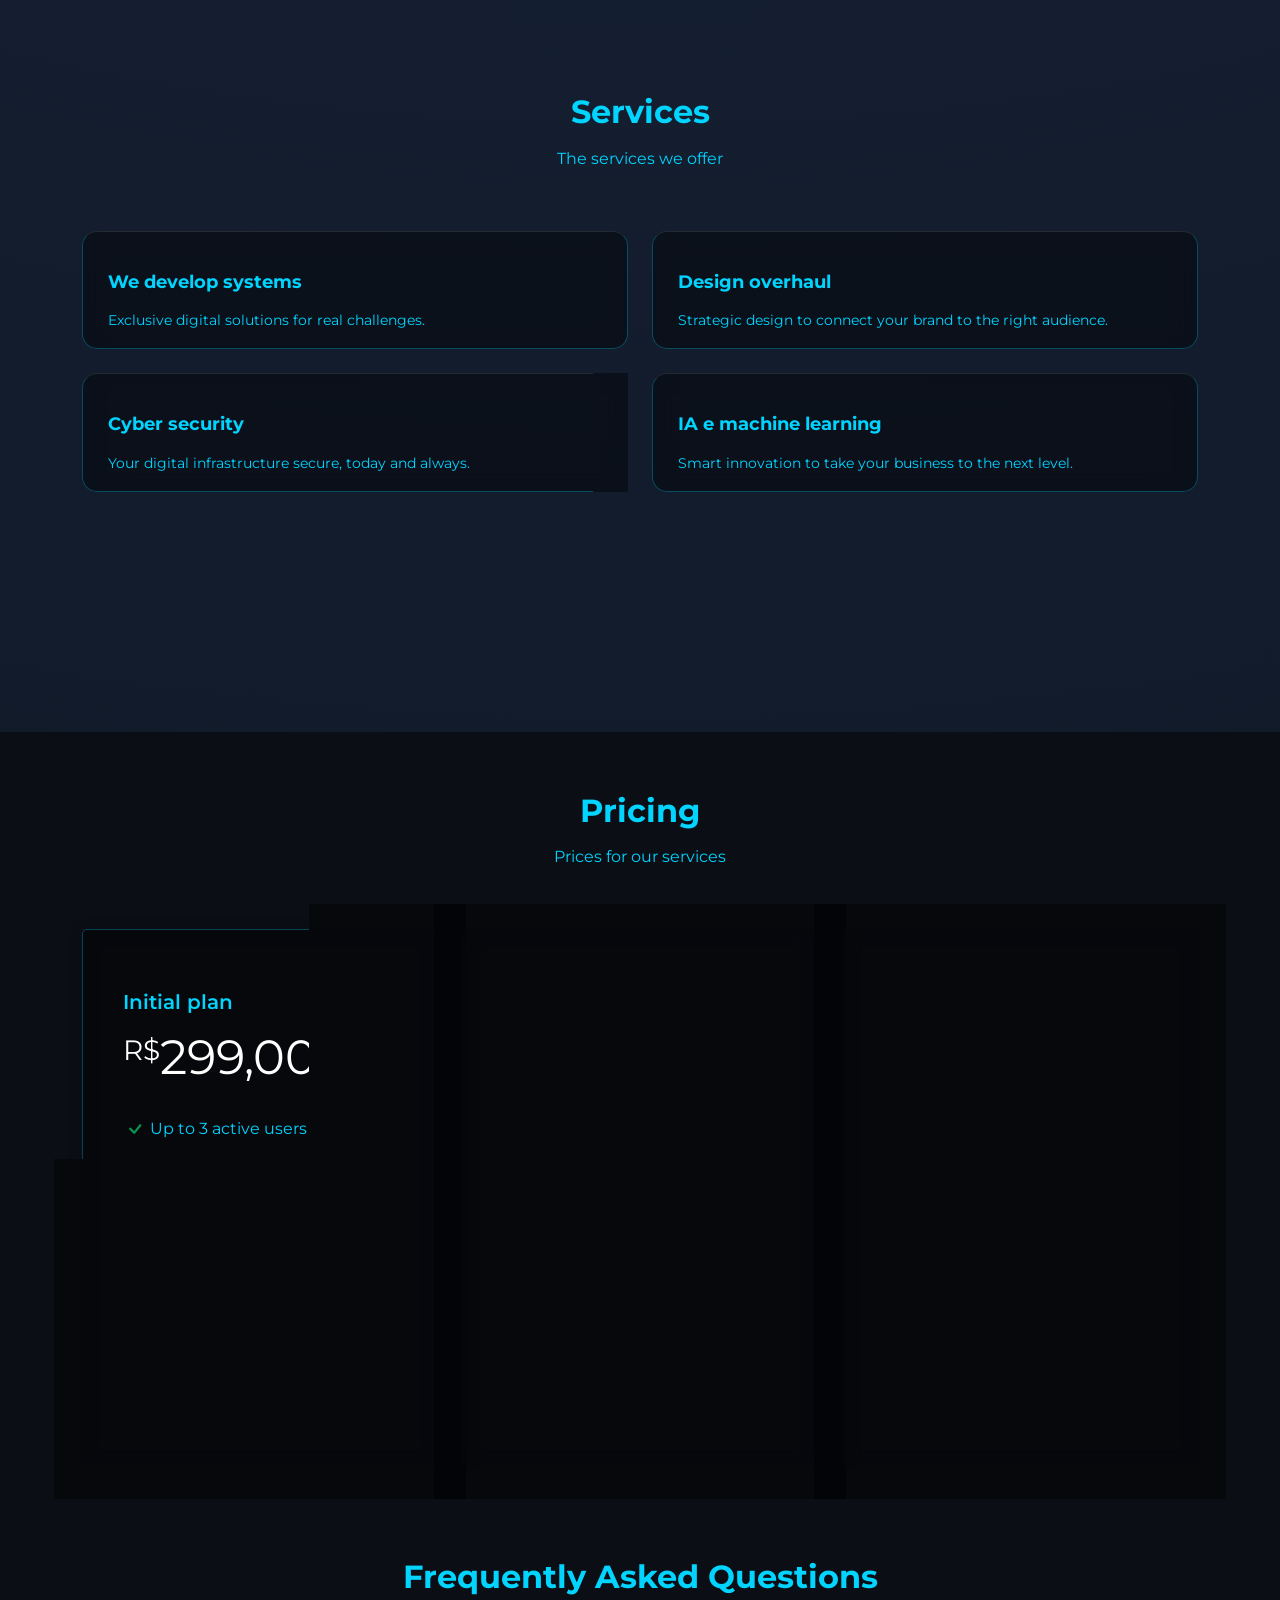
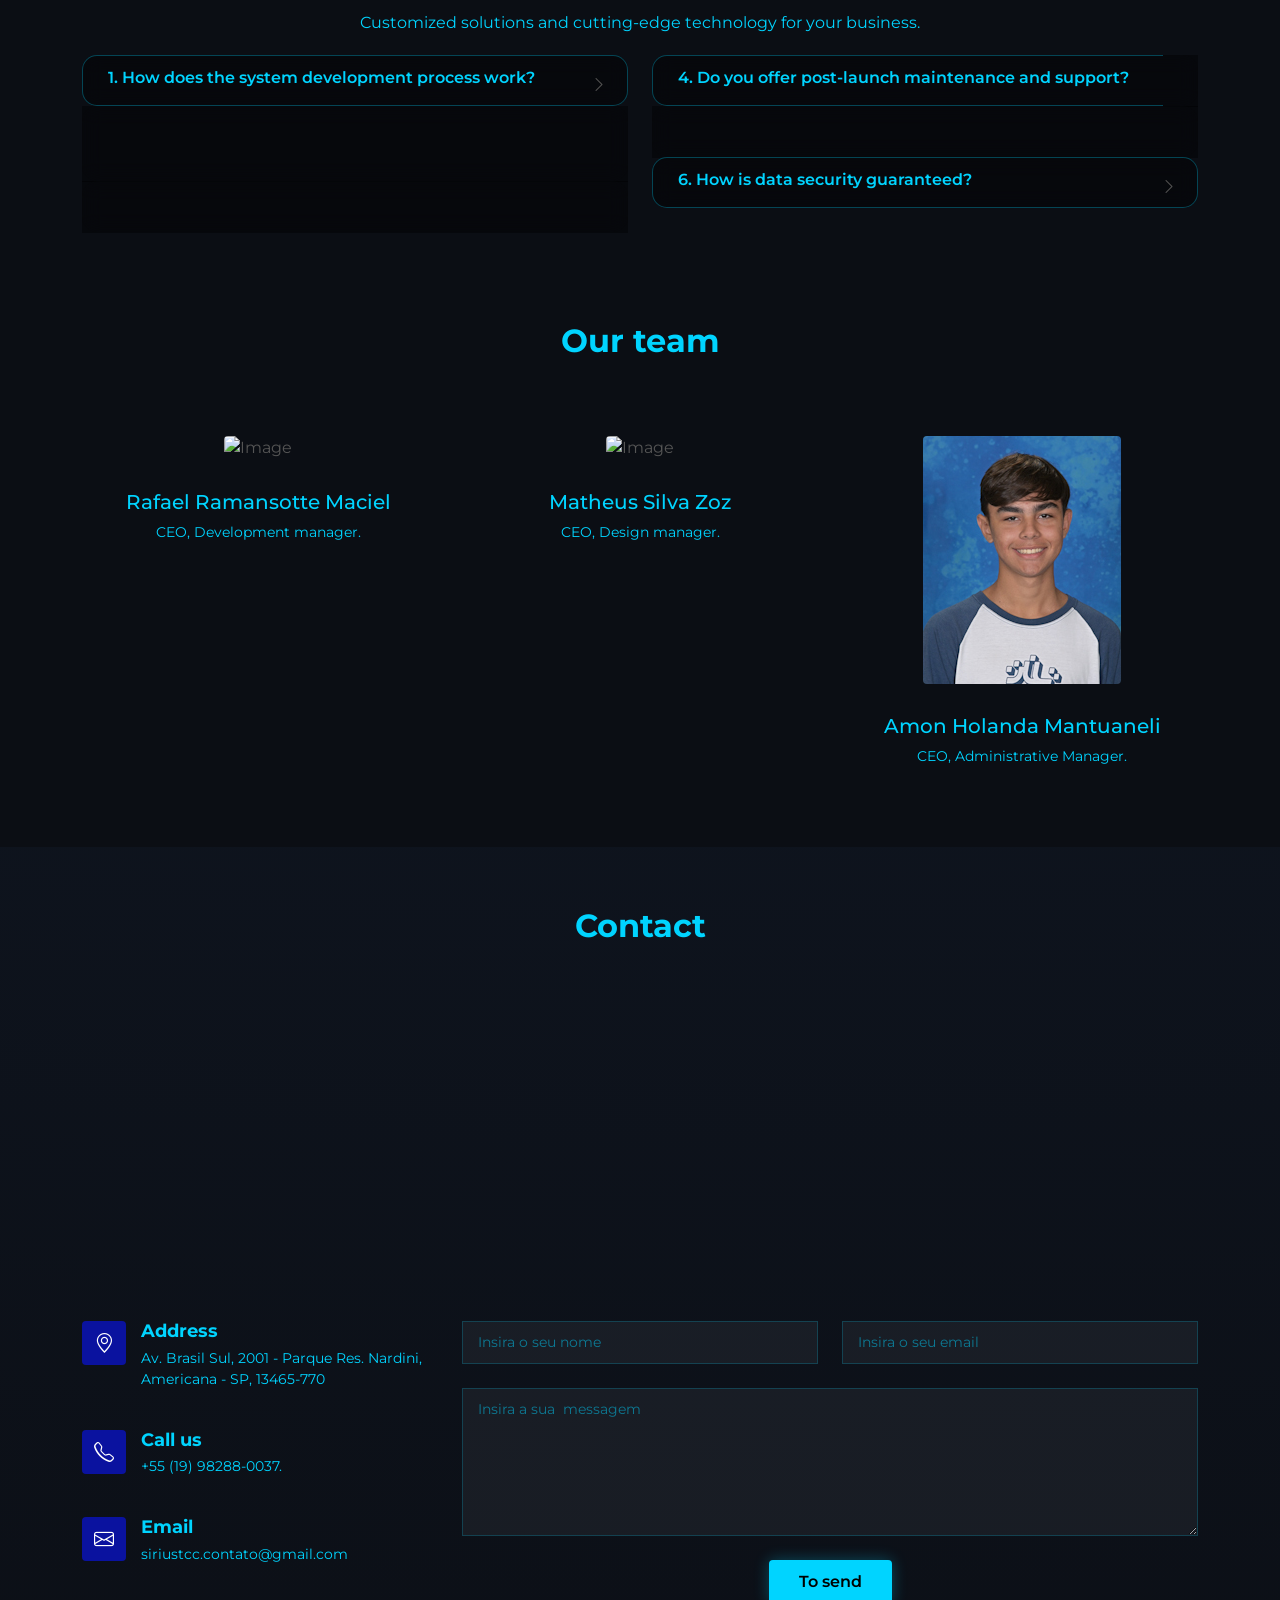
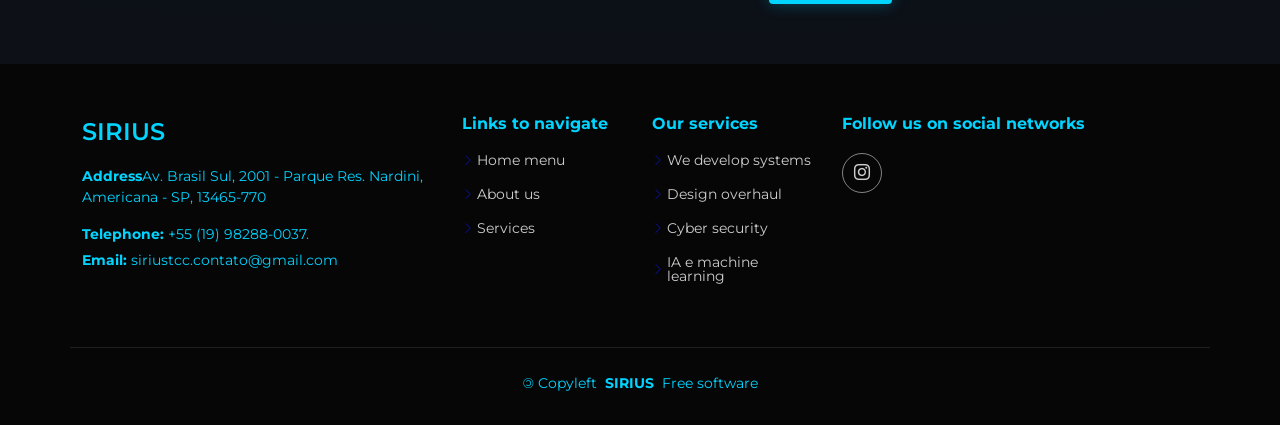
==== commit 9f706ff4: "Update index_traduzido.html" ====
--- a/index_traduzido.html
+++ b/index_traduzido.html
@@ -83,7 +83,7 @@
                         <div class="col-lg-8">
                             <img alt="" class="img-fluid mb-3" src="assets/img/logo.png" />
                             <h2>Welcome to SIRIUS</h2>
-                            <p>We are a systems development company</p>
+                            <p>Together we shine</p>
                         </div>
                     </div>
                 </div>
